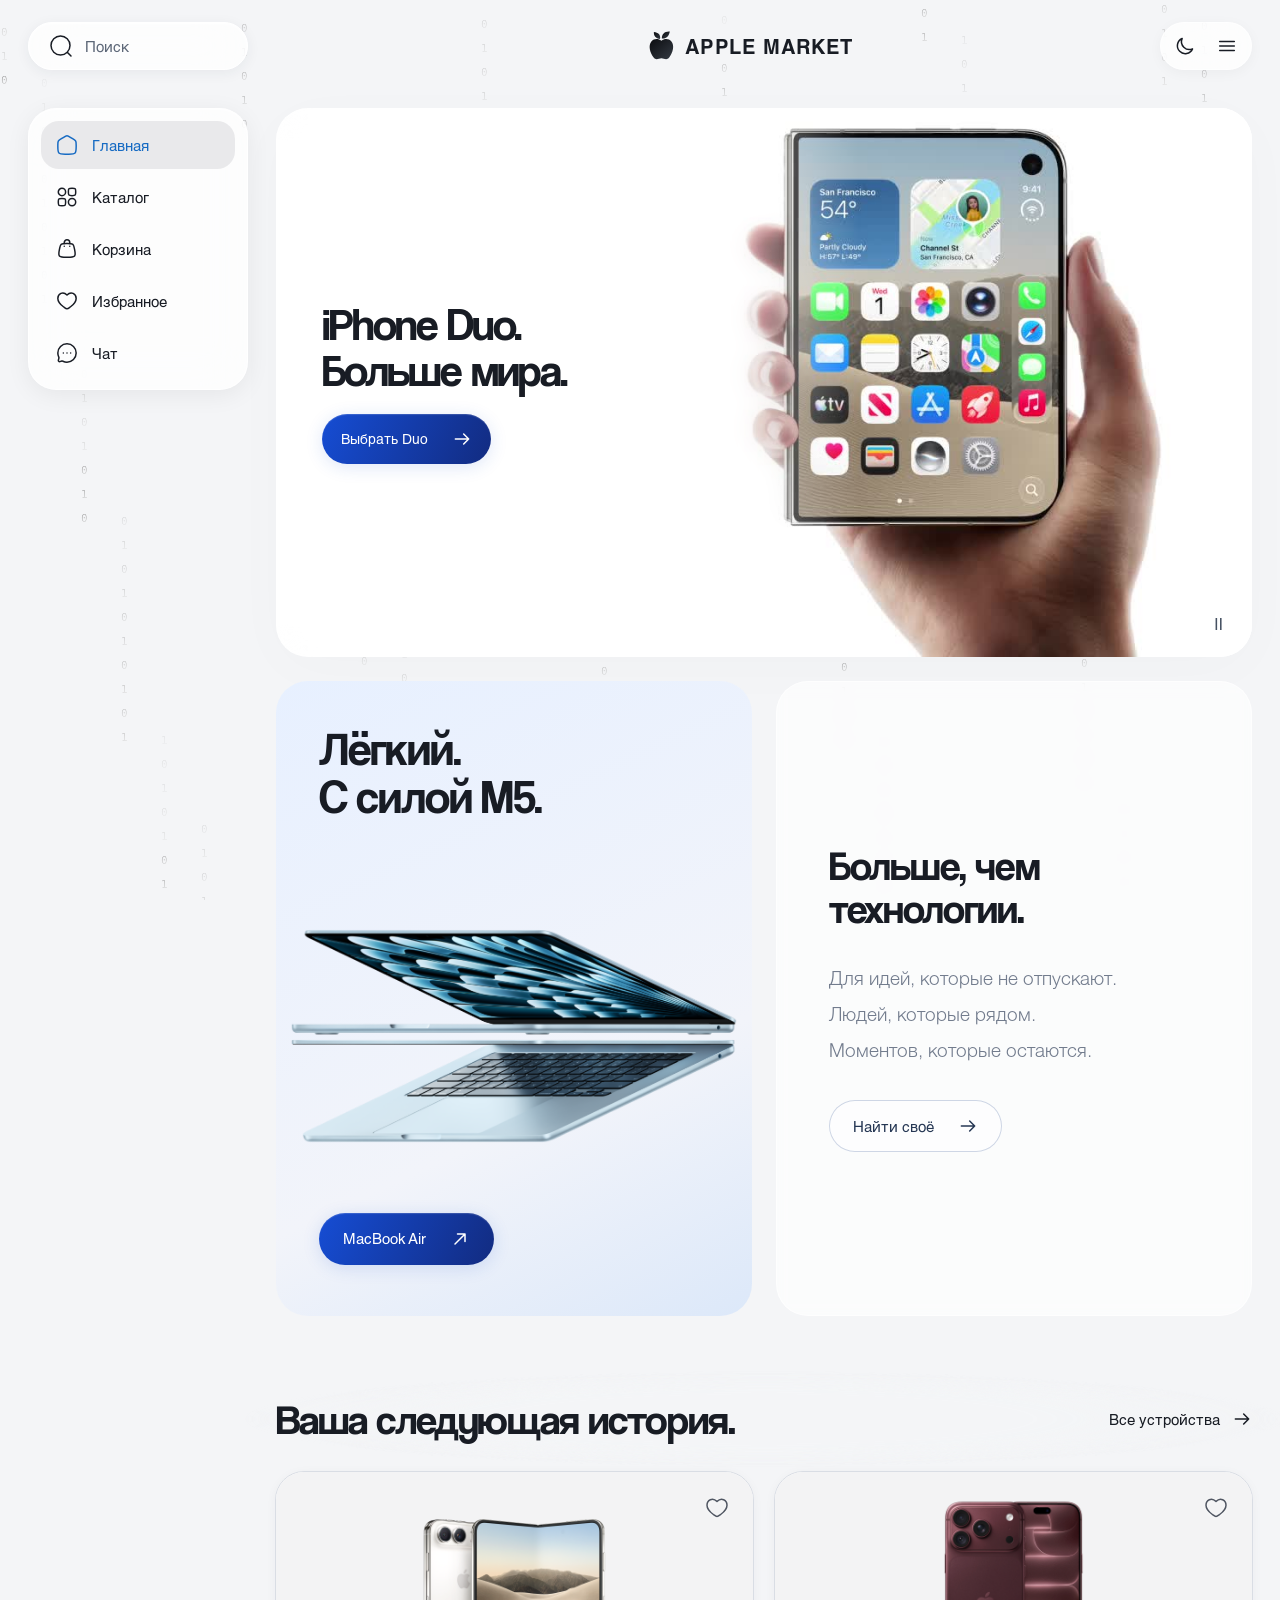
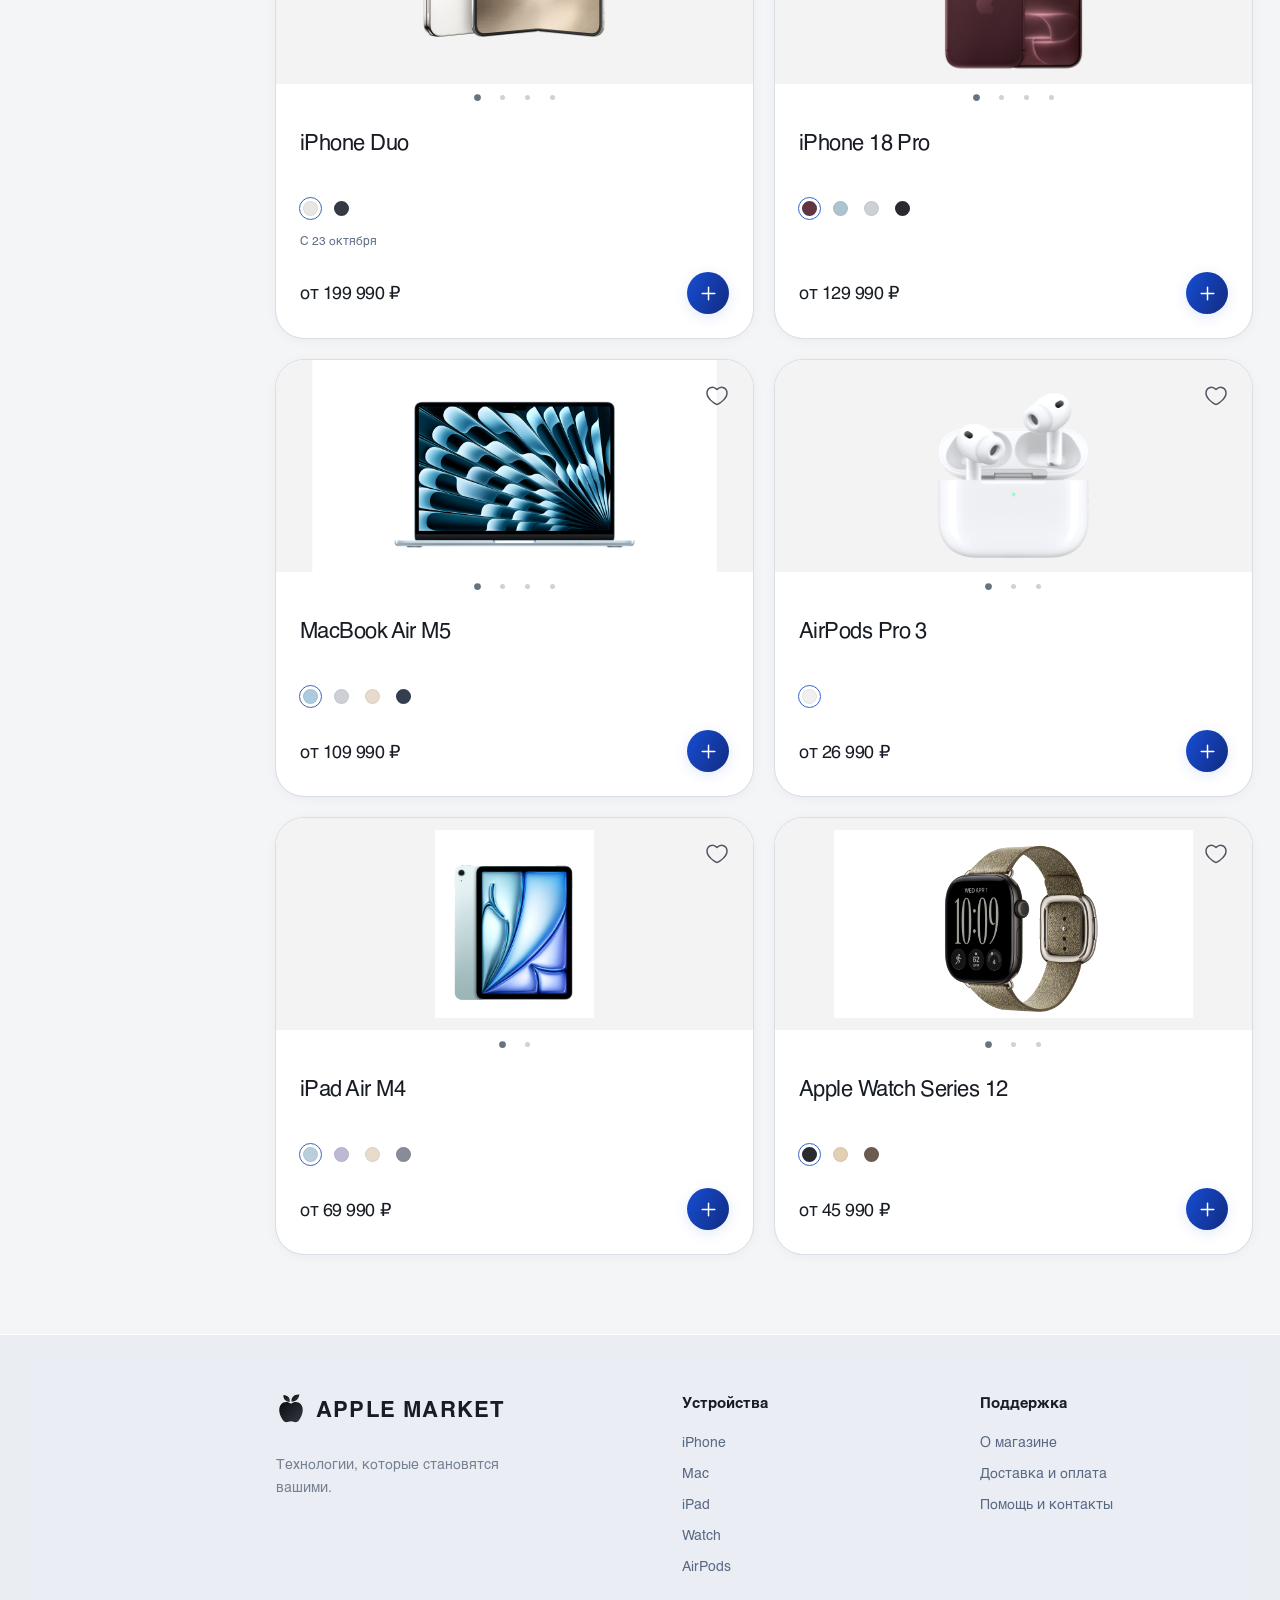
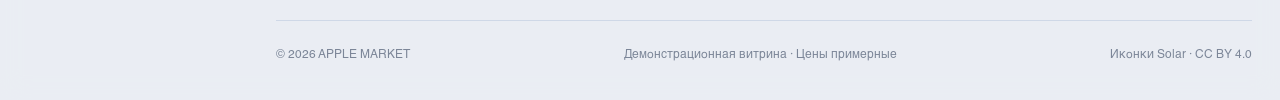
==== index.html @ 56eb34d1 "Add files via upload" ====
<!doctype html><html lang="ru"><head><meta charset="utf-8"><meta name="viewport" content="width=device-width,initial-scale=1"><meta name="description" content="APPLE MARKET — устройства Apple. Каталог iPhone, MacBook, iPad, AirPods и Apple Watch Series 12."><meta name="theme-color" content="#f7f8fc"><title>APPLE MARKET — техника Apple</title><link rel="icon" type="image/svg+xml" href="favicon.svg?v=apple-market-5"><script src="theme.js?v=apple-market-5"></script><link rel="stylesheet" href="style.css?v=apple-market-5"><script defer src="solar.js?v=apple-market-5"></script><script defer src="products.js?v=apple-market-5"></script><script defer src="app.js?v=apple-market-5"></script></head><body data-page="home"><noscript>Для просмотра интерактивного каталога включите JavaScript.</noscript></body></html>
---- style.css ----
@font-face{font-family:Coolvetica;src:url('assets/fonts/coolvetica.ttf') format('truetype');font-weight:400;font-style:normal;font-display:swap}
@font-face{font-family:Manzana Helvetica;src:url('assets/fonts/helvetica-regular.otf') format('opentype');font-weight:400;font-style:normal;font-display:swap}
@font-face{font-family:Manzana Helvetica;src:url('assets/fonts/helvetica-light.otf') format('opentype');font-weight:300;font-style:normal;font-display:swap}
@font-face{font-family:Manzana Helvetica;src:url('assets/fonts/helvetica-bold.otf') format('opentype');font-weight:700;font-style:normal;font-display:swap}
@font-face{font-family:Manzana Helvetica;src:url('assets/fonts/helvetica-oblique.otf') format('opentype');font-weight:400;font-style:italic;font-display:swap}
:root{--ink:#181c24;--muted:#69717e;--paper:#f4f5f7;--line:#e1e5ec;--radius:32px;--spring:cubic-bezier(.22,1.38,.38,1);--ease:cubic-bezier(.22,1,.36,1);--button-blue:linear-gradient(115deg,#164dd4 0%,#122b80 36%,#174bc9 63%,#09194b 100%);font-family:'Manzana Helvetica',Helvetica,Arial,sans-serif;color:var(--ink);background:var(--paper);font-synthesis:none}
*{box-sizing:border-box}html{scroll-behavior:smooth;scroll-padding-bottom:120px}body{margin:0;min-width:320px}button,input,select,textarea{font:inherit}button,input,select,a,summary{touch-action:manipulation}button,a{-webkit-tap-highlight-color:transparent}a{color:inherit;text-decoration:none}button{cursor:pointer;color:inherit;border:0;background:none}button:disabled{opacity:.5;cursor:not-allowed}[hidden]{display:none!important}button:focus-visible,a:focus-visible,input:focus-visible,select:focus-visible,summary:focus-visible{outline:3px solid #447dff;outline-offset:5px}img{display:block;max-width:100%;height:auto}svg{width:24px;height:24px;fill:none;flex-shrink:0}svg path{vector-effect:non-scaling-stroke}h1,h2,h3,.brand,.menu-wordmark{font-family:Coolvetica,'Manzana Helvetica',sans-serif;font-weight:400;letter-spacing:-.025em}p{line-height:1.6}#matrix{position:fixed;inset:0;width:100%;height:100%;pointer-events:none;z-index:-1}.container{width:min(100%,1424px);padding:0 48px;margin:auto}.header{height:92px;display:flex;justify-content:space-between;align-items:center;position:relative;z-index:6}.icon-btn{display:grid;place-items:center;width:44px;height:44px;border-radius:50%;transition:transform .55s var(--spring),background .25s}.icon-btn:hover{background:#e9edf4}.icon-btn:active,.pill:active,.chip:active,.option:active,.add-btn:active,.dock-item:active{transform:scale(.93)}.top-control{background:#ffffff9c;border:1px solid #fff;box-shadow:inset 0 1px 2px #fff,0 3px 14px #202a4010;backdrop-filter:blur(20px);-webkit-backdrop-filter:blur(20px)}.brand{display:inline-flex;align-items:center;gap:16px;font-size:30px;letter-spacing:.13em;line-height:1}.logo-symbol{position:relative;display:block;overflow:hidden;width:61px;height:32px;flex-shrink:0;mix-blend-mode:multiply}.logo-symbol img{position:absolute;width:190px;height:95px;max-width:none;left:-64px;top:-19px}.home-brand{text-align:center;padding:7px 0 35px}.home-brand .brand{font-size:34px;gap:19px}.hero{aspect-ratio:16/9;border-radius:var(--radius);position:relative;overflow:hidden;background:#fff;display:grid;grid-template-columns:43% 57%;isolation:isolate;width:100%;box-shadow:0 12px 60px #26304705}.hero-copy{z-index:2;display:flex;flex-direction:column;justify-content:center;align-items:flex-start;padding:10% 0 10% 13%;position:relative}.hero h1{font-size:clamp(36px,4.5vw,67px);line-height:1.02;letter-spacing:-.04em;margin:0 0 22px;white-space:nowrap}.hero p{font-weight:300;font-size:20px;color:#647084;margin:0 0 30px}.hero-visual{position:absolute;inset:0 0 0 35%;display:flex;align-items:center;justify-content:center;overflow:hidden}.hero-visual img{width:100%;height:100%;max-width:none;object-fit:cover;object-position:55% 50%}.hero-visual:after{content:'';position:absolute;inset:0;background:linear-gradient(90deg,#fff 0%,#ffffff00 27%);pointer-events:none}.pill{display:inline-flex;align-items:center;justify-content:center;gap:24px;padding:16px 24px;border-radius:50px;font-size:15px;line-height:1.3;color:#fff;background:var(--button-blue);background-size:280% 280%;animation:blue-sheen 9s ease-in-out infinite;box-shadow:0 3px 17px #2457d126,inset 0 1px 1px #ffffff2b;transition:transform .55s var(--spring),box-shadow .35s;min-height:50px}.pill:hover{transform:translateY(-2px);box-shadow:0 5px 24px #2457d13d,inset 0 1px 1px #ffffff40}.pill svg{width:20px;height:20px}.pill.outline{background:#ffffff75;color:#263754;box-shadow:inset 0 0 0 1px #ced6e5;animation:none}.second-row{display:grid;grid-template-columns:1fr 1fr;gap:24px;margin-top:24px}.portrait-banner{position:relative;aspect-ratio:3/4;border-radius:var(--radius);background:linear-gradient(155deg,#e7f0ff,#f2f4fa 65%,#dce8f9);overflow:hidden;padding:9%;display:flex;flex-direction:column;align-items:flex-start}.portrait-banner h2{font-size:clamp(38px,4.5vw,65px);line-height:1.02;margin:0;z-index:2}.portrait-banner img{position:absolute;left:3%;bottom:22%;width:94%;height:44%;object-fit:contain;transition:transform 1s var(--ease)}.portrait-banner:hover img{transform:translateY(-10px) rotate(-2deg)}.portrait-banner .pill{position:absolute;bottom:8%;left:9%;z-index:2}.editorial{display:flex;flex-direction:column;align-items:flex-start;justify-content:center;padding:11%;border-radius:var(--radius);background:#ffffffa8;backdrop-filter:blur(7px);-webkit-backdrop-filter:blur(7px);border:1px solid #fff9}.editorial h2{font-size:clamp(34px,4.3vw,62px);line-height:1.05;margin:0 0 30px}.editorial p{font-size:19px;font-weight:300;line-height:1.9;color:#727c8d;margin:0 0 32px}.text-link{display:inline-flex;align-items:center;gap:12px;font-size:15px;flex-shrink:0}.text-link svg{width:20px;height:20px}.section{padding-top:80px}.section-title{display:flex;align-items:center;justify-content:space-between;gap:25px;margin-bottom:30px}.section-title h2{font-size:42px;margin:0;line-height:1.1}.cards{display:grid;grid-template-columns:repeat(3,minmax(0,1fr));gap:20px}.card{position:relative;min-width:0;border-radius:28px;background:#fff;padding:25px;display:flex;flex-direction:column;box-shadow:0 8px 36px #18244004;transition:transform .65s var(--spring),box-shadow .4s}.card:hover{transform:translateY(-5px);box-shadow:0 14px 42px #1824400b}.card-link{display:block}.favorite{position:absolute;right:14px;top:14px;z-index:3;color:#667284}.favorite.selected{color:#1747c5;background:#edf2ff}.favorite.selected svg{fill:#dfe9ff}.card-image{height:255px;display:flex;align-items:center;justify-content:center;margin:4px 0 20px}.card-image img{width:100%;height:100%;object-fit:contain;transition:transform .6s var(--ease);mix-blend-mode:multiply}.card:hover .card-image img{transform:scale(1.035)}.card h3{font-size:27px;line-height:1.1;margin:0 0 10px}.card .desc{font-size:14px;color:var(--muted);margin:0;min-height:43px}.card-bottom{display:flex;justify-content:space-between;align-items:center;gap:8px;padding-top:20px;margin-top:auto}.price{font-size:21px;letter-spacing:-.03em}.add-btn{width:42px;height:42px;display:grid;place-items:center;flex-shrink:0;border-radius:50%;color:#fff;background:var(--button-blue);background-size:280% 280%;animation:blue-sheen 9s ease-in-out infinite;box-shadow:0 3px 13px #2457d123;transition:transform .5s var(--spring)}.add-btn svg{width:23px;height:23px}.availability{font-size:13px;color:#5e6d89;line-height:1.5;margin:14px 0 0}.footer{padding:58px 0 130px;margin-top:80px;background:#e7ebf2b8;border-top:1px solid #fff;backdrop-filter:blur(14px);-webkit-backdrop-filter:blur(14px)}.footer-inner{display:grid;grid-template-columns:2fr 1fr 1fr;gap:40px}.footer p{font-size:14px;color:#758093;max-width:270px;margin-top:25px}.footer h4{font-size:15px;font-weight:700;margin:0 0 22px}.footer a:not(.brand){display:block;font-size:14px;margin:14px 0;color:#596984}.footer .brand{font-size:25px;gap:10px}.footer .logo-symbol{transform:scale(.75);margin-left:-8px;margin-right:-6px}.footer-bottom{display:flex;justify-content:space-between;gap:20px;align-items:center;font-size:12px;color:#7c8698;margin-top:32px;padding-top:25px;border-top:1px solid #cfd8e7}.footer-bottom a{font-size:12px!important;margin:0!important}
/* Floating glass navigation, using native blur and layered optical highlights. */
.dock{position:fixed;bottom:max(18px,env(safe-area-inset-bottom));left:50%;transform:translateX(-50%);display:grid;grid-template-columns:repeat(5,minmax(0,1fr));align-items:center;width:min(560px,calc(100% - 28px));padding:7px;gap:3px;border-radius:46px;z-index:15;background:linear-gradient(140deg,#ffffffbc,#ffffff68 45%,#d5dfef82);border:1px solid #fffffff5;box-shadow:inset 0 1px 1px #fff, inset 0 -1px 2px #97a5bf70,0 8px 32px #20345724,0 1px 5px #27344b14;backdrop-filter:blur(28px) saturate(1.65);-webkit-backdrop-filter:blur(28px) saturate(1.65)}.dock-item{position:relative;display:flex;flex-direction:column;align-items:center;justify-content:center;gap:6px;height:62px;border-radius:34px;color:#52627c;font-size:12px;line-height:1.1;transition:transform .5s var(--spring),background .4s,color .4s;isolation:isolate}.dock-item svg{width:24px;height:24px}.dock-item.active,.dock-item[aria-expanded=true]{background:linear-gradient(145deg,#fcfdffef,#d9e5ff9e);box-shadow:inset 0 1px 2px #fff,0 2px 8px #24457115;color:#174dc7}.dock-item:hover{background:#ffffff6e}.count{position:absolute;top:5px;right:calc(50% - 23px);font-size:10px;line-height:1;background:#174aca;color:#fff;border:2px solid #f8faff;min-width:18px;height:18px;padding:1px 3px;display:grid;place-items:center;border-radius:20px}
/* Search, menu and feedback are separate accessible modal surfaces. */
dialog{color:var(--ink);background:#f9fafded;border:1px solid #fff;border-radius:32px;padding:28px;box-shadow:inset 0 1px 2px #fff,0 25px 100px #17274330;max-width:calc(100% - 32px);backdrop-filter:blur(30px);-webkit-backdrop-filter:blur(30px);overflow:auto}dialog::backdrop{background:#1e2b421c;backdrop-filter:blur(5px);-webkit-backdrop-filter:blur(5px)}.dialog-top{display:flex;align-items:center;justify-content:space-between;gap:20px;margin-bottom:22px}.dialog-top h2{font-size:32px;margin:0}.dialog-top .icon-btn{background:#e5eaf280}.menu-dialog{position:fixed;inset:18px max(24px,calc((100vw - 1328px)/2)) auto auto;margin:0;width:390px;transform-origin:calc(100% - 44px) 28px;border-radius:34px;padding:20px 22px 26px}.menu-wordmark{font-size:23px;letter-spacing:.13em;padding-left:7px}.menu-dialog nav{display:flex;flex-direction:column;gap:7px}.menu-dialog nav a{display:flex;justify-content:space-between;align-items:center;font-size:18px;line-height:1.3;padding:16px;border-radius:19px;transition:background .25s,transform .45s var(--spring)}.menu-dialog nav a:hover{background:#e8edf6}.menu-dialog nav a:active{transform:scale(.96)}.menu-dialog nav svg{width:18px;height:18px;color:#7f8da3}.search-dialog{width:660px}.search-input,input[type=search],input[type=number],select{width:100%;border:1px solid var(--line);border-radius:15px;background:#fff;padding:15px;font-size:16px;color:var(--ink)}.search-results{display:flex;flex-direction:column;margin-top:18px;max-height:55vh;overflow:auto}.search-result{display:flex;align-items:center;gap:20px;padding:12px;border-bottom:1px solid var(--line);font-size:16px;border-radius:13px}.search-result:hover{background:#edf2fc}.search-result img{width:62px;height:66px;object-fit:contain;mix-blend-mode:multiply}.search-result div{flex:1}.search-result small{display:block;font-size:13px;color:var(--muted);margin-top:7px}.chat{position:fixed;inset:auto 24px 110px auto;margin:0;padding:0;width:400px;max-height:calc(100dvh - 145px);overflow:hidden;transform-origin:bottom right}.chat-head{display:flex;justify-content:space-between;gap:15px;align-items:center;padding:20px 22px;border-bottom:1px solid var(--line)}.chat-head strong{font-family:Coolvetica,sans-serif;font-size:22px;letter-spacing:.1em;font-weight:400}.chat-head small{display:block;font-size:12px;color:var(--muted);margin-top:6px}.messages{display:flex;flex-direction:column;gap:12px;min-height:140px;max-height:min(330px,42dvh);padding:20px;overflow:auto;overscroll-behavior:contain}.message{font-size:15px;line-height:1.6;background:#e9edf4;padding:13px 16px;border-radius:21px;max-width:94%;white-space:pre-wrap}.message.user{background:#dde8ff;align-self:flex-end}.chat-quick{display:flex;gap:7px;padding:0 18px 15px;flex-wrap:wrap}.chat-quick button{font-size:13px;padding:9px 13px;border:1px solid #d9e1f0;border-radius:30px;background:#fff8}.chat-form{display:flex;gap:8px;padding:13px;border-top:1px solid var(--line)}.chat-form input{min-width:0;flex:1;border:0;background:transparent;padding:12px;font-size:16px}.chat-form button{display:grid;place-items:center;width:45px;height:45px;border-radius:50%;color:#fff;background:var(--button-blue);background-size:280% 280%;animation:blue-sheen 9s ease-in-out infinite;box-shadow:0 3px 14px #164dcc28}
/* Catalog and detail pages. */
.breadcrumbs{display:flex;gap:12px;font-size:13px;color:var(--muted);flex-wrap:wrap;margin:12px 0 35px}.page-heading{font-size:clamp(42px,5vw,70px);line-height:1.05;margin:0 0 22px}.lead{font-size:18px;font-weight:300;color:var(--muted);max-width:720px;margin:0 0 32px}.catalog-tabs{display:flex;flex-wrap:wrap;gap:8px;margin:34px 0}.chip{font-size:15px;padding:12px 22px;border:1px solid #d8e0ec;background:#fff8;border-radius:30px;transition:transform .5s var(--spring),background .3s}.chip.active{background:var(--button-blue);background-size:280% 280%;animation:blue-sheen 9s ease-in-out infinite;color:#fff;box-shadow:0 2px 14px #1f51c31c;border-color:transparent}.catalog-layout{display:grid;grid-template-columns:210px minmax(0,1fr);gap:26px}.catalog-layout .cards{grid-template-columns:repeat(3,minmax(0,1fr))}.catalog-layout .card{padding:20px}.catalog-layout .card-image{height:205px}.catalog-layout .card h3{font-size:25px}.filters{align-self:start;padding:24px;background:#ffffffb8;border:1px solid #fff;border-radius:26px;backdrop-filter:blur(8px)}.filters h3{font-size:22px;margin:0 0 22px}.filters label{display:block;font-size:14px;margin:20px 0 9px}.filters input{padding:12px;font-size:15px}.filters .reset{font-size:13px;padding:0 0 3px;border-bottom:1px solid #869bc0;color:#56729f;margin-top:24px}.results-top{display:flex;align-items:center;justify-content:space-between;gap:14px;margin-bottom:20px;font-size:14px;color:var(--muted)}.results-top select{width:auto;background:#ffffff8c;border:0;padding:10px 13px;font-size:14px}.demo-note{font-size:12px!important;color:#7b8392!important;line-height:1.7!important;margin:22px 0 0!important}.empty{grid-column:1/-1;padding:65px 25px;background:#ffffffbd;border:1px solid #fff;border-radius:28px;text-align:center}.empty h2{font-size:32px;margin:0 0 17px}.empty p{font-size:16px;color:var(--muted);margin:0 auto 25px;max-width:450px}.product-layout{display:grid;grid-template-columns:1.12fr 1fr;gap:64px;align-items:start}.product-photo{display:flex;align-items:center;justify-content:center;aspect-ratio:1;border-radius:32px;background:#fff;position:sticky;top:24px;overflow:hidden}.product-photo img{width:88%;height:88%;object-fit:contain;mix-blend-mode:multiply}.product-copy{padding:20px 0 0}.product-copy h1{font-size:48px;margin:0 0 20px;line-height:1.05}.product-copy p{font-size:17px;line-height:1.7;color:var(--muted);font-weight:300;margin:0 0 20px}.product-copy .availability{color:#315ca9;font-size:14px}.option-label{display:block;font-size:14px;margin:24px 0 12px}.options{display:flex;flex-wrap:wrap;gap:9px}.option{font-size:14px;border:1px solid #d8e0ed;border-radius:16px;padding:13px 18px;background:#ffffffb8;transition:transform .5s var(--spring),background .3s}.option.active{border-color:#285bc5;box-shadow:inset 0 0 0 1px #285bc5;background:linear-gradient(120deg,#f2f6ff,#e7eeff);color:#1746ae}.product-copy .price{display:block;font-size:36px;margin:30px 0 23px}.product-copy .pill{width:100%;justify-content:space-between}.specs{max-width:900px;margin:65px auto 0;padding:35px;border-radius:28px;background:#ffffffbc;backdrop-filter:blur(10px)}.specs h2{font-size:36px;margin:0 0 17px}.source-link{display:inline-flex;gap:8px;align-items:center;font-size:13px;color:#536f9f;margin-bottom:15px}.source-link svg{height:15px;width:15px}.spec-row{display:flex;justify-content:space-between;gap:20px;border-bottom:1px solid var(--line);font-size:15px;padding:18px 0;line-height:1.5}.spec-row span{color:var(--muted)}.spec-row strong{font-weight:400;text-align:right}.specs details{padding:20px 0}.specs details p{font-size:15px}.cart-layout{display:grid;grid-template-columns:1fr 360px;gap:40px}.cart-row{display:grid;grid-template-columns:100px 1fr auto;gap:24px;align-items:center;padding:25px 0;border-bottom:1px solid var(--line)}.cart-row img{width:100px;height:110px;object-fit:contain;background:#fff;border-radius:18px}.cart-row h3{font-size:25px;line-height:1.1;margin:0 0 9px}.cart-row p{font-size:13px;color:var(--muted)}.cart-row .price{font-size:20px}.quantity{display:inline-flex;align-items:center;border:1px solid var(--line);border-radius:30px;background:#ffffff9c}.quantity button{font-size:17px;padding:9px 14px}.quantity span{font-size:14px;min-width:23px;text-align:center}.summary{align-self:start;padding:28px;border-radius:28px;background:#ffffffd9;border:1px solid #fff;backdrop-filter:blur(12px)}.summary h2{font-size:29px;margin:0 0 24px}.summary .pill{width:100%;margin-top:25px;gap:10px}.summary p{font-size:13px;line-height:1.7;color:var(--muted)}.info-page{max-width:920px;margin:0 auto}.info-card{padding:35px;border-radius:28px;background:#ffffffd9;margin:20px 0}.info-card h2{font-size:33px;margin:0 0 20px}.info-card p{font-size:17px;font-weight:300;line-height:1.9;color:var(--muted);margin:0 0 25px}details{border-bottom:1px solid var(--line);padding:25px 0}summary{cursor:pointer;font-size:17px;line-height:1.5}details p{font-size:16px;line-height:1.8;color:var(--muted)}.toast{position:fixed;bottom:115px;left:50%;transform:translate(-50%,15px);background:#1d2944ed;color:#fff;padding:15px 24px;border-radius:30px;z-index:25;opacity:0;pointer-events:none;max-width:calc(100% - 35px);font-size:14px;line-height:1.5;text-align:center;backdrop-filter:blur(15px);transition:transform .5s var(--spring),opacity .25s}.toast.show{opacity:1;transform:translate(-50%,0)}.muted{color:var(--muted)}.visually-hidden{position:absolute;width:1px;height:1px;overflow:hidden;clip:rect(0,0,0,0)}.eyebrow,.tag,.notice{display:none}
@keyframes blue-sheen{0%,100%{background-position:0% 50%}50%{background-position:100% 50%}}
@media(min-width:1500px){.hero h1{font-size:67px}}
@media(max-width:1100px){.container{padding:0 28px}.hero h1{font-size:clamp(32px,4.9vw,55px)}.hero p{font-size:17px}.hero .pill{font-size:14px;gap:14px;padding:15px 21px}.cards{grid-template-columns:repeat(2,minmax(0,1fr))}.catalog-layout .cards{grid-template-columns:repeat(2,minmax(0,1fr))}.product-layout{gap:35px}.product-copy h1{font-size:40px}.cart-layout{grid-template-columns:1fr 300px}.portrait-banner h2{font-size:50px}.editorial h2{font-size:45px}.editorial p{font-size:17px}.section-title h2{font-size:36px}}
@media(max-width:760px){.container{padding:0 16px}.header{height:77px}.top-control{width:42px;height:42px}.home-brand{padding:6px 0 27px}.home-brand .brand{font-size:28px;gap:8px}.home-brand .logo-symbol{transform:scale(.8);margin-right:-4px}.hero{border-radius:25px;grid-template-columns:47% 53%}.hero-copy{padding:8% 0 8% 11%;justify-content:center}.hero h1{font-size:clamp(24px,5.2vw,38px);letter-spacing:-.035em;line-height:1.05;margin:0 0 13px}.hero p{display:none}.hero-visual{left:35%}.hero-visual img{object-position:55% 50%}.hero-visual:after{background:linear-gradient(90deg,#fff,#ffffff00 36%)}.hero .pill{font-size:12px;padding:10px 14px;min-height:39px;gap:8px}.hero .pill svg{width:15px;height:15px}.second-row{grid-template-columns:1fr;gap:17px;margin-top:17px}.portrait-banner{border-radius:25px;padding:9%}.portrait-banner h2{font-size:clamp(44px,12vw,70px)}.portrait-banner img{bottom:22%;height:45%}.portrait-banner .pill{font-size:14px}.editorial{padding:36px 30px;border-radius:25px}.editorial h2{font-size:43px;margin-bottom:24px}.editorial p{font-size:17px;line-height:1.8;margin-bottom:24px}.section{padding-top:48px}.section-title{align-items:flex-start;gap:15px;margin-bottom:23px}.section-title h2{font-size:32px;max-width:230px}.section-title .text-link{font-size:12px;gap:6px;max-width:90px;flex-shrink:1;line-height:1.5;margin-top:4px}.section-title .text-link svg{width:16px;height:16px}.cards{gap:12px}.card{padding:15px;border-radius:23px}.card .favorite{top:8px;right:6px;width:34px;height:34px}.card .favorite svg{width:21px;height:21px}.card-image{height:165px;margin:12px 0 15px}.card h3{font-size:23px;line-height:1.08;margin-bottom:9px}.card .desc{font-size:13px;line-height:1.5;min-height:40px}.card .availability{font-size:11px}.card-bottom{padding-top:17px;gap:4px}.price{font-size:16px}.add-btn{width:33px;height:33px}.add-btn svg{width:20px;height:20px}.footer{margin-top:48px;padding:36px 0 120px}.footer-inner{grid-template-columns:1fr 1fr;gap:30px}.footer-inner>div:first-child{grid-column:1/-1}.footer-bottom{flex-wrap:wrap;font-size:11px;line-height:1.6;gap:13px;margin-top:28px}.footer-bottom a{font-size:11px!important}.footer .brand{font-size:27px}.dock{bottom:max(12px,env(safe-area-inset-bottom));width:calc(100% - 22px);padding:6px;gap:1px;border-radius:42px}.dock-item{height:58px;gap:5px;font-size:11px;letter-spacing:-.01em}.dock-item svg{width:23px;height:23px}.count{top:3px;right:calc(50% - 23px)}.menu-dialog{inset:15px 15px auto auto;width:calc(100% - 30px);max-width:400px;border-radius:31px;padding:18px 20px 23px}.menu-dialog nav a{font-size:17px;padding:15px}.menu-wordmark{font-size:21px}.dialog-top h2{font-size:29px}.search-dialog{padding:24px}.chat{inset:auto 12px 98px 12px;width:auto;max-width:none;max-height:calc(100dvh - 130px);border-radius:29px}.messages{max-height:40dvh;padding:17px}.chat-head{padding:18px}.message{font-size:14px}.chat-quick button{font-size:12px}.breadcrumbs{font-size:12px;margin:9px 0 27px}.page-heading{font-size:44px;margin-bottom:17px}.lead{font-size:16px;margin-bottom:25px}.catalog-tabs{gap:6px;margin:23px 0}.chip{padding:11px 17px;font-size:14px}.catalog-layout{grid-template-columns:1fr;gap:20px}.filters{padding:20px;display:grid;grid-template-columns:1fr 1fr;gap:8px 14px}.filters h3{grid-column:1/-1;margin:0 0 2px;font-size:23px}.filters label{font-size:13px;margin:6px 0 8px}.filters input{padding:12px;min-width:0;width:100%;font-size:16px}.filters>div{min-width:0}.filters .reset{margin:8px 0 0;justify-self:start;grid-column:1/-1}.results-top{font-size:13px;gap:10px}.results-top select{font-size:13px;max-width:180px}.catalog-layout .card{padding:15px}.catalog-layout .card-image{height:165px}.catalog-layout .card h3{font-size:23px}.product-layout{grid-template-columns:1fr;gap:27px}.product-photo{position:static;aspect-ratio:1.08;border-radius:27px}.product-copy{padding:0 5px}.product-copy h1{font-size:43px}.product-copy p{font-size:16px;line-height:1.7}.product-copy .price{font-size:32px}.product-copy .pill{min-height:54px;font-size:16px}.option{font-size:14px;padding:13px 16px}.specs{padding:25px;margin-top:40px;border-radius:26px}.specs h2{font-size:32px}.spec-row{font-size:14px;padding:16px 0;gap:18px}.spec-row strong{max-width:57%;overflow-wrap:anywhere}.cart-layout{grid-template-columns:1fr;gap:30px}.cart-row{grid-template-columns:65px 1fr auto;gap:13px;padding:22px 0}.cart-row img{width:65px;height:85px}.cart-row h3{font-size:22px}.cart-row p{font-size:12px}.cart-row .price{font-size:16px}.quantity button{padding:8px 11px}.quantity span{font-size:13px;min-width:16px}.summary{padding:25px}.info-card{padding:27px}.info-card h2{font-size:29px}.info-card p{font-size:16px}.toast{bottom:100px;width:max-content}.demo-note{font-size:12px!important}}
@media(max-width:360px){.hero h1{font-size:22px}.hero .pill{font-size:11px;gap:4px;padding:10px}.card{padding:12px}.card-image{height:145px}.card h3{font-size:21px}.price{font-size:14px}.dock-item{font-size:10px}.product-copy h1{font-size:37px}}
@media(prefers-reduced-motion:reduce){html{scroll-behavior:auto}*,*:before,*:after{animation:none!important;transition:none!important}#matrix{opacity:.35}}

.header>.brand{position:absolute;left:50%;transform:translateX(-50%);font-size:23px;gap:2px;letter-spacing:.11em}.header>.brand .logo-symbol{transform:scale(.58);margin-left:-13px;margin-right:-9px}.header{margin-bottom:8px}@media(max-width:760px){.header>.brand{font-size:20px;gap:0;letter-spacing:.09em}.header>.brand .logo-symbol{transform:scale(.48);margin-left:-16px;margin-right:-13px}}
.dock{background:linear-gradient(140deg,#ffffffeb,#f5f8ffdb 48%,#e4ecfadf);color:#344b70}.dock-item{color:#425776}.dock-item.active,.dock-item[aria-expanded=true]{color:#1547bd}.dock-item svg{filter:drop-shadow(0 1px 1px #ffffff80)}
.footer-label{display:block;font-size:14px;margin:14px 0;color:#596984;cursor:default}.product-copy{background:#ffffff8c;border-radius:30px;padding:28px;backdrop-filter:blur(14px);-webkit-backdrop-filter:blur(14px)}.info-page{padding:25px;border-radius:32px;background:#ffffff72;backdrop-filter:blur(12px);-webkit-backdrop-filter:blur(12px)}.section-title,.breadcrumbs,.page-heading,.lead{backdrop-filter:blur(9px);-webkit-backdrop-filter:blur(9px);border-radius:15px}.page-heading,.lead{width:fit-content;max-width:100%}.hero-copy{backdrop-filter:blur(7px);-webkit-backdrop-filter:blur(7px);background:linear-gradient(90deg,#ffffff95,#ffffff00);border-radius:24px;mask-image:linear-gradient(90deg,#000 88%,transparent);padding-right:14px}.hero-copy>*{position:relative}.hero-visual:after{background:linear-gradient(90deg,#fff,#ffffff00 38%)}@media(max-width:760px){.product-copy{padding:24px 20px}.info-page{padding:20px}.info-page .page-heading{font-size:39px}.hero-copy{mask-image:none;backdrop-filter:blur(3px);-webkit-backdrop-filter:blur(3px)}}
.product-gallery{position:sticky;top:24px;min-width:0}.product-gallery .product-photo{position:relative;top:auto;aspect-ratio:1;touch-action:pan-y;user-select:none;outline-offset:4px}.gallery-main{width:88%!important;height:83%!important;object-fit:contain;mix-blend-mode:multiply;filter:brightness(1.035)}.gallery-arrow{position:absolute;top:50%;transform:translateY(-50%);width:40px;height:40px;border-radius:50%;display:grid;place-items:center;background:#ffffffe6;border:1px solid #e8edf5;box-shadow:0 3px 12px #15274412;backdrop-filter:blur(12px);transition:scale .4s var(--spring)}.gallery-arrow:active{scale:.9}.gallery-arrow.previous{left:14px}.gallery-arrow.previous svg{transform:rotate(180deg)}.gallery-arrow.next{right:14px}.gallery-arrow svg{width:20px;height:20px}.gallery-counter{position:absolute;bottom:17px;left:50%;transform:translateX(-50%);border-radius:20px;padding:7px 12px;background:#f3f6faee;color:#5a6f90;font-size:12px;backdrop-filter:blur(10px)}.gallery-thumbs{display:flex;gap:10px;overflow-x:auto;margin-top:14px;padding:3px;scrollbar-width:thin}.gallery-thumb{flex:0 0 83px;height:78px;border:1px solid #e3e8f1;border-radius:18px;padding:8px;background:#fff;transition:transform .4s var(--spring),border-color .3s}.gallery-thumb img{width:100%;height:100%;object-fit:contain;mix-blend-mode:multiply}.gallery-thumb.active{border-color:#2255d0;box-shadow:0 0 0 1px #2255d0}.gallery-thumb:active{transform:scale(.92)}.card-image{position:relative;height:275px;padding:0 0 34px;margin-bottom:17px;overflow:hidden}.card-image>a{width:100%;height:100%;display:flex;align-items:center;justify-content:center}.card-image img{width:94%;height:94%;object-fit:contain;filter:brightness(1.035);mix-blend-mode:multiply}.card:hover .card-image img{transform:none}.card-gallery-controls{display:flex;align-items:center;gap:12px;position:absolute;bottom:0;left:50%;transform:translateX(-50%);white-space:nowrap;color:#75849a;font-size:11px}.card-gallery-controls button{width:29px;height:29px;border-radius:50%;background:#f1f4f9;display:grid;place-items:center}.card-gallery-controls button:active{transform:scale(.9)}.card-gallery-controls button:first-child svg{transform:rotate(180deg)}.card-gallery-controls svg{width:16px;height:16px}.card-colors{display:flex;gap:9px;margin-top:18px;flex-wrap:wrap}.color-dot{width:21px;height:21px;border-radius:50%;background:var(--swatch);box-shadow:inset 0 0 0 1px #0000000f;border:3px solid #fff;outline:1px solid transparent;transition:transform .4s var(--spring)}.color-dot.active{outline-color:#3564c9}.color-dot:active{transform:scale(.86)}.catalog-layout .card-image{height:240px}@media(max-width:760px){.product-gallery{position:static}.product-gallery .product-photo{aspect-ratio:1.04}.gallery-main{width:87%!important;height:81%!important}.gallery-arrow{width:34px;height:34px}.gallery-arrow.previous{left:10px}.gallery-arrow.next{right:10px}.gallery-thumb{flex-basis:72px;height:67px;border-radius:16px}.card-image,.catalog-layout .card-image{height:195px;padding-bottom:28px;margin-bottom:14px}.card-image img{width:100%;height:96%}.card-gallery-controls{gap:6px;font-size:10px}.card-gallery-controls button{width:27px;height:27px}.card-colors{gap:8px;margin-top:14px}.color-dot{width:20px;height:20px}}@media(max-width:360px){.card-image,.catalog-layout .card-image{height:170px}}
/* Feathered reading zones: blur and backing fade together, never the text. */
.product-copy,.info-page,.section-title,.breadcrumbs,.page-heading,.lead,.hero-copy{position:relative;isolation:isolate;backdrop-filter:none!important;-webkit-backdrop-filter:none!important;mask-image:none!important;background:transparent}
.product-copy::before,.info-page::before,.section-title::before,.breadcrumbs::before,.page-heading::before,.lead::before,.hero-copy::before{content:'';position:absolute;inset:-34px -38px;z-index:-1;pointer-events:none;border-radius:inherit;background:#ffffffa3;backdrop-filter:blur(17px);-webkit-backdrop-filter:blur(17px);mask-image:radial-gradient(ellipse farthest-side at center,#000 48%,#000e 61%,#0009 74%,#0003 88%,transparent 100%);-webkit-mask-image:radial-gradient(ellipse farthest-side at center,#000 48%,#000e 61%,#0009 74%,#0003 88%,transparent 100%)}
.page-heading::before,.lead::before,.breadcrumbs::before,.section-title::before{inset:-25px -35px;background:#f4f5f79c;backdrop-filter:blur(13px);-webkit-backdrop-filter:blur(13px)}
.hero-copy::before{inset:-12% -35% -12% -15%;background:#ffffffda;backdrop-filter:blur(12px);-webkit-backdrop-filter:blur(12px);mask-image:radial-gradient(ellipse farthest-side at 35% 50%,#000 20%,#000e 43%,#0008 66%,#0002 87%,transparent 100%);-webkit-mask-image:radial-gradient(ellipse farthest-side at 35% 50%,#000 20%,#000e 43%,#0008 66%,#0002 87%,transparent 100%)}
@media(max-width:760px){.product-copy::before,.info-page::before{inset:-25px -16px}.hero-copy::before{inset:-15% -35% -15% -20%}.page-heading::before,.lead::before,.breadcrumbs::before,.section-title::before{inset:-20px -15px}}
/* Apple product photography on a seamless white stage. */
.card-image img,.gallery-main,.gallery-thumb img{filter:brightness(1.045);mix-blend-mode:multiply}
.card-image img[src*='-full.']{scale:1.38}
.gallery-main[src*='-full.']{scale:1.14}
.card-image img[src*='airpods-front']{scale:1.08}
.card-image>a{overflow:hidden;border-radius:12px}
.card-gallery-controls{z-index:2}
body{overflow-x:clip}
/* Consistent controls, restrained typography and responsive catalog. */
:root{--control-radius:24px;--panel-radius:28px}
.search-label{display:none}
input:focus,input:focus-visible,textarea:focus,textarea:focus-visible{outline:none!important;box-shadow:none!important;border-color:#aab2bf}
button:focus-visible,a:focus-visible,summary:focus-visible,.card-viewport:focus-visible{outline:2px solid #8a929e;outline-offset:4px}
.card,.filters,.sort-menu,.menu-dialog,.info-card,.specs,.summary{border-radius:var(--panel-radius)}
.card{padding:24px;gap:0}.card:hover{transform:translateY(-3px)}
.card h3,.catalog-layout .card h3{font-family:'Manzana Helvetica',Helvetica,sans-serif;font-weight:400;font-size:22px;line-height:1.3;letter-spacing:-.025em;margin:0;min-height:2.6em}
.card .desc{display:none}.card-colors{margin:13px 0 0;gap:10px}.card .availability{font-size:12px;margin:12px 0 0;line-height:1.5}.card-bottom{padding-top:23px;gap:12px}.card .price{font-size:18px;line-height:1.4;letter-spacing:-.025em}
.favorite.selected{color:#1747c5;background:transparent}.favorite.selected svg{fill:currentColor}.favorite{transition:transform .45s var(--spring),color .3s}.favorite:active{transform:scale(1.18)}
.card-image,.catalog-layout .card-image{height:282px;display:block;padding:0;margin:2px 0 22px;overflow:visible}
.card-viewport{height:calc(100% - 28px);width:100%;overflow:hidden;touch-action:pan-y;cursor:grab;user-select:none;border-radius:16px}
.card-viewport.dragging{cursor:grabbing}.card-track{display:flex;width:100%;height:100%;transition:transform .6s cubic-bezier(.22,1.08,.3,1);will-change:transform}
.card-slide{flex:0 0 100%;min-width:0;height:100%;display:flex;align-items:center;justify-content:center;overflow:hidden;padding:12px}
.card-slide img{width:100%;height:100%;object-fit:contain;pointer-events:none;transition:none!important}.card:hover .card-slide img{transform:none}.photo-dots{display:flex;justify-content:center;align-items:center;height:28px;gap:0}.photo-dot{width:25px;height:28px;padding:0;display:grid;place-items:center}.photo-dot span{width:5px;height:5px;border-radius:50%;background:#cdd1d8;transition:background .3s,transform .5s var(--spring)}.photo-dot.active span{background:#687382;transform:scale(1.35)}.photo-dot:active span{transform:scale(1.7)}
.add-btn svg{width:19px;height:19px}.dialog-top .icon-btn{background:transparent}.dialog-top .icon-btn:hover{background:#e5eaf280}
.catalog-layout{display:block}.catalog-content{min-width:0}.catalog-search{display:flex;align-items:center;gap:12px;width:100%;height:56px;padding:0 19px;border-radius:var(--control-radius);background:#ffffffd9;border:1px solid #ffffff;box-shadow:0 3px 20px #202a4006;backdrop-filter:blur(18px)}.catalog-search svg{width:21px;height:21px;color:#7a8391}.catalog-search input{height:100%;min-width:0;border:0;background:transparent;padding:0;font-size:16px;border-radius:0}.catalog-search:focus-within{border-color:#aab2bf}.catalog-tabs{margin:20px 0 24px;gap:8px}.chip{padding:12px 20px;border-radius:var(--control-radius)}
.results-top{min-height:48px;margin-bottom:20px;gap:12px}.sort-wrap{position:relative;z-index:7}.sort-trigger{display:flex;align-items:center;justify-content:space-between;gap:16px;min-height:46px;padding:12px 17px;background:#ffffffd6;border:1px solid #fff;border-radius:var(--control-radius);color:#434e60;font-size:14px;transition:transform .5s var(--spring),background .3s}.sort-trigger:active{transform:scale(.95)}.sort-trigger svg{width:17px;height:17px;transform:rotate(90deg);transition:transform .5s var(--spring)}.sort-trigger[aria-expanded=true] svg{transform:rotate(-90deg)}
.sort-menu{position:absolute;top:calc(100% + 9px);right:0;width:244px;max-width:calc(100vw - 32px);padding:10px;transform-origin:top right;background:#f9fafeef;border:1px solid #fff;box-shadow:inset 0 1px #fff,0 16px 45px #23344c24;backdrop-filter:blur(26px);-webkit-backdrop-filter:blur(26px)}.sort-menu button{display:flex;align-items:center;justify-content:space-between;width:100%;gap:15px;text-align:left;padding:15px 14px;border-radius:18px;font-size:14px;transition:background .25s,transform .4s var(--spring)}.sort-menu button:hover,.sort-menu button:focus-visible{background:#e9edf5;outline:none}.sort-menu button:active{transform:scale(.96)}.sort-menu [aria-checked=true]{background:#e8eef9;color:#1747a2}.sort-check{visibility:hidden}.sort-menu [aria-checked=true] .sort-check{visibility:visible}
.filters h3{font-family:'Manzana Helvetica',Helvetica,sans-serif;font-size:17px;line-height:1.4;font-weight:400;letter-spacing:-.02em}.filters input{border-radius:18px}.lead{font-weight:400;line-height:1.6}.page-heading{margin-bottom:18px}.product-copy p{line-height:1.7}.option{border-radius:20px}.chat-quick button:active{transform:scale(.95)}
@media(min-width:1024px){
 :root{--rail:220px;--rail-gap:28px;--side:max(28px,calc((100vw - 1328px)/2))}
 .container{width:100%;max-width:1424px;padding:0 48px}.header{height:92px}.header [data-open=search-dialog]{width:var(--rail);border-radius:var(--control-radius);display:flex;justify-content:flex-start;gap:12px;padding:0 20px;height:48px}.search-label{display:inline;font-size:15px;color:#5e6878}.header>.brand{left:calc(50% + 110px)}
 #main{margin-left:calc(var(--rail) + var(--rail-gap));min-height:60vh;padding-top:8px}
 .dock{left:var(--side);top:100px;bottom:auto;transform:none;width:var(--rail);display:flex;flex-direction:column;align-items:stretch;gap:4px;padding:12px;border-radius:var(--panel-radius);box-shadow:inset 0 1px #fff,0 8px 30px #2034570d;background:linear-gradient(145deg,#ffffffdf,#f5f7fbe6)}
 .dock-item{flex-direction:row;justify-content:flex-start;gap:14px;height:48px;padding:0 15px;border-radius:18px;font-size:15px}.dock-item svg{width:22px;height:22px}.dock-item .count{right:8px;top:14px}.dock-item.active{background:linear-gradient(130deg,#edf2ff,#e4eafa);box-shadow:none}
 .filters{position:fixed;top:410px;left:var(--side);width:var(--rail);padding:22px;max-height:calc(100dvh - 435px);overflow:auto;margin:0;z-index:5;background:#ffffffcc;backdrop-filter:blur(22px)}.filters h3{margin:0 0 18px}.filters label{font-size:13px;margin:0 0 10px}.filters .reset{font-size:12px;margin-top:20px}.catalog-layout .cards,.cards{grid-template-columns:repeat(2,minmax(0,1fr));gap:22px}.catalog-tabs{justify-content:flex-start}.footer .container{padding-left:296px}.footer{padding-bottom:40px}.footer-inner{grid-template-columns:1.4fr 1fr 1fr;gap:25px}.footer-bottom{flex-wrap:wrap}.toast{bottom:30px}.chat{bottom:24px}.hero h1{font-size:clamp(30px,3.3vw,52px)}.hero .pill{font-size:14px;padding:14px 19px}.hero p{font-size:17px}.hero-copy{padding-left:11%}.portrait-banner h2{font-size:clamp(36px,3.7vw,55px)}.editorial h2{font-size:clamp(33px,3.2vw,48px)}.product-layout{gap:30px;grid-template-columns:1fr 1fr}.product-copy{padding:15px}.product-copy h1{font-size:40px}.product-copy .price{font-size:30px}.product-copy .options{gap:8px}.product-copy .option{padding:12px;font-size:13px}
}
@media(min-width:1024px) and (max-width:1423px){.container{padding:0 28px}.footer .container{padding-left:276px}.card-image,.catalog-layout .card-image{height:240px}.hero p{display:none}.hero h1{font-size:clamp(29px,3.6vw,45px)}}
@media(min-width:761px) and (max-width:1023px){.catalog-layout .cards,.cards{grid-template-columns:repeat(2,minmax(0,1fr))}.filters{margin:0 0 22px;display:flex;align-items:center;gap:20px;padding:20px}.filters h3{max-width:150px;margin:0}.filters label{margin:0 0 6px;font-size:12px}.filters .reset{margin:0}.card-image,.catalog-layout .card-image{height:270px}.product-layout{grid-template-columns:1fr;gap:30px}.product-gallery{position:static}.product-photo{max-height:650px}}
@media(max-width:760px){
 .card,.catalog-layout .card{padding:15px;border-radius:24px}.card h3,.catalog-layout .card h3{font-size:16px;line-height:1.3;min-height:2.6em;letter-spacing:-.025em}.card-image,.catalog-layout .card-image{height:185px;margin:12px 0 17px}.card-slide{padding:6px}.card .price{font-size:14px;line-height:1.4}.card-bottom{padding-top:18px;gap:5px}.add-btn{width:34px;height:34px}.add-btn svg{width:17px;height:17px}.card-colors{gap:7px;margin-top:10px}.color-dot{width:21px;height:21px}.card .availability{font-size:10px;margin-top:10px;line-height:1.5}.card .favorite{top:9px;right:9px}.card .favorite svg{width:20px;height:20px}.photo-dot{width:22px}.photo-dot span{width:4px;height:4px}.card-image img[src*='-full.']{scale:1.3}.cards,.catalog-layout .cards{gap:12px}
 .filters{position:static;display:grid;grid-template-columns:1fr auto;align-items:center;padding:18px 20px;margin-bottom:20px;gap:12px 18px;border-radius:24px}.filters h3{grid-column:1/-1;margin:0;font-size:16px}.filters label{margin:0 0 7px;font-size:12px}.filters .reset{grid-column:auto;margin:18px 0 0;align-self:center;max-width:100px;line-height:1.5;font-size:11px}.filters input{font-size:14px;padding:11px;width:100%}.catalog-search{height:52px;border-radius:24px;padding:0 16px}.catalog-tabs{flex-wrap:nowrap;overflow-x:auto;scrollbar-width:none;margin:16px 0 20px;padding:2px 1px 5px;gap:7px}.catalog-tabs .chip{flex:none;padding:11px 17px;font-size:13px}.sort-trigger{font-size:12px;padding:11px 13px;gap:10px;min-height:43px;border-radius:24px}.results-top{font-size:12px;margin-bottom:16px}.sort-menu{width:224px}.sort-menu button{font-size:13px;padding:14px}.page-heading{font-size:42px}.lead{font-size:15px;line-height:1.6;margin-bottom:24px}.dock-item{font-size:10px}.dock{border-radius:38px}.dock-item{border-radius:30px}.footer-inner{gap:24px}
}
@media(max-width:375px){.card,.catalog-layout .card{padding:12px}.card h3,.catalog-layout .card h3{font-size:15px}.card-image,.catalog-layout .card-image{height:164px}.card .price{font-size:12px}.add-btn{width:31px;height:31px}.card-colors{gap:5px}.color-dot{width:20px;height:20px}.sort-trigger{max-width:175px}.filters{padding:17px}.filters .reset{max-width:83px}}
@media(prefers-reduced-motion:reduce){.card-track{transition:none!important}}
html{overflow-x:clip}
/* APPLE MARKET wordmark and pinned navigation controls. */
.brand{gap:10px}.brand-mark{display:block;width:30px;height:32px;flex:none;object-fit:contain}.header{z-index:30}.header>.brand{font-family:'Manzana Helvetica',Helvetica,sans-serif;font-size:20px;font-weight:700;letter-spacing:.055em;gap:9px}.footer .brand{font-family:'Manzana Helvetica',Helvetica,sans-serif;font-size:22px;font-weight:700;letter-spacing:.055em;gap:10px}.header .top-control{position:fixed;top:22px;z-index:31;background:#fbfcfff0;backdrop-filter:blur(24px);-webkit-backdrop-filter:blur(24px)}.header [data-open=search-dialog]{left:max(28px,calc((100vw - 1328px)/2))}.header .menu-trigger{right:max(28px,calc((100vw - 1328px)/2))}.hero-visual video{width:100%;height:100%;max-width:none;object-fit:cover;object-position:55% 50%}.video-toggle{position:absolute;bottom:18px;right:18px;z-index:4;width:32px;height:32px;padding:0;display:grid;place-items:center;border-radius:50%;background:#ffffffcf;color:#465162;backdrop-filter:blur(12px);font-size:16px;transition:transform .45s var(--spring)}.video-toggle:active{transform:scale(.9)}
@media(min-width:1024px){.dock{top:108px}.header [data-open=search-dialog]{top:22px}}
@media(max-width:1023px){.header [data-open=search-dialog]{left:28px}.header .menu-trigger{right:28px}}
@media(max-width:760px){.header .top-control{top:17px}.header [data-open=search-dialog]{left:16px}.header .menu-trigger{right:16px}.header>.brand{font-size:17px;gap:6px;letter-spacing:.035em}.header>.brand .brand-mark{width:25px;height:28px}.footer .brand{font-size:21px}.video-toggle{width:27px;height:27px;right:12px;bottom:12px;font-size:13px}}
@media(max-width:350px){.header>.brand{font-size:15px;gap:5px}.header>.brand .brand-mark{width:23px;height:26px}}
/* Neutral, flat glass navigation and a shared header capsule. */
:root{--surface:#fff;--glass:rgba(255,255,255,.76);--selection:#e9e9eb;--secondary:#62666e}
.dock{background:var(--glass);border-color:#ffffffb3;box-shadow:0 5px 24px #00000010,inset 0 1px 0 #ffffffa6;backdrop-filter:blur(24px) saturate(1.08);-webkit-backdrop-filter:blur(24px) saturate(1.08)}
.dock-item{color:var(--ink);user-select:none;-webkit-user-select:none;-webkit-touch-callout:none;touch-action:none}
.dock-item svg{filter:none}.dock-item.active,.dock-item[aria-expanded=true],.dock-item.scrub-target{background:var(--selection);box-shadow:none;color:#176bc3;transform:none}
.dock-item:hover{background:#80808012}.dock.scrubbing .dock-item{background:transparent;transform:none}.dock.scrubbing .dock-item.scrub-target{background:var(--selection);color:#176bc3}
.header-actions{position:fixed;top:22px;right:max(28px,calc((100vw - 1328px)/2));display:flex;align-items:center;padding:3px;border-radius:99px;background:var(--glass);border:1px solid #ffffffa6;box-shadow:0 3px 14px #0000000a;backdrop-filter:blur(24px);-webkit-backdrop-filter:blur(24px);z-index:31}
.header-actions .icon-btn{width:42px;height:40px;position:static}.header-actions .icon-btn svg{width:22px;height:22px}.theme-toggle[aria-pressed=true]{color:#f2ddaa}.header .top-control{background:var(--glass)}
.option{border-radius:999px}.option.active{box-shadow:none}
@media(max-width:1023px){.dock{padding:5px;gap:1px}.dock-item{height:49px;gap:3px;font-size:10px}.dock-item svg{width:22px;height:22px}}
@media(max-width:760px){
.header-actions{top:17px;right:16px;padding:2px}.header-actions .icon-btn{width:35px;height:36px}.header-actions .icon-btn svg{width:20px;height:20px}.header>.brand{left:calc(50% - 17px);font-size:15px;gap:5px;letter-spacing:.01em}.header>.brand .brand-mark{width:22px;height:25px}
.card,.catalog-layout .card{padding:13px}.card-image,.catalog-layout .card-image{height:161px;margin:8px 0 7px}.card h3,.catalog-layout .card h3{min-height:0;font-size:15px;line-height:1.25}.card-colors{margin-top:8px;gap:7px}.card-bottom{padding-top:9px;margin-top:0;min-height:41px}.card .availability{margin-top:6px;line-height:1.2}.card .price{font-size:13px}.cards{align-items:start}.card .color-dot{width:19px;height:19px}.photo-dots{height:24px}.card-viewport{height:calc(100% - 24px)}
.product-layout{gap:17px}.product-copy{padding:8px 3px}.product-copy h1{font-size:34px;margin:0 0 10px}.product-copy p{font-size:15px;line-height:1.5;margin:0 0 12px}.product-copy .availability{font-size:13px}.option-label{margin:15px 0 8px;font-size:13px}.options{gap:7px}.option{padding:10px 15px;font-size:13px;min-height:39px;border-radius:999px}.product-copy .price{font-size:29px;margin:19px 0 14px}.product-copy .pill{min-height:48px;font-size:15px}.product-copy .demo-note{margin-top:12px!important;line-height:1.5!important}.gallery-thumbs{margin-top:9px;gap:8px}.gallery-thumb{flex-basis:62px;height:58px;border-radius:15px}.specs{margin-top:25px;padding:22px}.spec-row{padding:12px 0}.breadcrumbs{margin-bottom:18px}
}
@media(max-width:350px){.header>.brand{font-size:12px;gap:3px;left:calc(50% - 16px)}.header>.brand .brand-mark{width:19px}.card-image,.catalog-layout .card-image{height:145px}.card .price{font-size:11px}.card h3,.catalog-layout .card h3{font-size:14px}}
/* Dark palette: explicit surfaces preserve the original colours of Apple photography. */
:root[data-theme=dark]{color-scheme:dark;--ink:#f1f1f3;--muted:#afb0b7;--paper:#121214;--line:#39393f;--surface:#232326;--glass:rgba(37,37,40,.83);--selection:#3d3d42;--secondary:#b9bac2;background:var(--paper);color:var(--ink)}
[data-theme=dark] .brand-mark{filter:brightness(0) invert(1)}
[data-theme=dark] :is(.card,.editorial,.specs,.summary,.info-card,.empty){background:var(--surface);border-color:#39393e;box-shadow:none}
[data-theme=dark] :is(dialog,.sort-menu){background:#242427f2;border-color:#4a4a50;box-shadow:0 20px 70px #0006}
[data-theme=dark] dialog::backdrop{background:#0006}
[data-theme=dark] :is(.dock,.header-actions,.header .top-control){background:var(--glass);border-color:#ffffff20;box-shadow:0 5px 24px #0003,inset 0 1px #ffffff12}
[data-theme=dark] :is(.dock-item.active,.dock-item[aria-expanded=true],.dock-item.scrub-target){color:#8cbfff}
[data-theme=dark] :is(.icon-btn:hover,.menu-dialog nav a:hover,.sort-menu button:hover,.search-result:hover){background:#ffffff12}
[data-theme=dark] :is(.footer p,.footer-label,.footer a:not(.brand),.footer-bottom,.editorial p,.availability,.search-label,.sort-trigger,.source-link,.gallery-counter){color:var(--secondary)}
[data-theme=dark] .footer{background:#1c1c1fbe;border-color:var(--line)}[data-theme=dark] .footer-bottom{border-color:var(--line)}
[data-theme=dark] :is(.product-copy,.info-page,.section-title,.breadcrumbs,.page-heading,.lead)::before{background:#121214d4}
[data-theme=dark] .portrait-banner{background:linear-gradient(140deg,#303039,#212126 70%,#33333b)}
[data-theme=dark] .hero{background:#17171a}[data-theme=dark] .hero-copy::before{background:#17171aee}[data-theme=dark] .hero-visual:after{background:linear-gradient(90deg,#17171a,transparent 58%)}
[data-theme=dark] .hero p{color:#b9bac2}
[data-theme=dark] :is(.catalog-search,.sort-trigger,.option,.chip,.quantity,.chat-quick button,input[type=search],input[type=number],select){background:#29292e;border-color:#47474d;color:var(--ink)}
[data-theme=dark] .catalog-search input{background:transparent;border:0}[data-theme=dark] input::placeholder{color:#a8a8b0}[data-theme=dark] .chat-form input{color:var(--ink)}
[data-theme=dark] :is(.option.active,.sort-menu [aria-checked=true]){background:#343d53;border-color:#86aaff;color:#d9e5ff}
[data-theme=dark] .chip.active{background:var(--button-blue);color:#fff;border-color:transparent}
[data-theme=dark] .pill.outline{background:#ffffff0a;color:var(--ink);box-shadow:inset 0 0 0 1px #65656d}
[data-theme=dark] .message{background:#36363c}[data-theme=dark] .message.user{background:#243d69;color:#f1f4ff}
[data-theme=dark] .favorite{color:#c4c4ce}[data-theme=dark] .favorite.selected{color:#93baff;background:transparent}
[data-theme=dark] .color-dot{border-color:#232326}[data-theme=dark] .color-dot.active{outline-color:#9bbcff}
[data-theme=dark] .demo-note{color:#aaaab4!important}
[data-theme=dark] :is(.card-viewport,.product-photo,.gallery-thumb){background:#f3f3f4}
[data-theme=dark] .gallery-thumb.active{border-color:#93baff;box-shadow:0 0 0 1px #93baff}
[data-theme=dark] .gallery-arrow{background:#303034e8;border-color:#55555c;color:#f4f4f6}[data-theme=dark] .gallery-counter{background:#28282ddd;color:#ececf2}
[data-theme=dark] .photo-dot span{background:#666670}[data-theme=dark] .photo-dot.active span{background:#d7d7df}
[data-theme=dark] .video-toggle{background:#28282ddd;color:#fff}[data-theme=dark] .count{border-color:#28282c}
/* Equal-height rows; photographs meet the dark catalog card's rounded edges. */
.cards,.cards .cards{align-items:stretch}
.card-bottom{margin-top:auto}
.favorite{color:#505662;text-shadow:none}.favorite svg{filter:drop-shadow(0 1px 2px #ffffffc0)}
[data-theme=dark] .favorite{color:#505662;background:#ffffffb8;backdrop-filter:blur(8px);-webkit-backdrop-filter:blur(8px)}
[data-theme=dark] .favorite.selected{color:#215bba;background:#ffffffe0}
.cards .card{--card-inset:24px;padding:var(--card-inset);overflow:hidden}
.cards .card-image{width:calc(100% + var(--card-inset)*2);margin:calc(-1 * var(--card-inset)) calc(-1 * var(--card-inset)) 16px}
.cards .card-viewport{border-radius:0;background:#f3f3f4}
.cards .card-slide{padding:12px}
.cards .photo-dots{background:var(--surface)}
@media(max-width:760px){.cards .card{--card-inset:13px}.cards .card-image{height:180px;margin-bottom:7px}.card-bottom{padding-top:9px}}
@media(max-width:350px){.cards .card-image{height:164px}}

/* The hero retains its light photography stage in both themes. */
[data-theme=dark] .hero{background:#fff;color:#181c24}
[data-theme=dark] .hero-copy::before{background:#ffffffda}
[data-theme=dark] .hero-visual:after{background:linear-gradient(90deg,#fff,#ffffff00 38%)}
[data-theme=dark] .hero p{color:#647084}
[data-theme=dark] .hero .video-toggle{background:#ffffffcf;color:#465162}
.theme-toggle[aria-pressed=true]{color:#fff}
/* Keep keyboard focus visible without Safari's automatic ring after a touch. */
html:not(.keyboard-navigation) [data-close]:focus{outline:none!important;box-shadow:none!important}
[data-close],.dialog-top [data-close]:hover{background:transparent!important}
.cards .card{box-shadow:0 2px 12px #1824400c;outline:1px solid #d9dde4}
[data-theme=dark] .cards .card{outline-color:#36363c}
@media(max-width:760px){
html.ios-safari .dock{bottom:0}
.card-track{will-change:auto}
.product-copy::before,.info-page::before,.section-title::before,.breadcrumbs::before,.page-heading::before,.lead::before,.hero-copy::before{backdrop-filter:none!important;-webkit-backdrop-filter:none!important}
.editorial,.specs,.summary,.info-page,.footer,.catalog-search{backdrop-filter:none!important;-webkit-backdrop-filter:none!important}
dialog::backdrop{backdrop-filter:none;-webkit-backdrop-filter:none;background:#1b20314a}
.dock,.header-actions,.header .top-control,dialog{backdrop-filter:blur(12px);-webkit-backdrop-filter:blur(12px)}
.pill,.add-btn,.chip.active,.chat-form button{animation:none;background-size:100% 100%}
.card:hover{transform:none}.card{transition:none}
}
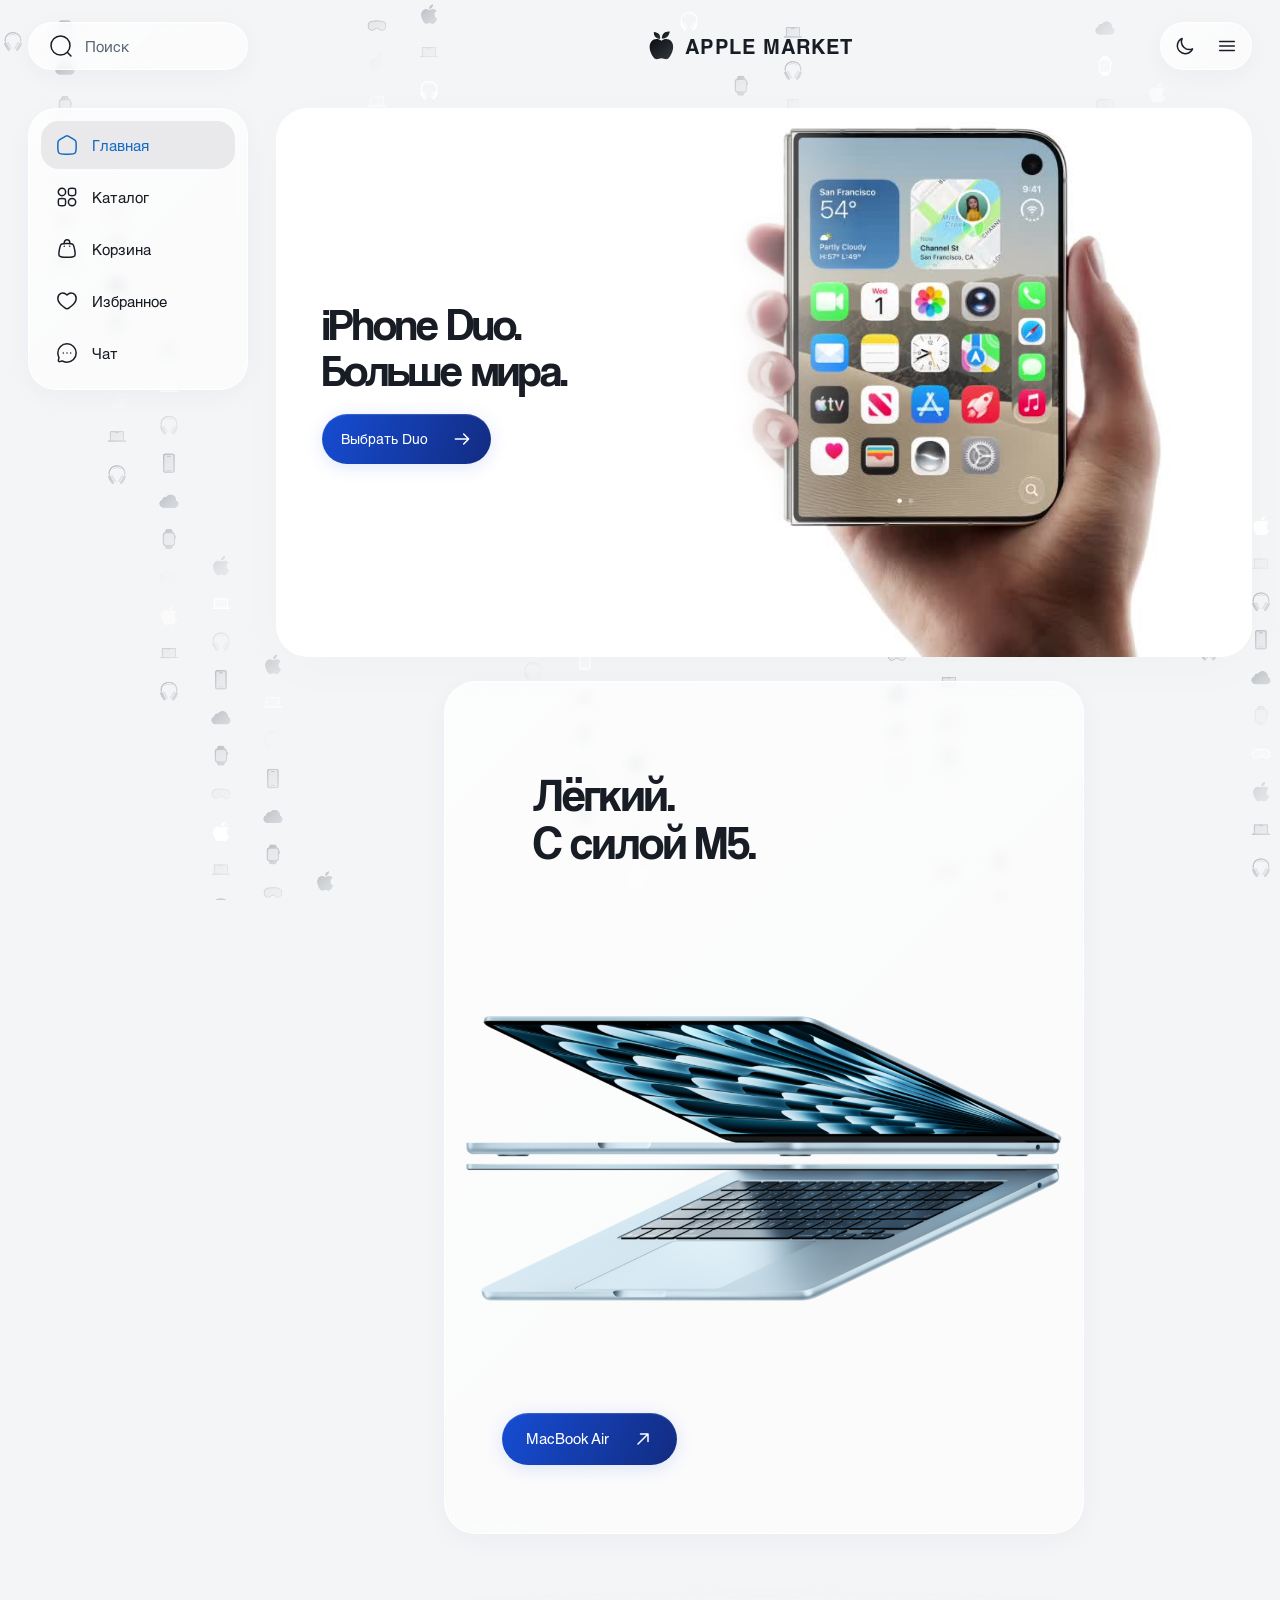
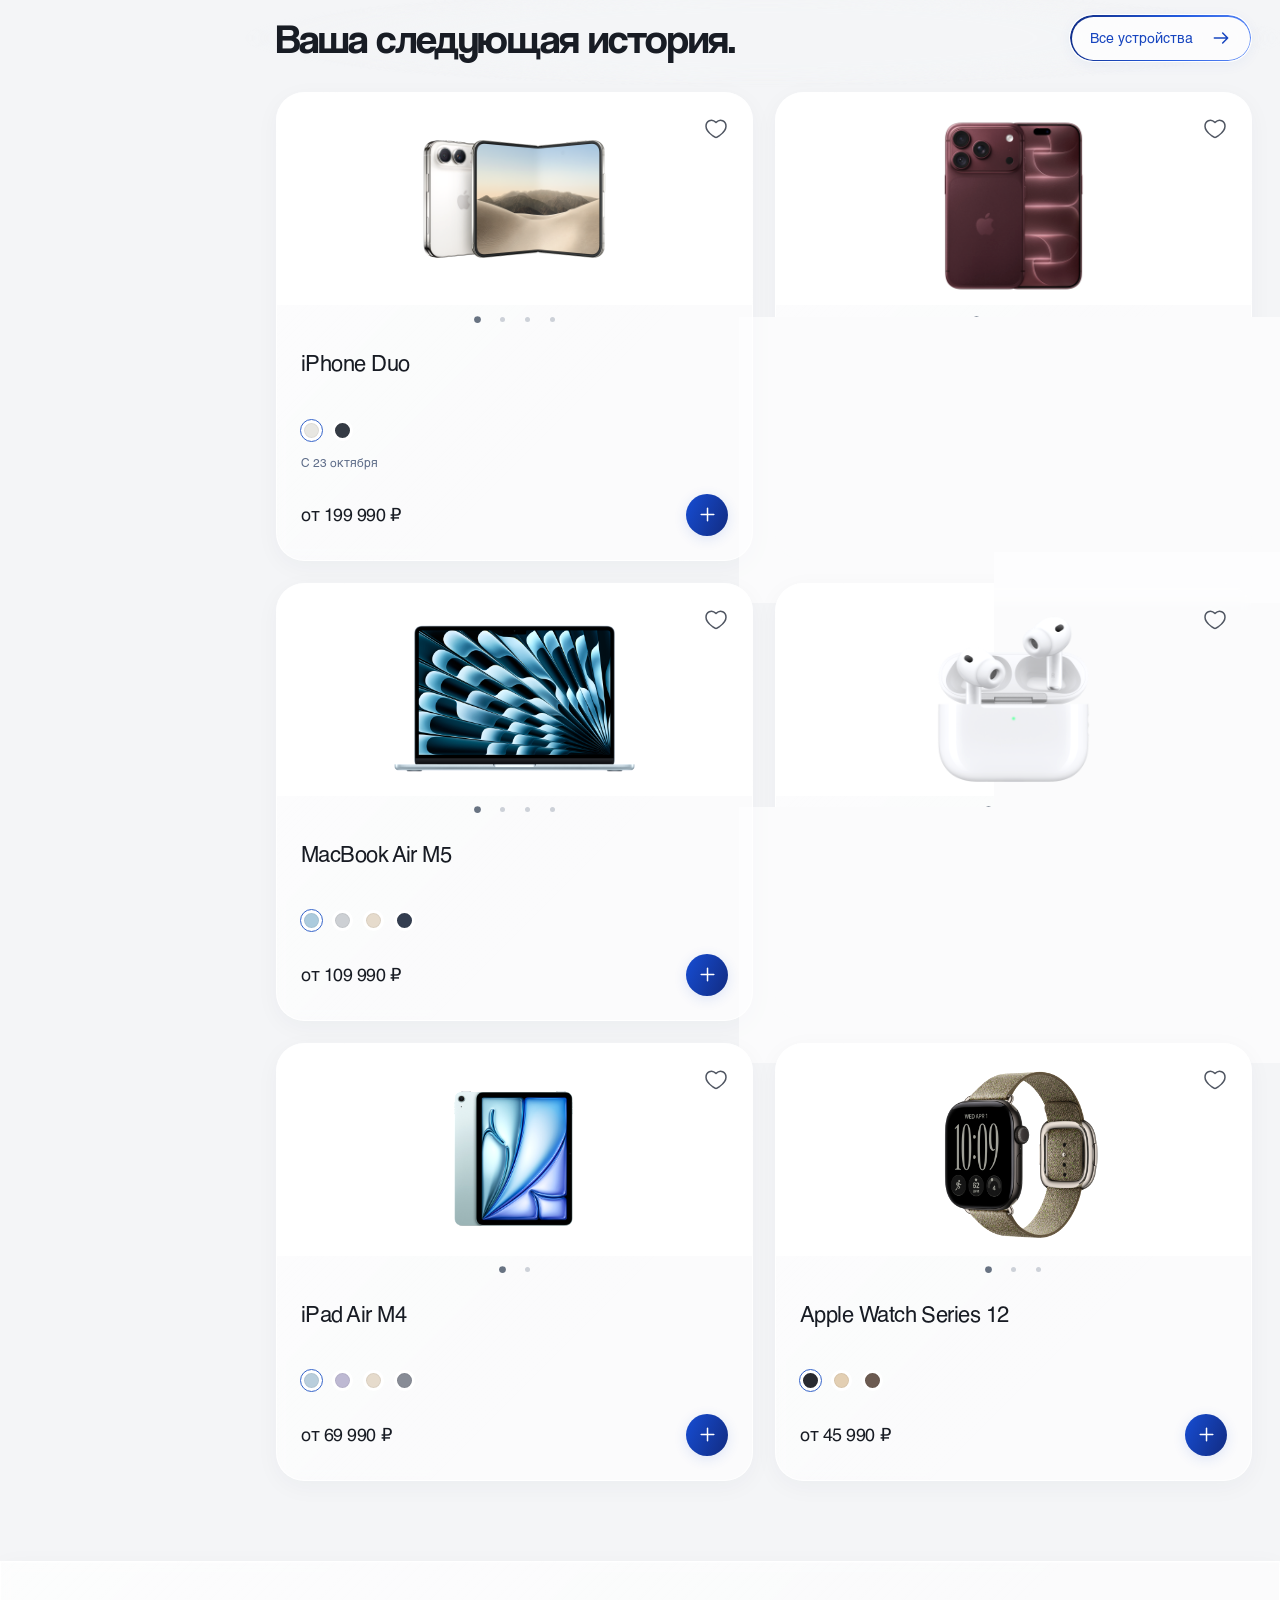
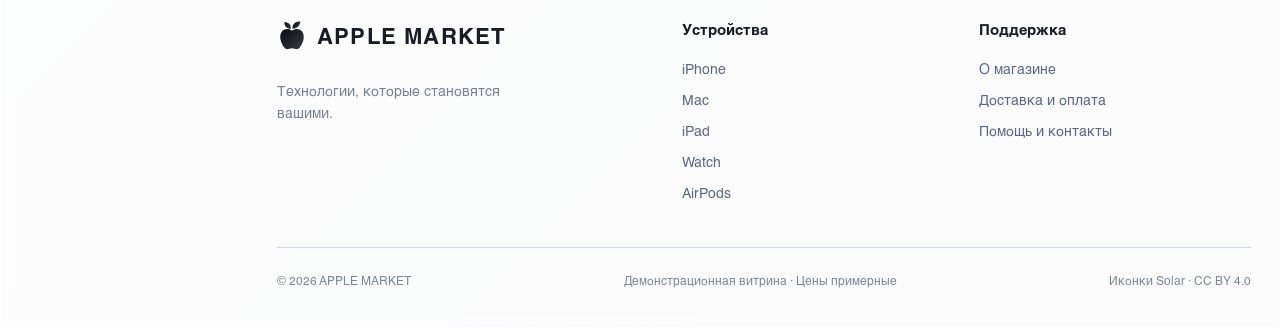
==== commit 8bc093c4: "Add files via upload" ====
--- a/index.html
+++ b/index.html
@@ -1 +1 @@
-<!doctype html><html lang="ru"><head><meta charset="utf-8"><meta name="viewport" content="width=device-width,initial-scale=1"><meta name="description" content="APPLE MARKET — устройства Apple. Каталог iPhone, MacBook, iPad, AirPods и Apple Watch Series 12."><meta name="theme-color" content="#f7f8fc"><title>APPLE MARKET — техника Apple</title><link rel="icon" type="image/svg+xml" href="favicon.svg?v=apple-market-5"><script src="theme.js?v=apple-market-5"></script><link rel="stylesheet" href="style.css?v=apple-market-5"><script defer src="solar.js?v=apple-market-5"></script><script defer src="products.js?v=apple-market-5"></script><script defer src="app.js?v=apple-market-5"></script></head><body data-page="home"><noscript>Для просмотра интерактивного каталога включите JavaScript.</noscript></body></html>+<!doctype html><html lang="ru"><head><meta charset="utf-8"><meta name="viewport" content="width=device-width,initial-scale=1"><meta name="description" content="APPLE MARKET — устройства Apple. Каталог iPhone, MacBook, iPad, AirPods и Apple Watch Series 12."><meta name="theme-color" content="#f7f8fc"><title>APPLE MARKET — техника Apple</title><link rel="icon" type="image/svg+xml" href="favicon.svg?v=apple-market-14"><script src="theme.js?v=apple-market-14"></script><link rel="stylesheet" href="style.css?v=apple-market-14"><script defer src="solar.js?v=apple-market-14"></script><script defer src="products.js?v=apple-market-14"></script><script defer src="app.js?v=apple-market-14"></script></head><body data-page="home"><noscript>Для просмотра интерактивного каталога включите JavaScript.</noscript></body></html>
--- a/style.css
+++ b/style.css
@@ -160,3 +160,54 @@
 .pill,.add-btn,.chip.active,.chat-form button{animation:none;background-size:100% 100%}
 .card:hover{transform:none}.card{transition:none}
 }
+/* A single physical selection capsule travels through the persistent dock. */
+.dock{isolation:isolate}.dock-indicator{position:absolute;left:0;top:0;pointer-events:none;background:var(--selection);border-radius:30px;z-index:-1;transition:transform .38s cubic-bezier(.22,1,.36,1),width .3s,height .3s,opacity .2s;will-change:transform}
+.dock .dock-item.active,.dock .dock-item[aria-expanded=true],.dock .dock-item.scrub-target,.dock.scrubbing .dock-item.scrub-target{background:transparent!important;box-shadow:none}
+.dock.scrubbing .dock-indicator{transition:transform .16s ease-out,width .2s,height .2s}
+@media(min-width:1024px){.dock-indicator{border-radius:18px}}
+.cards .card,[data-theme=dark] .cards .card{outline:1px solid #fff}
+.cards .card-viewport,[data-theme=dark] .cards .card-viewport,.product-photo,[data-theme=dark] .product-photo{background:#fff}
+.search-dialog{position:fixed;inset:80px 0 auto;margin:0 auto;height:520px;max-height:calc(100svh - 110px);overflow:hidden}
+.search-dialog[open]{display:flex;flex-direction:column}.search-dialog .dialog-top,.search-dialog .search-input{flex-shrink:0}.search-results{flex:1;min-height:0;max-height:none;overflow:auto;overscroll-behavior:contain}
+@media(max-width:760px){.search-dialog{top:18px;height:440px;max-height:calc(100svh - 36px);padding:22px}.search-dialog .dialog-top{margin-bottom:16px}.search-dialog input{font-size:16px}.ios-safari .dock{bottom:calc(2px - env(safe-area-inset-bottom,0px))}}
+@media(prefers-reduced-motion:reduce){.dock-indicator{transition:none}}
+
+/* Blue outline actions. */
+.pill.outline.blue-outline{position:relative;isolation:isolate;background:#ffffffb8;color:#1745bf;box-shadow:0 3px 14px #1745bf0d;white-space:nowrap;gap:18px;border-radius:999px;animation:none}
+.pill.blue-outline::after{content:"";position:absolute;inset:0;padding:1.5px;border-radius:inherit;pointer-events:none;background:linear-gradient(110deg,#102c85,#235be0,#729bff,#1948c5,#071d66,#235be0);background-size:300% 100%;-webkit-mask:linear-gradient(#fff 0 0) content-box,linear-gradient(#fff 0 0);-webkit-mask-composite:xor;mask:linear-gradient(#fff 0 0) content-box,linear-gradient(#fff 0 0);mask-composite:exclude;animation:outline-flow 6s ease-in-out infinite}
+.pill.blue-outline:hover{box-shadow:0 4px 18px #1745bf20}.pill.blue-outline svg{color:inherit}
+[data-theme=dark] .pill.outline.blue-outline{color:#8aaeff;background:#202127;box-shadow:0 3px 14px #071d6620}
+.all-devices{flex-shrink:0;font-size:14px;padding:13px 20px;min-height:46px}
+@keyframes outline-flow{0%,100%{background-position:0% 50%}50%{background-position:100% 50%}}
+@media(max-width:760px){.section-title:has(.all-devices){align-items:flex-start;flex-direction:column;gap:18px}.section-title .all-devices{align-self:flex-start;font-size:14px;min-height:44px;padding:12px 19px;gap:20px}.editorial .blue-outline{font-size:15px;padding:14px 23px}}
+@media(prefers-reduced-motion:reduce){.pill.blue-outline::after{animation:none}}
+
+/* Dark card edge follows the body; the photo retains its white edge. */
+[data-theme=dark] .cards .card{outline-color:var(--surface);border-color:var(--surface)}
+[data-theme=dark] .cards .card-viewport{box-shadow:inset 0 0 0 1px #fff}
+
+/* Shared frosted surfaces, with a small blur radius for mobile compositing. */
+:root{--frost:rgba(255,255,255,.60);--frost-edge:rgba(255,255,255,.85);--frost-shine:rgba(255,255,255,.38);--frost-shadow:0 6px 24px #1928400a;--glass:rgba(255,255,255,.66)}
+:root[data-theme=dark]{--frost:rgba(37,37,42,.64);--frost-edge:rgba(255,255,255,.12);--frost-shine:rgba(255,255,255,.045);--frost-shadow:0 6px 24px #00000015;--glass:rgba(32,32,38,.68)}
+html body :is(.cards .card,.cart-row,.summary,.specs,.info-card,.empty,.product-copy,.info-page,.footer,dialog,.sort-menu,.dock,.header-actions,.header .top-control){background:linear-gradient(135deg,var(--frost-shine),transparent 65%),var(--frost);border:1px solid var(--frost-edge);box-shadow:inset 0 1px 0 var(--frost-shine),var(--frost-shadow);backdrop-filter:blur(8px);-webkit-backdrop-filter:blur(8px)}
+html body .cards .card{outline:none}
+html body .cards .photo-dots{background:transparent}
+html body :is(.product-copy,.info-page)::before{display:none}
+html body .cart-row{padding:20px;margin-bottom:16px;border-radius:28px}
+html body :is(.chip:not(.active),.option:not(.selected),.sort-trigger,.quantity,.gallery-thumb,.chat-quick button,.message:not(.user),.catalog-search,.search-input,.chat-form input){background:var(--frost);border:1px solid var(--frost-edge);box-shadow:inset 0 1px 0 var(--frost-shine)}
+html body .pill.outline{background:var(--frost)}
+.second-row{display:flex;justify-content:center}.second-row .portrait-banner{width:100%;max-width:640px;flex:none;background:linear-gradient(145deg,#dce9ff99,#f0f3fb66),var(--frost);border:1px solid var(--frost-edge);backdrop-filter:blur(8px);-webkit-backdrop-filter:blur(8px)}
+[data-theme=dark] .second-row .portrait-banner{background:linear-gradient(145deg,#384b6c55,#25252a44),var(--frost)}
+@media(max-width:760px){html body .cart-row{padding:14px;gap:10px;border-radius:24px}html body .cart-row h3{font-size:19px}html body :is(.cards .card,.cart-row,.summary,.specs,.info-card,.empty,.product-copy,.info-page,.footer){backdrop-filter:blur(4px);-webkit-backdrop-filter:blur(4px)}.second-row .portrait-banner{max-width:none}}
+
+/* One material across every UI surface; nested controls avoid double blur. */
+:root{--frost-fill:linear-gradient(135deg,var(--frost-shine),transparent 65%),var(--frost);--frost-blur:6px}
+html body :is(.cards .card,.cart-row,.summary,.specs,.info-card,.empty,.product-copy,.info-page,.footer,dialog,.sort-menu,.dock,.header-actions,.header .top-control,.chip:not(.active),.option:not(.selected),.sort-trigger,.quantity,.gallery-thumb,.chat-quick button,.message:not(.user),.catalog-search,.search-input,.chat-form input,.pill.outline,.second-row .portrait-banner){background:var(--frost-fill);border:1px solid var(--frost-edge);box-shadow:inset 0 1px 0 var(--frost-shine),var(--frost-shadow)}
+html body :is(.cards .card,.cart-row,.summary,.specs,.info-card,.empty,.product-copy,.info-page,.footer,dialog,.sort-menu,.dock,.header-actions,.header .top-control,.second-row .portrait-banner){backdrop-filter:blur(var(--frost-blur));-webkit-backdrop-filter:blur(var(--frost-blur))}
+@media(max-width:760px){:root{--frost-blur:4px}}
+
+.gallery-stage{overflow:hidden;touch-action:pan-y pinch-zoom;cursor:grab;user-select:none}.gallery-stage.dragging{cursor:grabbing}.product-gallery-track{display:flex;width:100%;height:100%;transition:transform .48s cubic-bezier(.22,1,.36,1)}.gallery-stage.dragging .product-gallery-track{transition:none}.product-gallery-slide{flex:0 0 100%;min-width:0;height:100%;display:flex;align-items:center;justify-content:center}.product-photo .product-gallery-slide img{width:100%;height:100%;object-fit:contain;pointer-events:none}.gallery-counter{pointer-events:none}@media(prefers-reduced-motion:reduce){.product-gallery-track{transition:none}}
+
+.product-gallery-track{position:absolute;inset:0}.product-gallery-slide{padding:5%}
+
+.search-dialog{transform-origin:top left}
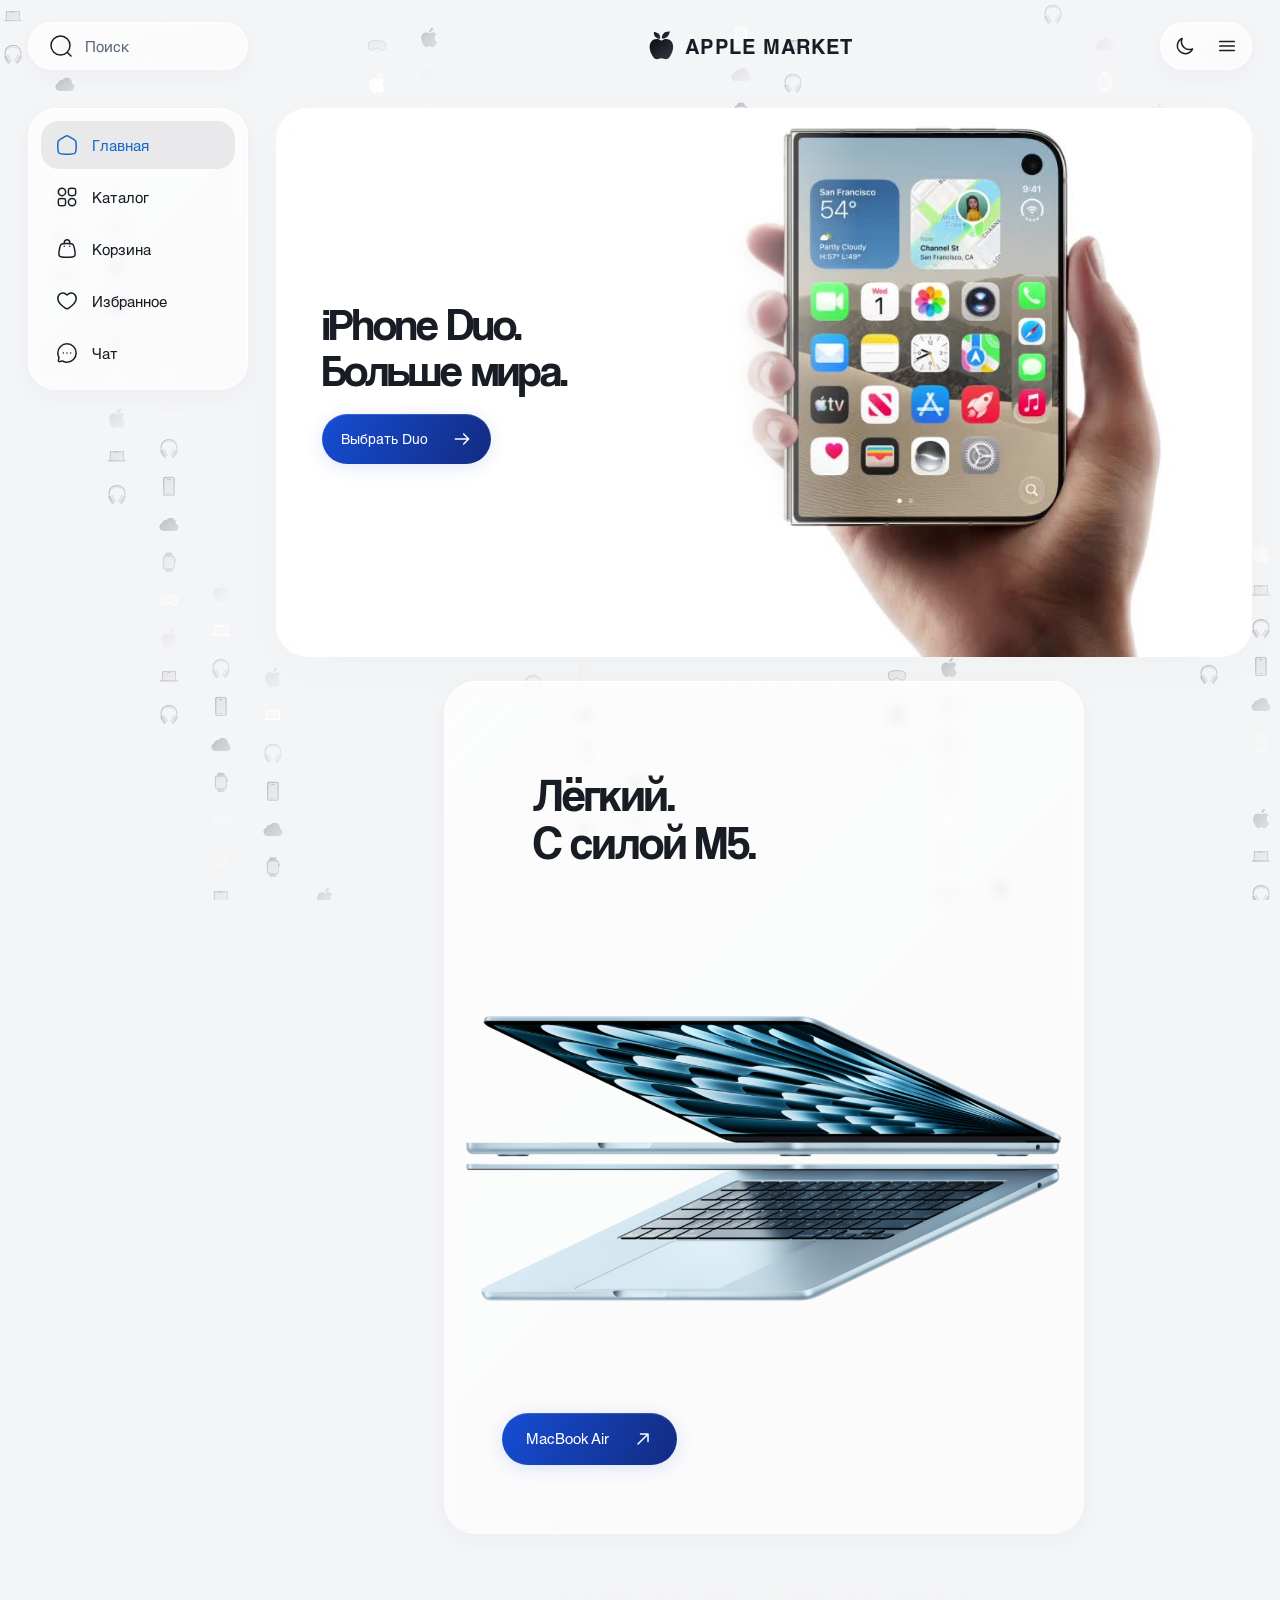
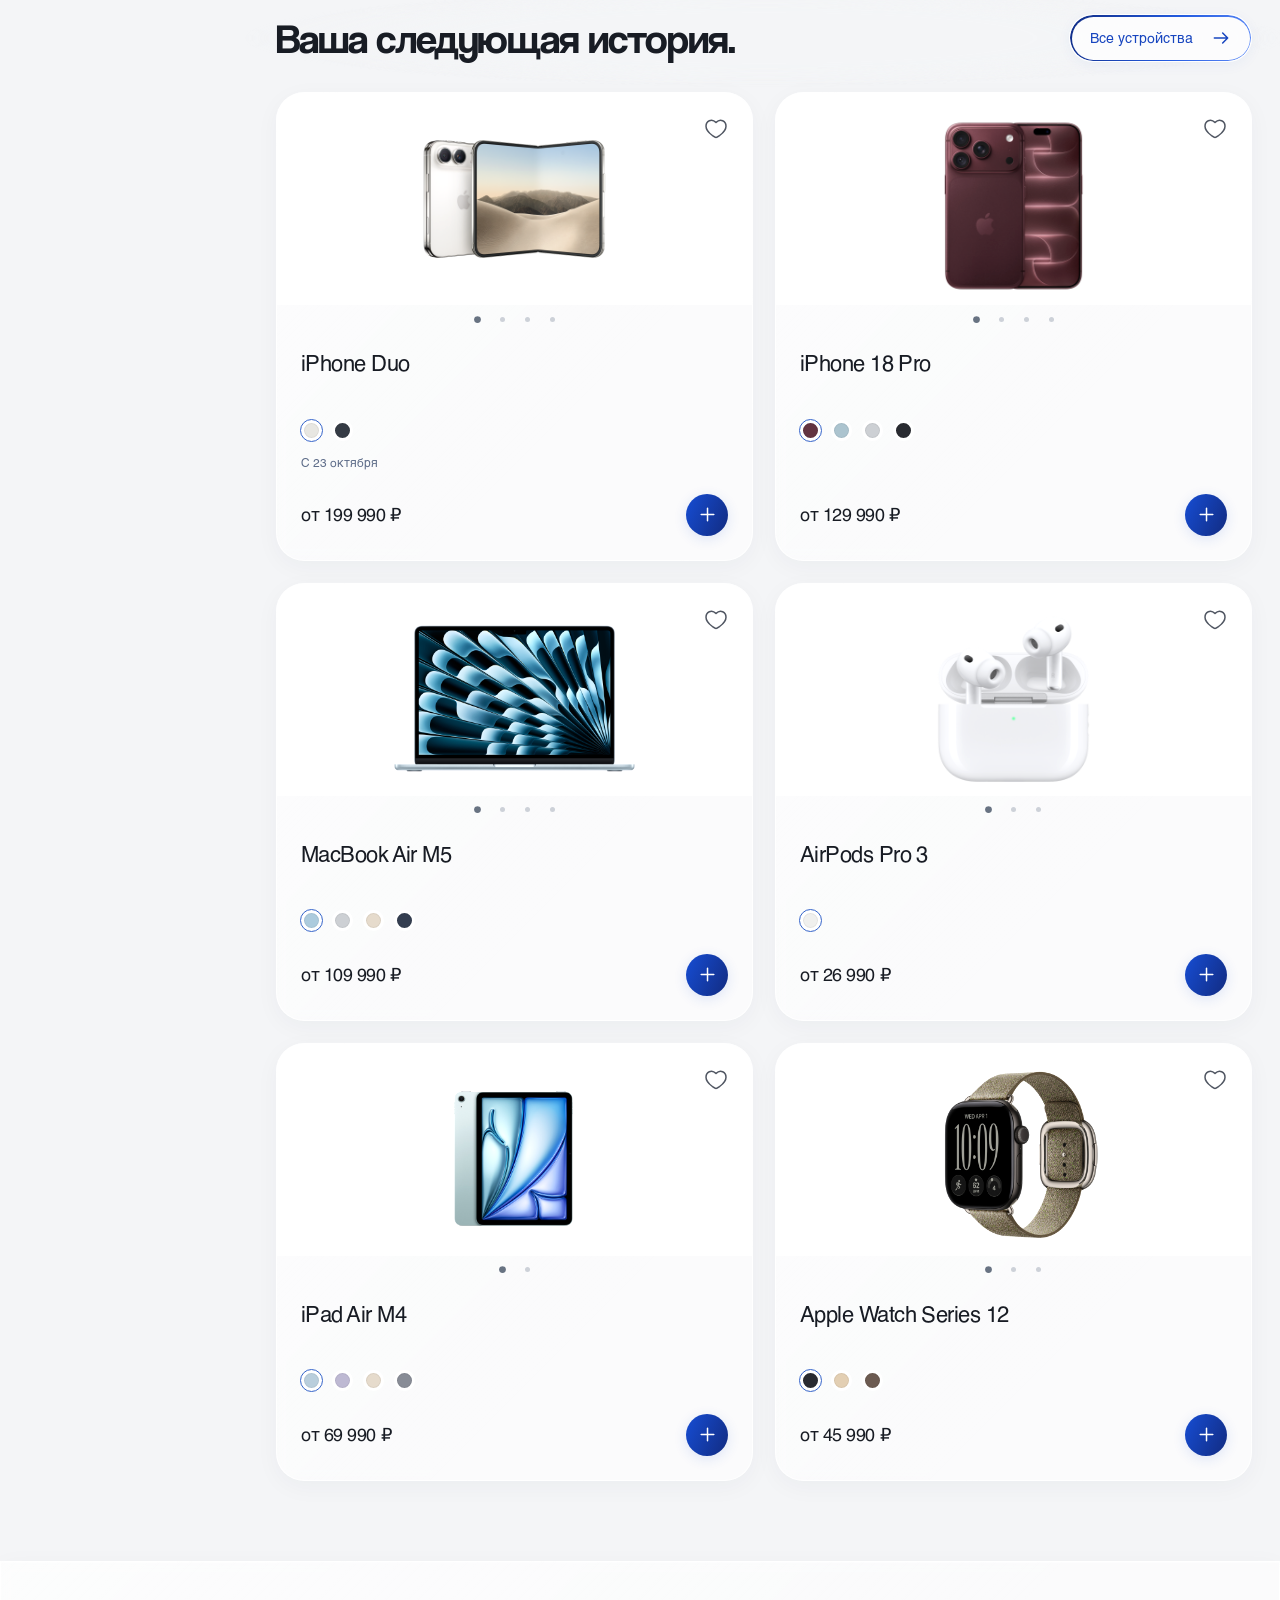
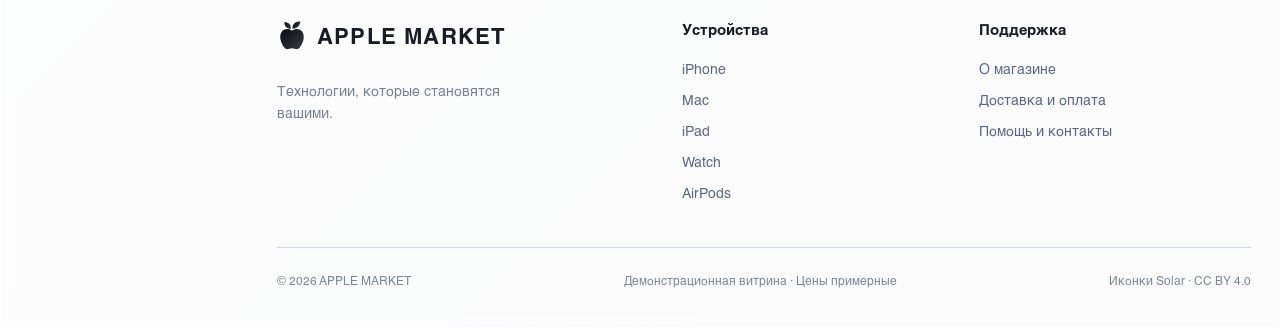
==== commit d4c8d617: "Add files via upload" ====
--- a/index.html
+++ b/index.html
@@ -1 +1 @@
-<!doctype html><html lang="ru"><head><meta charset="utf-8"><meta name="viewport" content="width=device-width,initial-scale=1"><meta name="description" content="APPLE MARKET — устройства Apple. Каталог iPhone, MacBook, iPad, AirPods и Apple Watch Series 12."><meta name="theme-color" content="#f7f8fc"><title>APPLE MARKET — техника Apple</title><link rel="icon" type="image/svg+xml" href="favicon.svg?v=apple-market-14"><script src="theme.js?v=apple-market-14"></script><link rel="stylesheet" href="style.css?v=apple-market-14"><script defer src="solar.js?v=apple-market-14"></script><script defer src="products.js?v=apple-market-14"></script><script defer src="app.js?v=apple-market-14"></script></head><body data-page="home"><noscript>Для просмотра интерактивного каталога включите JavaScript.</noscript></body></html>+<!doctype html><html lang="ru"><head><meta charset="utf-8"><meta name="viewport" content="width=device-width,initial-scale=1"><meta name="description" content="APPLE MARKET — устройства Apple. Каталог iPhone, MacBook, iPad, AirPods и Apple Watch Series 12."><meta name="theme-color" content="#f7f8fc"><title>APPLE MARKET — техника Apple</title><link rel="icon" type="image/svg+xml" href="favicon.svg?v=apple-market-17"><script src="theme.js?v=apple-market-17"></script><link rel="stylesheet" href="style.css?v=apple-market-17"><script defer src="solar.js?v=apple-market-17"></script><script defer src="products.js?v=apple-market-17"></script><script defer src="app.js?v=apple-market-17"></script></head><body data-page="home"><noscript>Для просмотра интерактивного каталога включите JavaScript.</noscript></body></html>
--- a/style.css
+++ b/style.css
@@ -211,3 +211,12 @@
 .product-gallery-track{position:absolute;inset:0}.product-gallery-slide{padding:5%}
 
 .search-dialog{transform-origin:top left}
+
+@media(max-width:760px){html.ios-safari .dock{bottom:0}html.ios-safari .header .top-control,html.ios-safari .header-actions{top:calc(12px + env(safe-area-inset-top,0px))}html.ios-safari .header{padding-top:env(safe-area-inset-top,0px);height:calc(77px + env(safe-area-inset-top,0px))}html.ios-safari .container{padding-left:max(16px,env(safe-area-inset-left,0px));padding-right:max(16px,env(safe-area-inset-right,0px))}}
+
+/* Chat composer matches the capsule geometry of navigation. */
+html body .chat-form{align-items:center;gap:10px}
+html body .chat-form input{border-radius:999px;min-height:48px;padding:12px 19px;line-height:1.4;appearance:none;-webkit-appearance:none;color:var(--ink)}
+.chat-form button{flex:0 0 48px;width:48px;height:48px;border-radius:50%}
+
+.add-quantity{font-size:20px;font-weight:500;line-height:1;font-variant-numeric:tabular-nums}#product-add{min-width:210px}#product-add .add-quantity{font-size:19px}
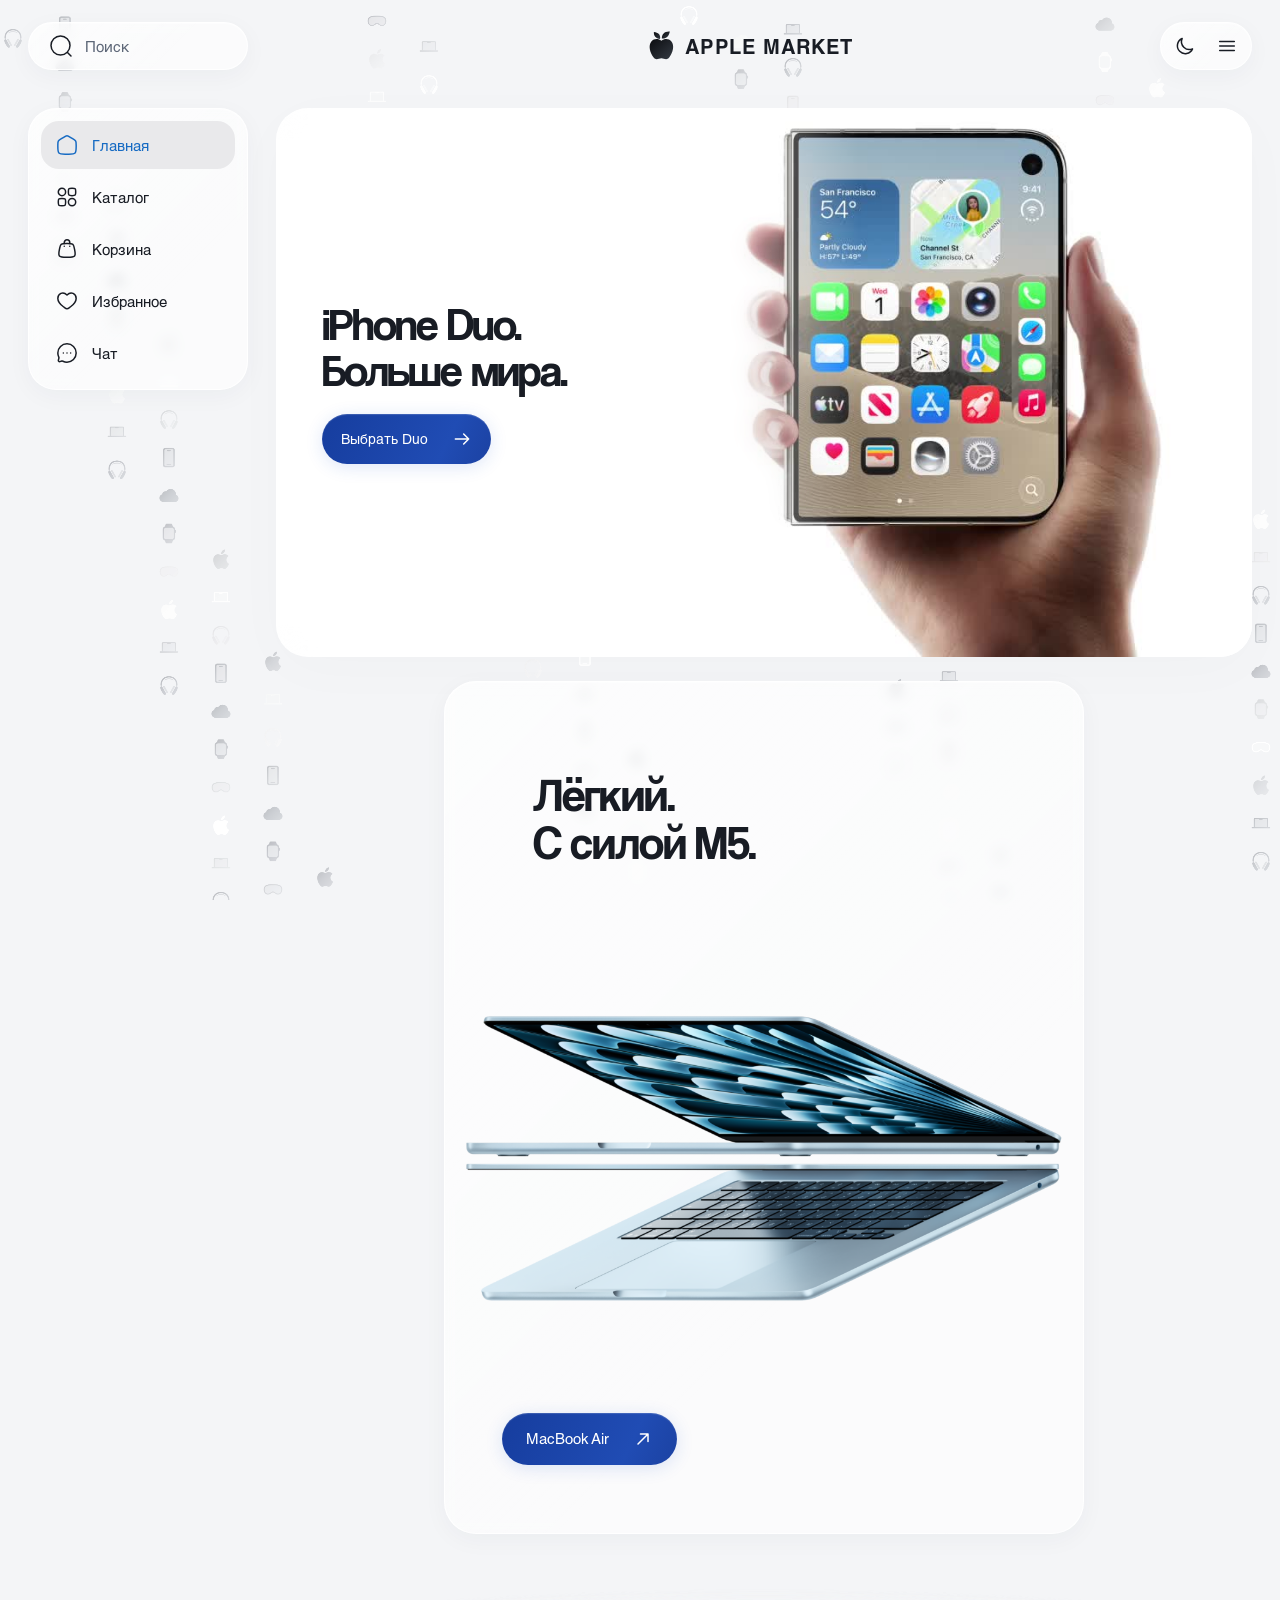
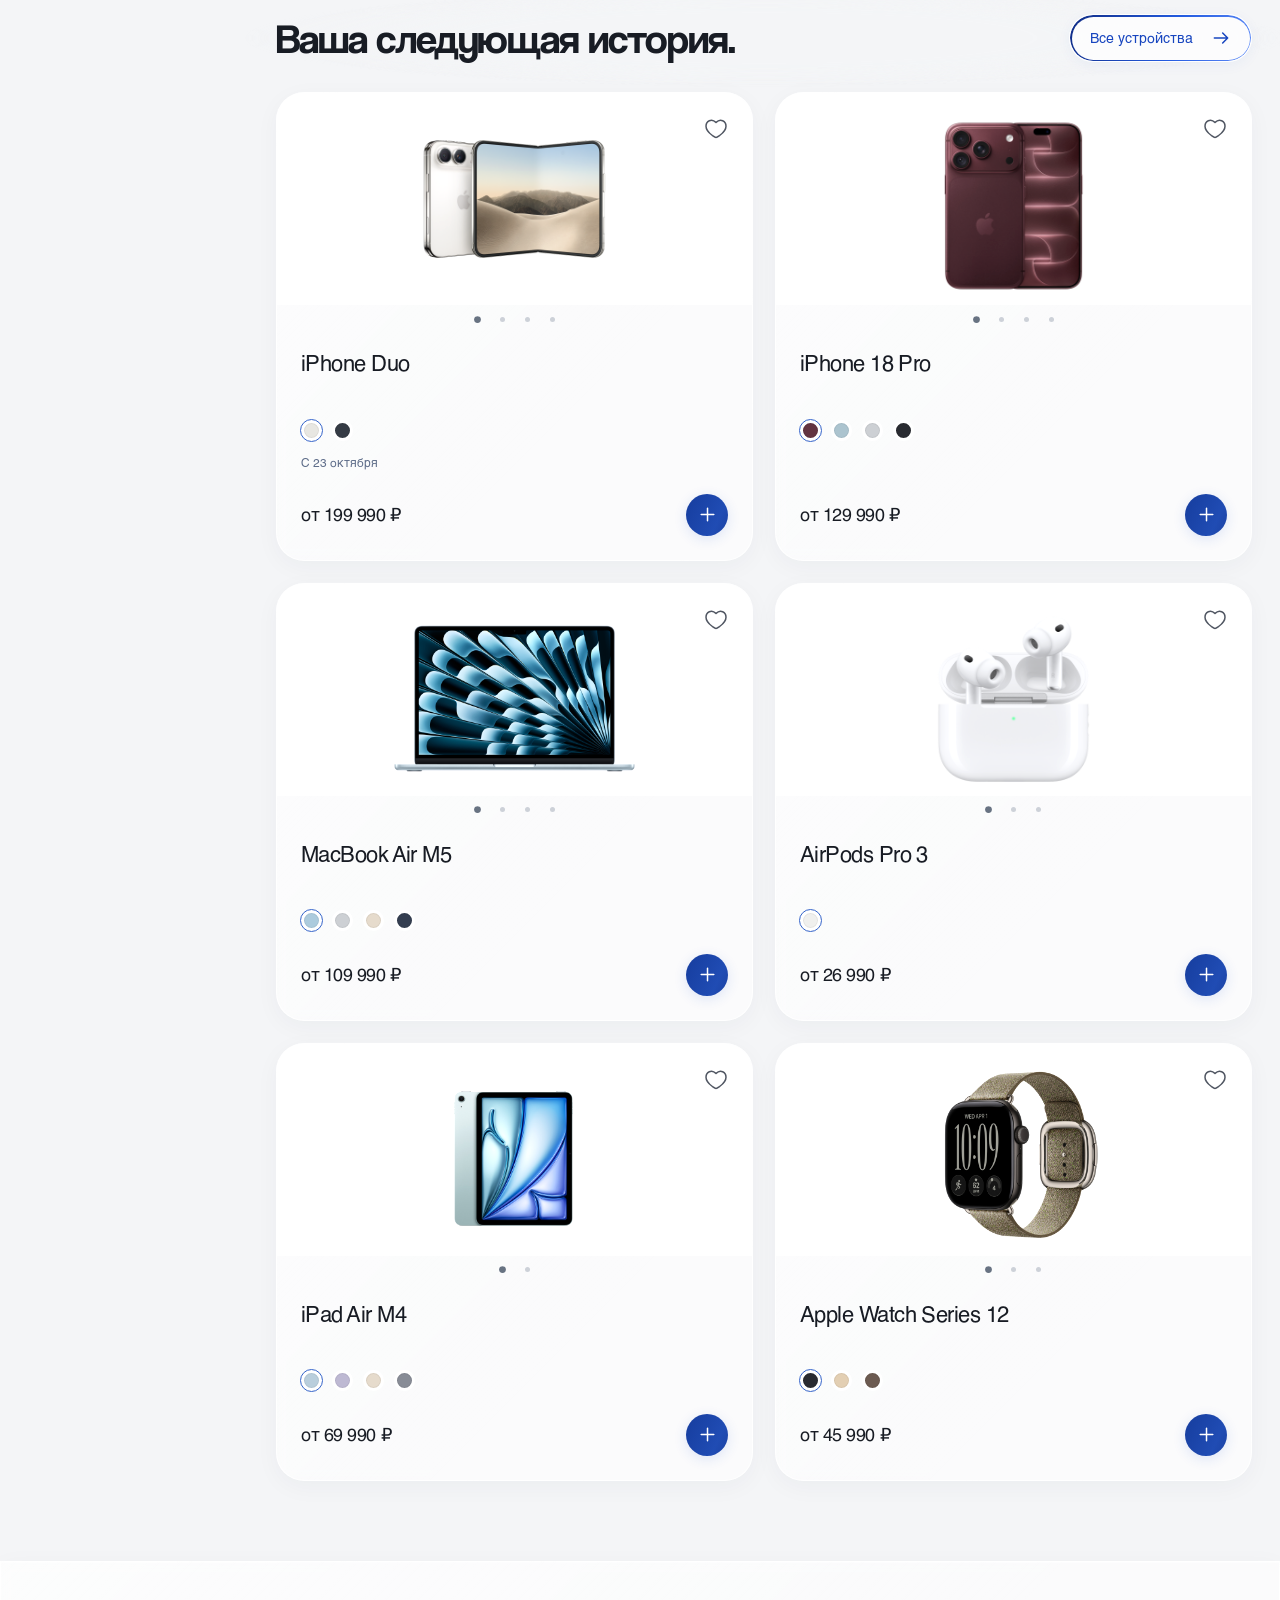
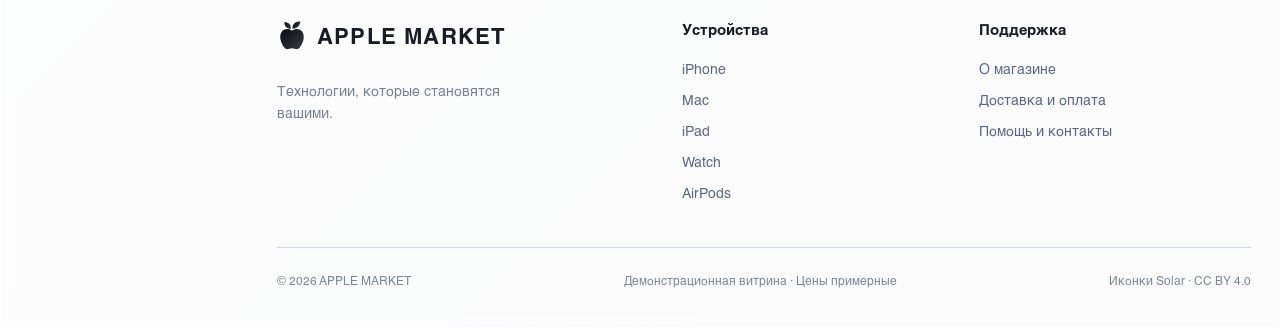
==== commit fe9914c7: "Add files via upload" ====
--- a/index.html
+++ b/index.html
@@ -1 +1 @@
-<!doctype html><html lang="ru"><head><meta charset="utf-8"><meta name="viewport" content="width=device-width,initial-scale=1"><meta name="description" content="APPLE MARKET — устройства Apple. Каталог iPhone, MacBook, iPad, AirPods и Apple Watch Series 12."><meta name="theme-color" content="#f7f8fc"><title>APPLE MARKET — техника Apple</title><link rel="icon" type="image/svg+xml" href="favicon.svg?v=apple-market-17"><script src="theme.js?v=apple-market-17"></script><link rel="stylesheet" href="style.css?v=apple-market-17"><script defer src="solar.js?v=apple-market-17"></script><script defer src="products.js?v=apple-market-17"></script><script defer src="app.js?v=apple-market-17"></script></head><body data-page="home"><noscript>Для просмотра интерактивного каталога включите JavaScript.</noscript></body></html>+<!doctype html><html lang="ru"><head><meta charset="utf-8"><meta name="viewport" content="width=device-width,initial-scale=1"><meta name="description" content="APPLE MARKET — устройства Apple. Каталог iPhone, MacBook, iPad, AirPods и Apple Watch Series 12."><meta name="theme-color" content="#f7f8fc"><title>APPLE MARKET — техника Apple</title><link rel="icon" type="image/svg+xml" href="favicon.svg?v=apple-market-18"><script src="theme.js?v=apple-market-18"></script><link rel="stylesheet" href="style.css?v=apple-market-18"><script defer src="solar.js?v=apple-market-18"></script><script defer src="products.js?v=apple-market-18"></script><script defer src="app.js?v=apple-market-18"></script></head><body data-page="home"><noscript>Для просмотра интерактивного каталога включите JavaScript.</noscript></body></html>
--- a/style.css
+++ b/style.css
@@ -220,3 +220,22 @@
 .chat-form button{flex:0 0 48px;width:48px;height:48px;border-radius:50%}
 
 .add-quantity{font-size:20px;font-weight:500;line-height:1;font-variant-numeric:tabular-nums}#product-add{min-width:210px}#product-add .add-quantity{font-size:19px}
+
+/* Catalog controls share the navigation material and sliding selection. */
+.catalog-toolbar{display:flex;align-items:center;justify-content:space-between;gap:16px;margin:24px 0 16px;position:relative;z-index:5}
+html body .catalog-tabs{position:relative;isolation:isolate;display:flex;flex:1;max-width:560px;gap:2px;padding:5px;margin:0;overflow:visible;border-radius:999px;background:var(--frost-fill);border:1px solid var(--frost-edge);box-shadow:inset 0 1px var(--frost-shine);backdrop-filter:blur(var(--frost-blur));-webkit-backdrop-filter:blur(var(--frost-blur));touch-action:pan-y}
+html body .catalog-tabs .chip{display:flex;align-items:center;justify-content:center;flex:1;min-width:0;height:48px;padding:8px;border:0;background:transparent;box-shadow:none;color:var(--ink);font-size:13px;animation:none;z-index:1}
+html body .catalog-tabs .chip.active{background:transparent;color:#215acb}[data-theme=dark] body .catalog-tabs .chip.active{color:#8abaff}
+.category-indicator{position:absolute;left:0;top:0;background:var(--selection);border-radius:999px;pointer-events:none;transition:transform .4s cubic-bezier(.22,1,.36,1),width .3s;height:48px}
+.sf-category{width:27px;height:27px;background:currentColor;mask:var(--symbol) center/contain no-repeat;-webkit-mask:var(--symbol) center/contain no-repeat}
+.catalog-toolbar .sort-wrap{flex:none}.catalog-toolbar .sort-trigger{height:58px;white-space:nowrap}.catalog-content>.results-top{margin:0 0 18px}
+#catalog-cards .card-bottom{display:flex;flex-direction:column;align-items:stretch;gap:14px;margin-top:auto}#catalog-cards .card-bottom .price{align-self:flex-start}
+.catalog-buy{display:flex;align-items:center;justify-content:space-between;width:100%;min-height:48px;border-radius:999px;color:#fff;background:var(--button-blue);background-size:180% 180%;animation:gentle-blue 10s ease-in-out infinite;overflow:hidden}
+.catalog-buy button{display:flex;align-items:center;justify-content:center;min-width:48px;height:48px;color:#fff;font-size:24px;transition:transform .4s var(--spring),background .25s}.catalog-buy button:active{transform:scale(.9);background:#ffffff15}.catalog-buy .buy-initial{width:100%;font-size:15px;gap:15px}.catalog-buy span{font-size:18px;font-variant-numeric:tabular-nums}
+:root{--button-blue:linear-gradient(115deg,#163d9e,#204cb4 40%,#16358c 75%,#1c46a8)}
+html body :is(.pill:not(.outline),.add-btn,.chat-form button){background:var(--button-blue);background-size:180% 180%;animation:gentle-blue 10s ease-in-out infinite}
+@keyframes gentle-blue{0%,100%{background-position:0% 50%}50%{background-position:100% 50%}}
+:where(.sort-trigger,.gallery-thumb,.chat-quick button,.quantity button,.option,.photo-dot,.search-result,.menu-dialog nav a){transition:transform .4s var(--spring),background-color .25s,color .25s}
+:where(.sort-trigger,.gallery-thumb,.chat-quick button,.quantity button,.option,.photo-dot,.search-result,.menu-dialog nav a):active{transform:scale(.96)}
+@media(max-width:760px){.catalog-toolbar{gap:7px;margin:18px 0 14px}.catalog-toolbar .sort-trigger{height:48px;padding:0 10px;gap:4px;font-size:11px;max-width:130px}.catalog-toolbar .sort-trigger svg{width:15px}.catalog-tabs .sf-category{width:22px;height:22px}html body .catalog-tabs{padding:3px;gap:0}html body .catalog-tabs .chip{height:40px;padding:3px;font-size:10px}#catalog-cards .card-bottom{gap:10px}.catalog-buy .buy-initial{font-size:13px;gap:8px}.catalog-buy button{min-width:40px}}
+@media(prefers-reduced-motion:reduce){html body :is(.pill,.add-btn,.chat-form button,.catalog-buy){animation:none}.category-indicator{transition:none}}
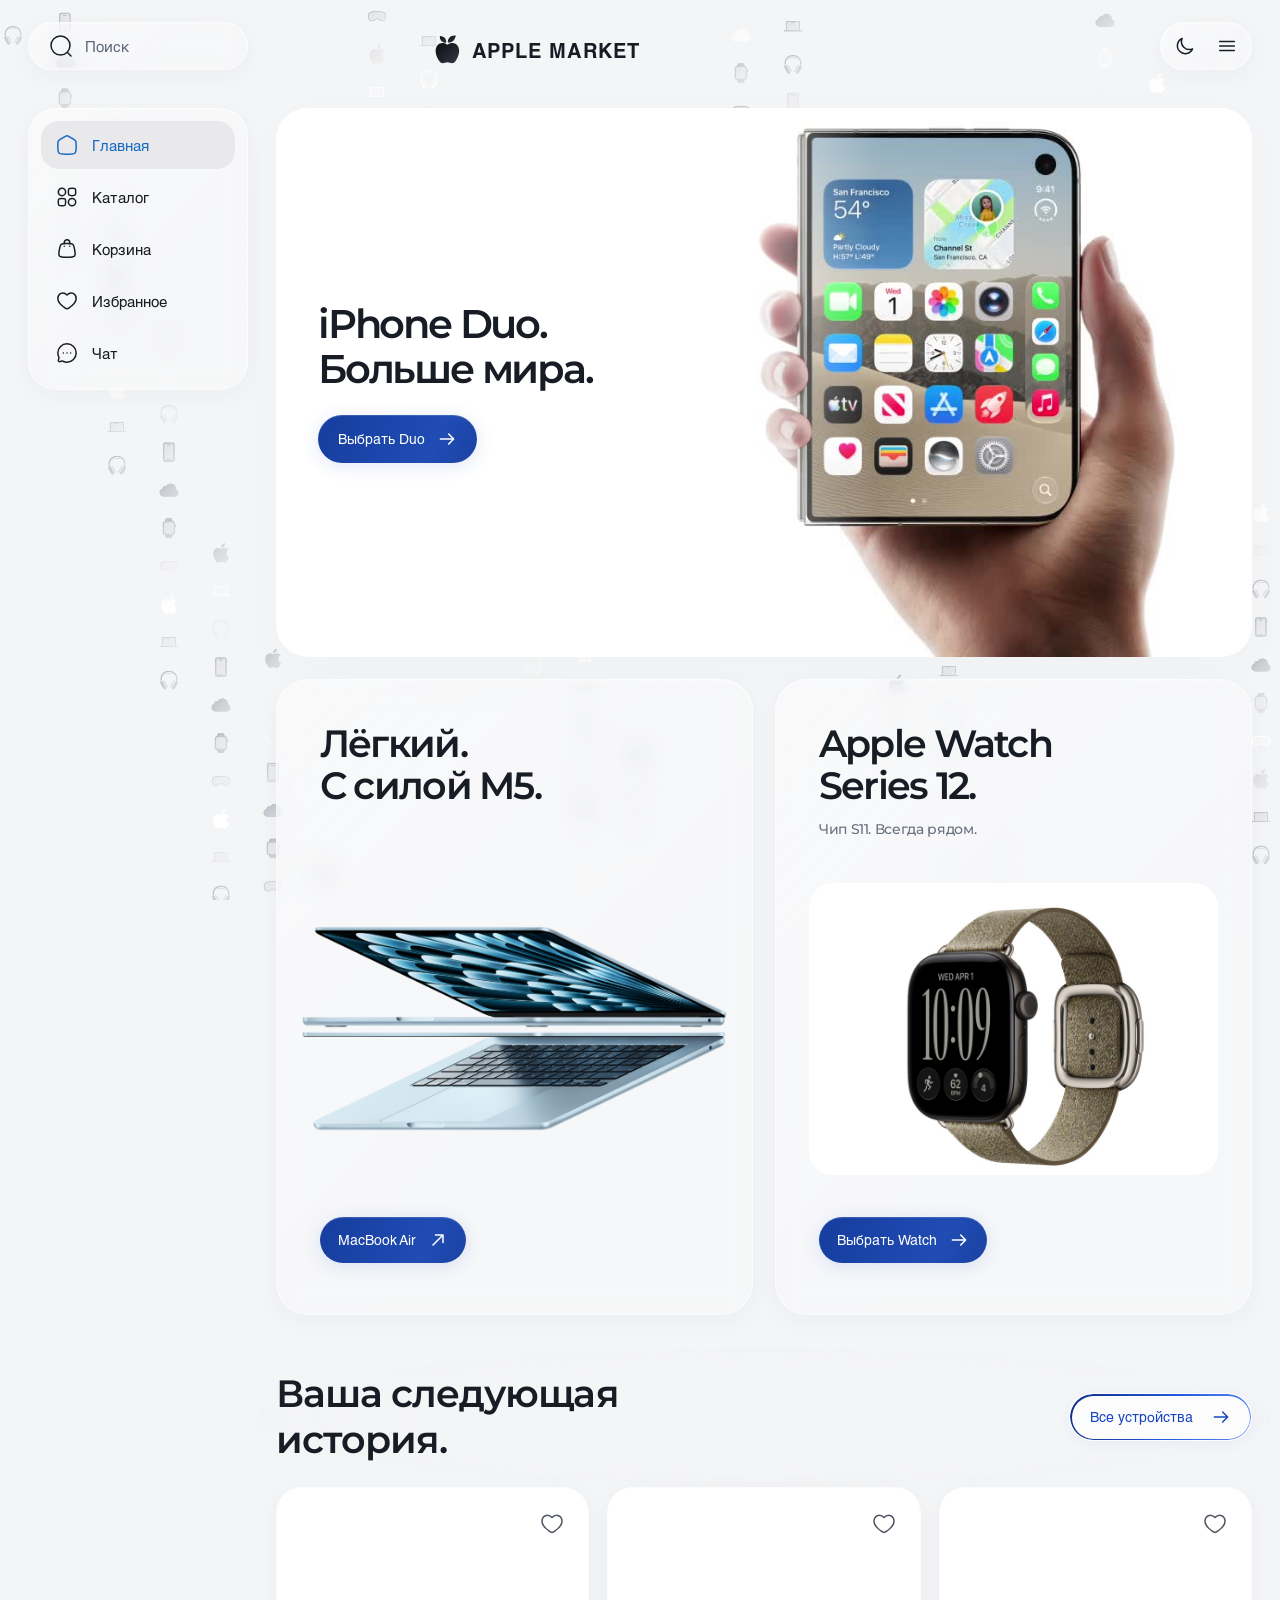
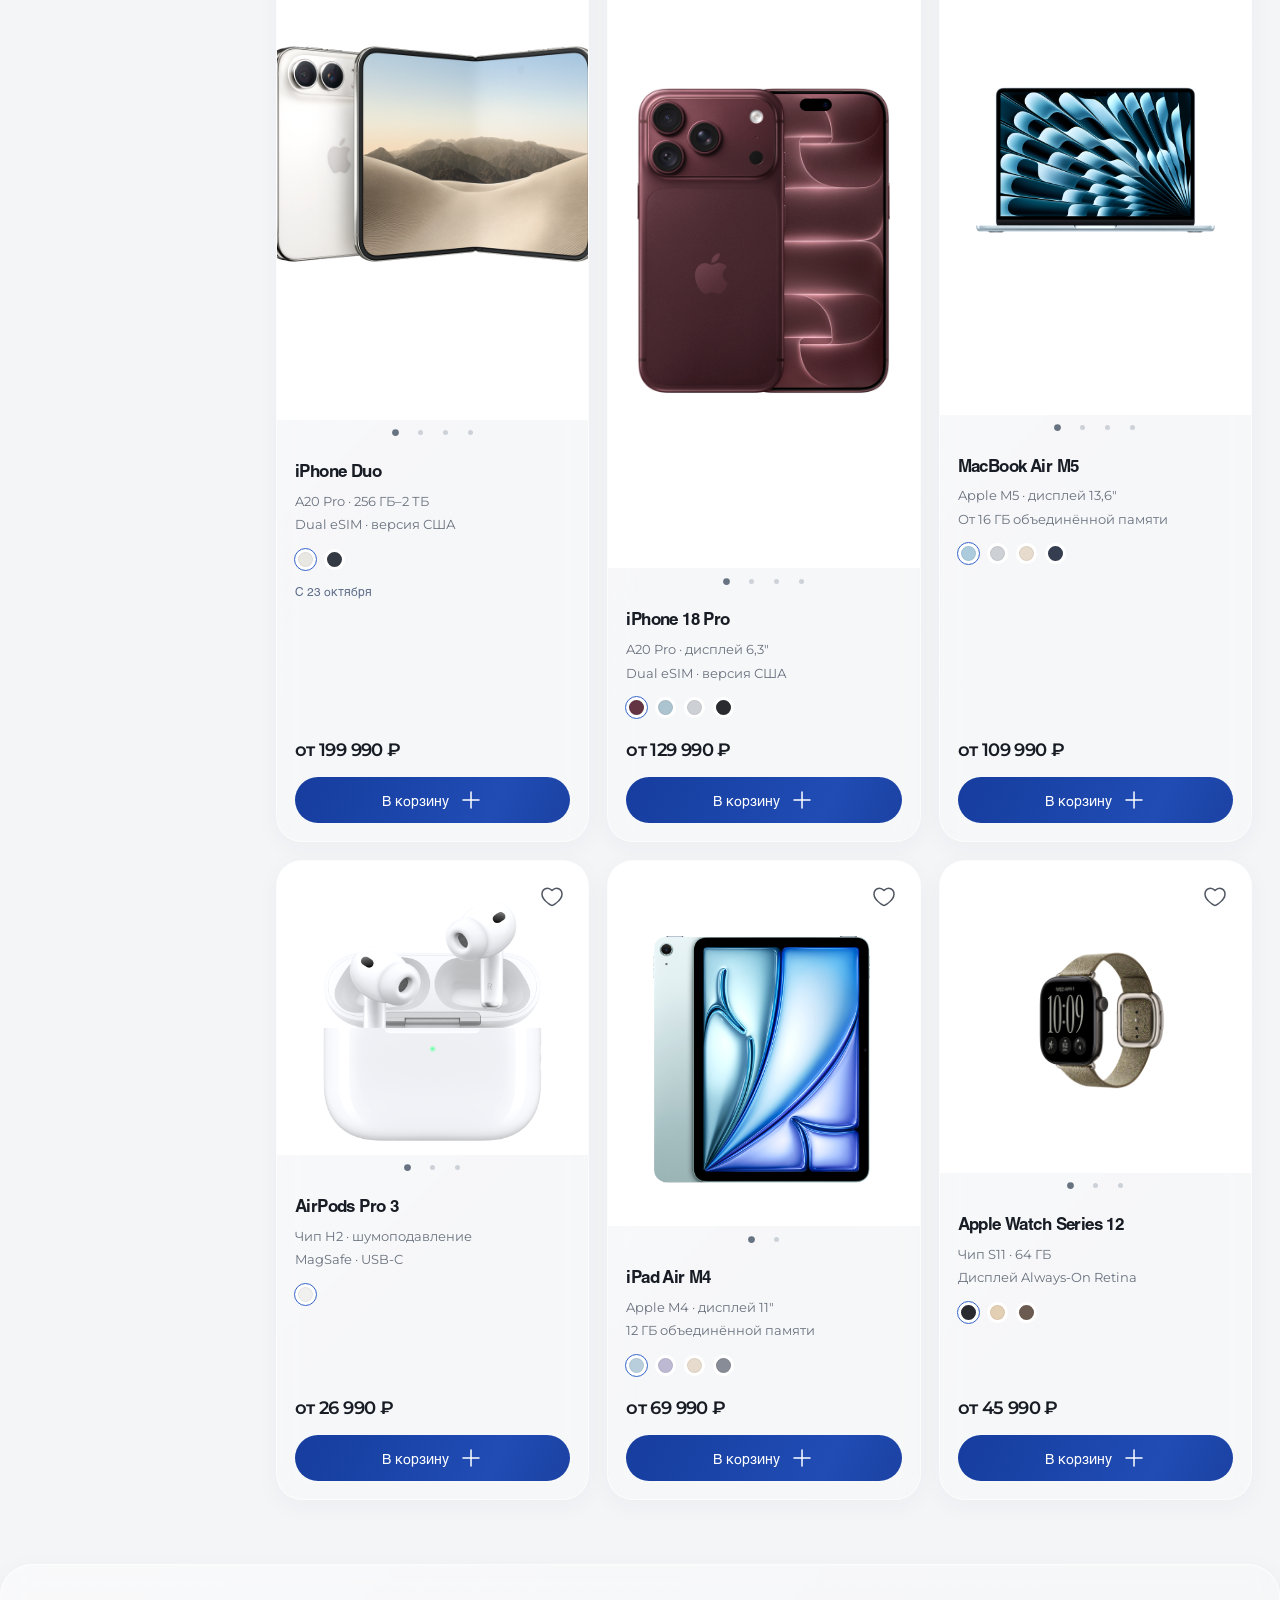
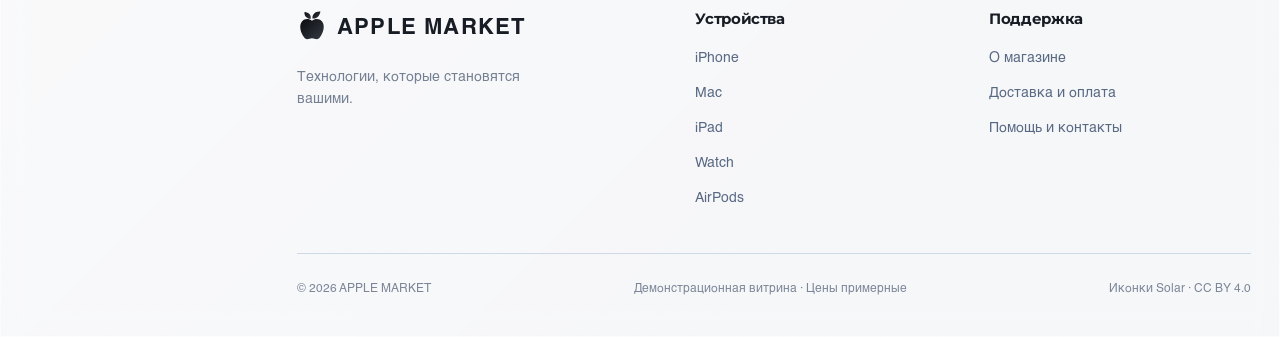
==== commit 3179b850: "Add files via upload" ====
--- a/index.html
+++ b/index.html
@@ -1 +1 @@
-<!doctype html><html lang="ru"><head><meta charset="utf-8"><meta name="viewport" content="width=device-width,initial-scale=1"><meta name="description" content="APPLE MARKET — устройства Apple. Каталог iPhone, MacBook, iPad, AirPods и Apple Watch Series 12."><meta name="theme-color" content="#f7f8fc"><title>APPLE MARKET — техника Apple</title><link rel="icon" type="image/svg+xml" href="favicon.svg?v=apple-market-18"><script src="theme.js?v=apple-market-18"></script><link rel="stylesheet" href="style.css?v=apple-market-18"><script defer src="solar.js?v=apple-market-18"></script><script defer src="products.js?v=apple-market-18"></script><script defer src="app.js?v=apple-market-18"></script></head><body data-page="home"><noscript>Для просмотра интерактивного каталога включите JavaScript.</noscript></body></html>+<!doctype html><html lang="ru"><head><meta charset="utf-8"><meta name="viewport" content="width=device-width,initial-scale=1"><meta name="description" content="APPLE MARKET — устройства Apple. Каталог iPhone, MacBook, iPad, AirPods и Apple Watch Series 12."><meta name="theme-color" content="#f7f8fc"><title>APPLE MARKET — техника Apple</title><link rel="icon" type="image/svg+xml" href="favicon.svg?v=apple-market-19"><script src="theme.js?v=apple-market-19"></script><link rel="preconnect" href="https://fonts.googleapis.com"><link rel="preconnect" href="https://fonts.gstatic.com" crossorigin><link href="https://fonts.googleapis.com/css2?family=Montserrat:wght@400;500;600;700&amp;display=swap" rel="stylesheet"><link rel="stylesheet" href="style.css?v=apple-market-19"><script defer src="solar.js?v=apple-market-19"></script><script defer src="products.js?v=apple-market-19"></script><script defer src="app.js?v=apple-market-19"></script></head><body data-page="home"><noscript>Для просмотра интерактивного каталога включите JavaScript.</noscript></body></html>
--- a/style.css
+++ b/style.css
@@ -239,3 +239,44 @@
 :where(.sort-trigger,.gallery-thumb,.chat-quick button,.quantity button,.option,.photo-dot,.search-result,.menu-dialog nav a):active{transform:scale(.96)}
 @media(max-width:760px){.catalog-toolbar{gap:7px;margin:18px 0 14px}.catalog-toolbar .sort-trigger{height:48px;padding:0 10px;gap:4px;font-size:11px;max-width:130px}.catalog-toolbar .sort-trigger svg{width:15px}.catalog-tabs .sf-category{width:22px;height:22px}html body .catalog-tabs{padding:3px;gap:0}html body .catalog-tabs .chip{height:40px;padding:3px;font-size:10px}#catalog-cards .card-bottom{gap:10px}.catalog-buy .buy-initial{font-size:13px;gap:8px}.catalog-buy button{min-width:40px}}
 @media(prefers-reduced-motion:reduce){html body :is(.pill,.add-btn,.chat-form button,.catalog-buy){animation:none}.category-indicator{transition:none}}
+
+/* Clear frosted material and a consistent responsive rhythm. */
+:root{--frost:rgba(255,255,255,.22);--frost-edge:rgba(255,255,255,.60);--frost-shine:rgba(255,255,255,.30);--frost-blur:12px;--glass:rgba(255,255,255,.22);--heading-font:'Montserrat','Manzana Helvetica',sans-serif}
+:root[data-theme=dark]{--frost:rgba(255,255,255,.055);--frost-edge:rgba(255,255,255,.18);--frost-shine:rgba(255,255,255,.10);--glass:rgba(255,255,255,.055);--muted:#bfc3cd;--secondary:#c6cad3}
+html body :is(.cards .card,.cart-row,.summary,.specs,.info-card,.empty,.product-copy,.info-page,.footer,dialog,.sort-menu,.dock,.header-actions,.header .top-control,.catalog-tabs,.catalog-search,.sort-trigger,.search-input,.chat-form input,.second-row .portrait-banner){background:var(--frost-fill);border:1px solid var(--frost-edge);backdrop-filter:blur(var(--frost-blur))!important;-webkit-backdrop-filter:blur(var(--frost-blur))!important;box-shadow:inset 0 1px 0 var(--frost-shine),var(--frost-shadow)}
+html body :is(.option,.quantity,.message,.chat-quick button,.gallery-thumb){background:var(--frost-fill)}
+html body .option.active{background:#245bc51f;border-color:#729ee9;box-shadow:0 0 0 1px #729ee940}
+html body .product-copy{border-radius:28px;padding:28px;overflow:hidden}
+html body .info-page{padding:28px;border-radius:28px}
+html body .footer{border-radius:32px 32px 0 0;overflow:hidden;margin-top:64px;padding-top:44px}
+.footer-inner{gap:32px}.footer p{margin:20px 0 0;max-width:30ch}.footer h4{margin:0 0 18px}.footer a,.footer-label{line-height:1.5}.footer-bottom{gap:16px;padding-top:24px;margin-top:32px;line-height:1.5}
+h1,h2,h3,h4,.price,.card-details,.option-label,.lead,.banner-detail{font-family:var(--heading-font);font-weight:500;letter-spacing:-.025em}
+h1,h2{font-weight:600}.page-heading{font-size:clamp(30px,3.7vw,50px);line-height:1.14;margin:0 0 18px}.lead{font-size:16px;line-height:1.65;margin:0 0 28px;max-width:65ch;font-weight:400}.breadcrumbs{margin:16px 0 24px;line-height:1.5;gap:12px}
+html body .cards,html body .catalog-layout .cards{display:grid;grid-template-columns:repeat(2,minmax(0,1fr));gap:18px;align-items:stretch}
+html body .cards .card{--card-inset:18px;gap:0;height:100%;min-height:0;border-radius:26px;outline:none;padding:var(--card-inset)}
+html body .cards .card-image{height:auto;aspect-ratio:1.18;margin:calc(-1 * var(--card-inset)) calc(-1 * var(--card-inset)) 14px;padding:0;width:calc(100% + var(--card-inset)*2)}
+.cards .card-viewport{height:calc(100% - 26px)}.cards .photo-dots{height:26px}.cards .card-slide{padding:10px}
+html body .cards .card h3{font-size:17px;font-weight:600;line-height:1.35;min-height:0;margin:0 0 9px;letter-spacing:-.035em;overflow-wrap:anywhere}
+.card-details{display:grid;gap:4px;margin:0 0 14px;min-height:42px;font-weight:400}.card-details p{font-size:12px;line-height:1.5;color:var(--muted);margin:0;letter-spacing:0}
+.cards .card-colors{margin:0 0 12px;gap:8px}.cards .availability{font-size:12px;margin:0 0 12px;line-height:1.5}
+html body .cards .card-bottom{display:flex;flex-direction:column;align-items:stretch;gap:14px;padding-top:8px;margin-top:auto;min-height:0}
+html body .cards .price{font-size:18px;line-height:1.4;font-weight:600;letter-spacing:-.035em;white-space:nowrap;align-self:flex-start}
+.catalog-buy{min-height:46px}.catalog-buy button{height:46px}.catalog-buy .buy-initial{font-size:14px;gap:10px}
+.catalog-search{padding:14px 19px;gap:12px;border-radius:999px;min-height:54px}.catalog-search input{padding:0;line-height:1.5;min-width:0;font-size:16px;background:transparent!important}.catalog-search svg{width:23px;height:23px}
+.catalog-toolbar{gap:12px;margin:18px 0}.catalog-toolbar .sort-trigger{padding:0 18px;gap:10px;font-size:13px}.catalog-content>.results-top{margin:0 0 20px;line-height:1.5}
+html body .catalog-tabs .chip{min-width:0;touch-action:pan-y}.sf-category{pointer-events:none}
+.section{padding-top:56px}.section-title{gap:24px;margin-bottom:24px;align-items:center}.section-title h2{font-size:clamp(26px,3vw,40px);line-height:1.2;margin:0;max-width:20ch}
+.hero{border-radius:32px;aspect-ratio:16/9;max-height:none}.hero-copy{padding:8% 0 8% 10%;mask-image:none!important}.hero-copy::before{display:none}.hero h1{font-size:clamp(26px,3.1vw,48px);line-height:1.12;white-space:normal;font-weight:600;letter-spacing:-.055em;margin:0 0 24px}.hero p{display:none}.hero-copy .pill{gap:12px;padding:14px 20px;min-height:48px;font-size:14px}.hero-visual{left:38%}.hero-visual video{object-fit:cover}
+.second-row{display:grid;grid-template-columns:repeat(2,minmax(0,1fr));gap:22px;margin-top:22px}
+html body .second-row .portrait-banner{width:100%;max-width:none;aspect-ratio:3/4;border-radius:32px;padding:9%;min-width:0}
+.portrait-banner h2{font-size:clamp(24px,3vw,42px);line-height:1.1;margin:0;letter-spacing:-.045em;font-weight:600}.portrait-banner .banner-detail{font-size:14px;line-height:1.5;margin:12px 0 0;color:var(--muted)}
+.portrait-banner img{left:5%;width:90%;height:44%;bottom:23%;object-fit:contain}.portrait-banner .pill{left:9%;bottom:8%;max-width:82%;padding:13px 18px;gap:12px;min-height:46px;font-size:14px}.watch-banner img{width:74%;left:13%;height:48%;bottom:19%;mix-blend-mode:normal}
+.product-copy h1{font-size:clamp(28px,3vw,40px);line-height:1.2;margin:0 0 18px}.product-copy p{margin:0 0 16px;line-height:1.65}.product-copy .option-label{display:block;font-size:14px;line-height:1.5;margin:22px 0 10px}.product-copy .options{gap:8px}.option{min-height:44px;padding:11px 17px;line-height:1.3}.product-copy .price{display:block;font-size:32px;line-height:1.3;margin:26px 0 20px;font-weight:600}.product-copy #product-add{width:100%;min-width:0;gap:12px;min-height:50px}.product-copy .demo-note{margin:16px 0 0!important;line-height:1.6!important}.specs{padding:28px;margin-top:28px}.specs h2{font-size:26px;margin:0 0 18px}.spec-row{padding:16px 0;gap:20px;line-height:1.5}
+.pill{line-height:1.4;gap:14px}.dialog-top{gap:16px;margin-bottom:20px}.dialog-top h2{font-size:27px;line-height:1.2;margin:0}.summary h2,.info-card h2{font-size:25px;line-height:1.25;margin:0 0 18px}.summary p,.info-card p{line-height:1.65}.cart-row h3{font-size:19px;line-height:1.3;margin:0 0 8px}.cart-row p{line-height:1.5;margin:0 0 12px}.cart-row .price{font-size:17px}.empty{padding:32px}.empty h2{font-size:26px;line-height:1.3}
+@media(min-width:1024px){html body .cards,html body .catalog-layout .cards{grid-template-columns:repeat(3,minmax(0,1fr));gap:18px}.header{height:100px}#main{padding-top:0}.container{max-width:1600px}.header>.brand{position:static;margin:0 auto;padding-left:248px}.product-layout{grid-template-columns:1fr 1fr;gap:24px}.footer .container{padding-left:296px}}
+@media(min-width:1024px) and (max-width:1199px){html body .cards .card{--card-inset:13px}.cards .card-details p{font-size:11px}html body .cards .card h3{font-size:15px}html body .cards .price{font-size:16px}.catalog-buy .buy-initial{font-size:13px}}
+@media(max-width:760px){:root{--frost-blur:9px}.container{padding:0 16px}.header{height:92px}html.ios-safari .header{height:calc(92px + env(safe-area-inset-top,0px))}.hero{border-radius:26px}.hero h1{font-size:clamp(17px,4.7vw,30px);margin-bottom:16px}.hero-copy{padding:8% 0 8% 10%}.hero-copy .pill{padding:10px 12px;gap:8px;min-height:38px;font-size:11px}.hero .pill svg{width:16px;height:16px}.second-row{grid-template-columns:1fr;gap:18px;margin-top:18px}.second-row .portrait-banner{border-radius:26px}.portrait-banner h2{font-size:clamp(32px,8vw,50px)}.portrait-banner .banner-detail{font-size:15px}.portrait-banner .pill{font-size:15px;min-height:46px}.section{padding-top:36px}.section-title:has(.all-devices){gap:16px;margin-bottom:22px}.section-title h2{font-size:27px}.page-heading{font-size:31px;line-height:1.2;margin-bottom:15px}.lead{font-size:15px;margin-bottom:24px}.breadcrumbs{margin:12px 0 20px;font-size:13px}html body .cards,html body .catalog-layout .cards{gap:12px}html body .cards .card{--card-inset:12px;border-radius:23px}html body .cards .card h3{font-size:14px;line-height:1.35;margin-bottom:8px}.card-details{min-height:54px;gap:3px;margin-bottom:12px}.card-details p{font-size:11px;line-height:1.55}.cards .card-colors{gap:7px;margin-bottom:10px}.cards .availability{font-size:11px}.cards .card-image{margin-bottom:12px!important}html body .cards .card-bottom{gap:10px;padding-top:4px}html body .cards .price{font-size:14px}.catalog-buy button{min-width:40px;height:44px}.catalog-buy{min-height:44px}.catalog-buy .buy-initial{font-size:12px;gap:8px}.catalog-buy .buy-initial svg{width:18px;height:18px}.catalog-toolbar{gap:7px}.catalog-toolbar .sort-trigger{max-width:125px;height:48px;font-size:11px;padding:0 9px;gap:4px}.catalog-search{padding:13px 17px;min-height:50px}.catalog-content>.results-top{margin-bottom:16px}html body .product-copy{padding:22px;border-radius:26px}.product-copy h1{font-size:28px;margin-bottom:14px}.product-copy p{font-size:15px}.product-copy .price{font-size:29px;margin:22px 0 17px}.product-copy .option-label{margin-top:18px}.option{font-size:13px;min-height:42px;padding:10px 14px}.specs,html body .info-page{padding:22px;border-radius:26px}.spec-row{font-size:13px;gap:12px}.cart-row h3{font-size:16px}.cart-row .price{font-size:14px}.footer{border-radius:28px 28px 0 0!important;padding-top:32px!important;margin-top:44px!important}.footer-inner{gap:28px}.footer-bottom{font-size:12px;line-height:1.6;gap:12px}.footer .brand{font-size:21px}.info-card,.summary{padding:24px}.dialog-top h2{font-size:25px}}
+
+.watch-banner img{width:86%;left:7%;height:46%;bottom:22%;object-fit:cover;border-radius:24px;background:#fff}.card-details p{font-size:13px}@media(max-width:1199px){.cards .card-details p{font-size:12px}}
+
+@media(min-width:1024px){:root{--side:max(48px,calc((100vw - 1600px)/2 + 48px))}.header [data-open=search-dialog]{left:var(--side)}.header-actions{right:var(--side)}}@media(min-width:1024px) and (max-width:1423px){:root{--side:28px}}
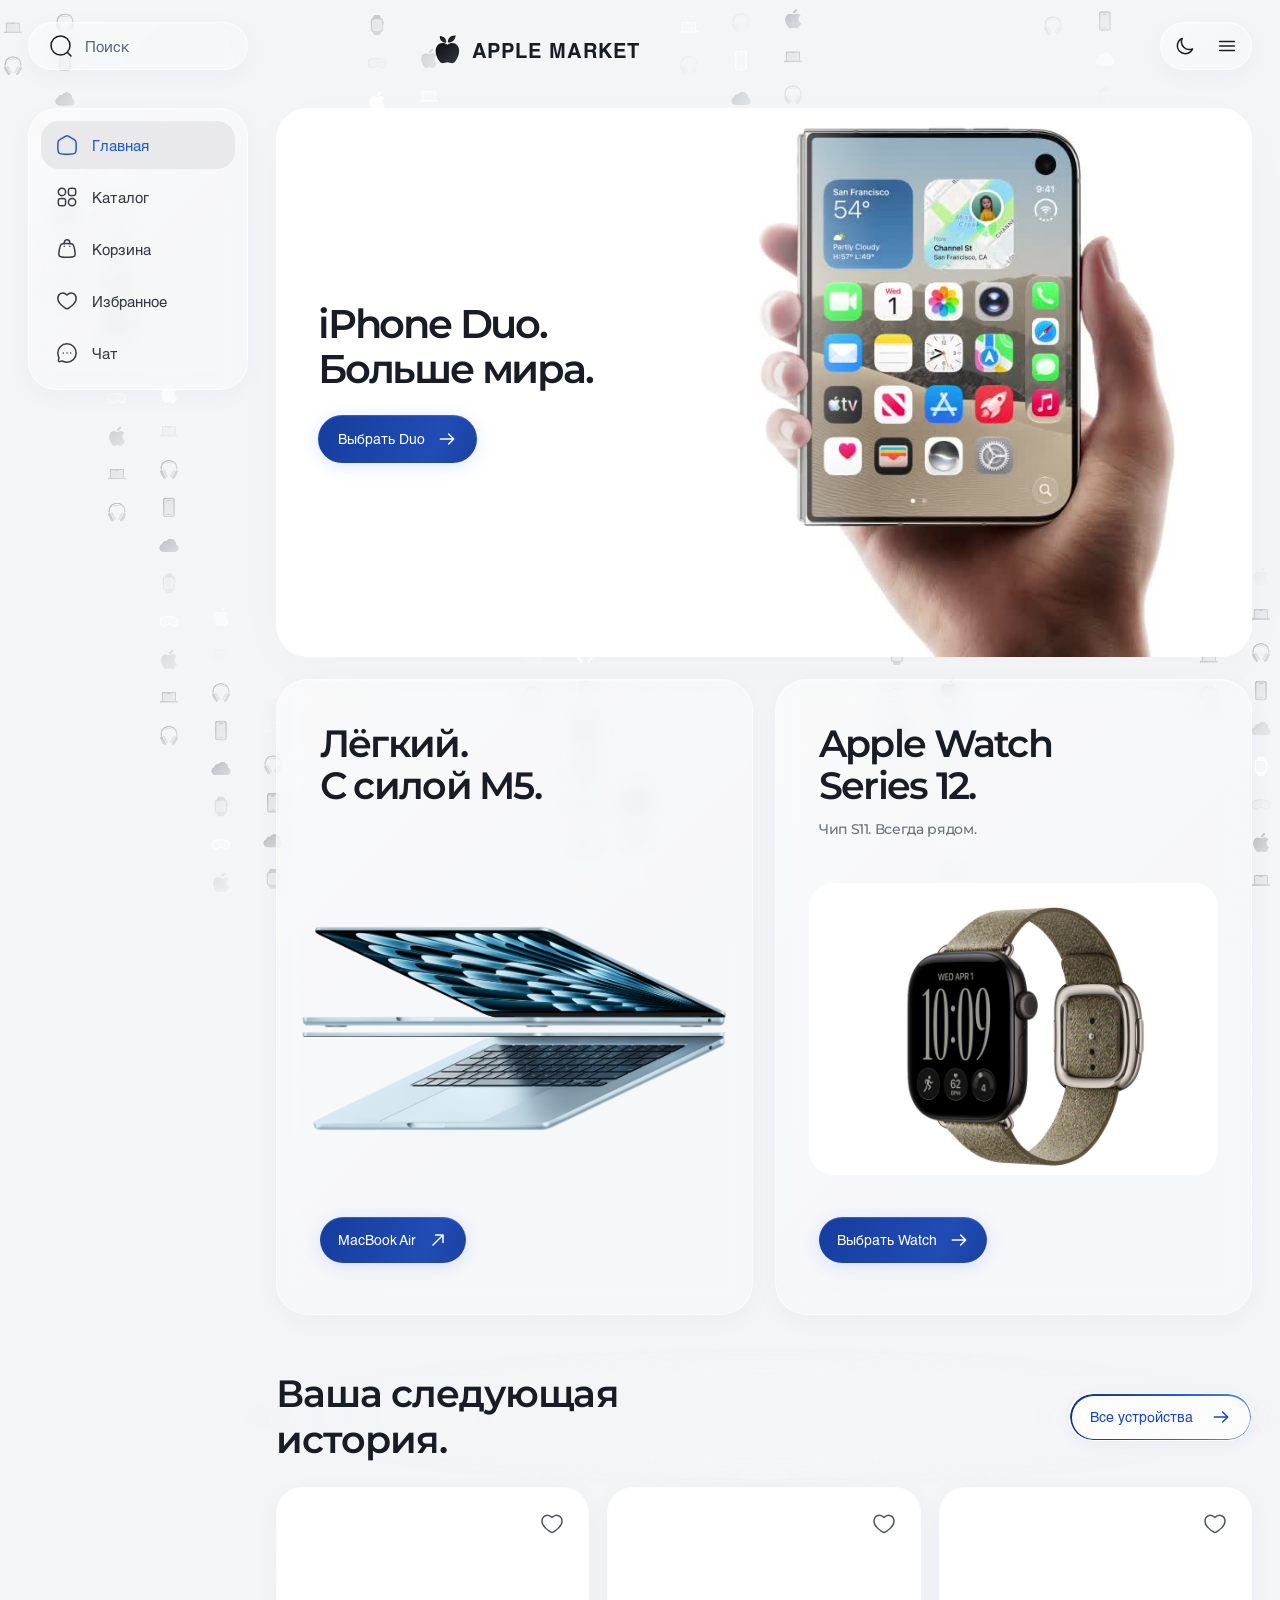
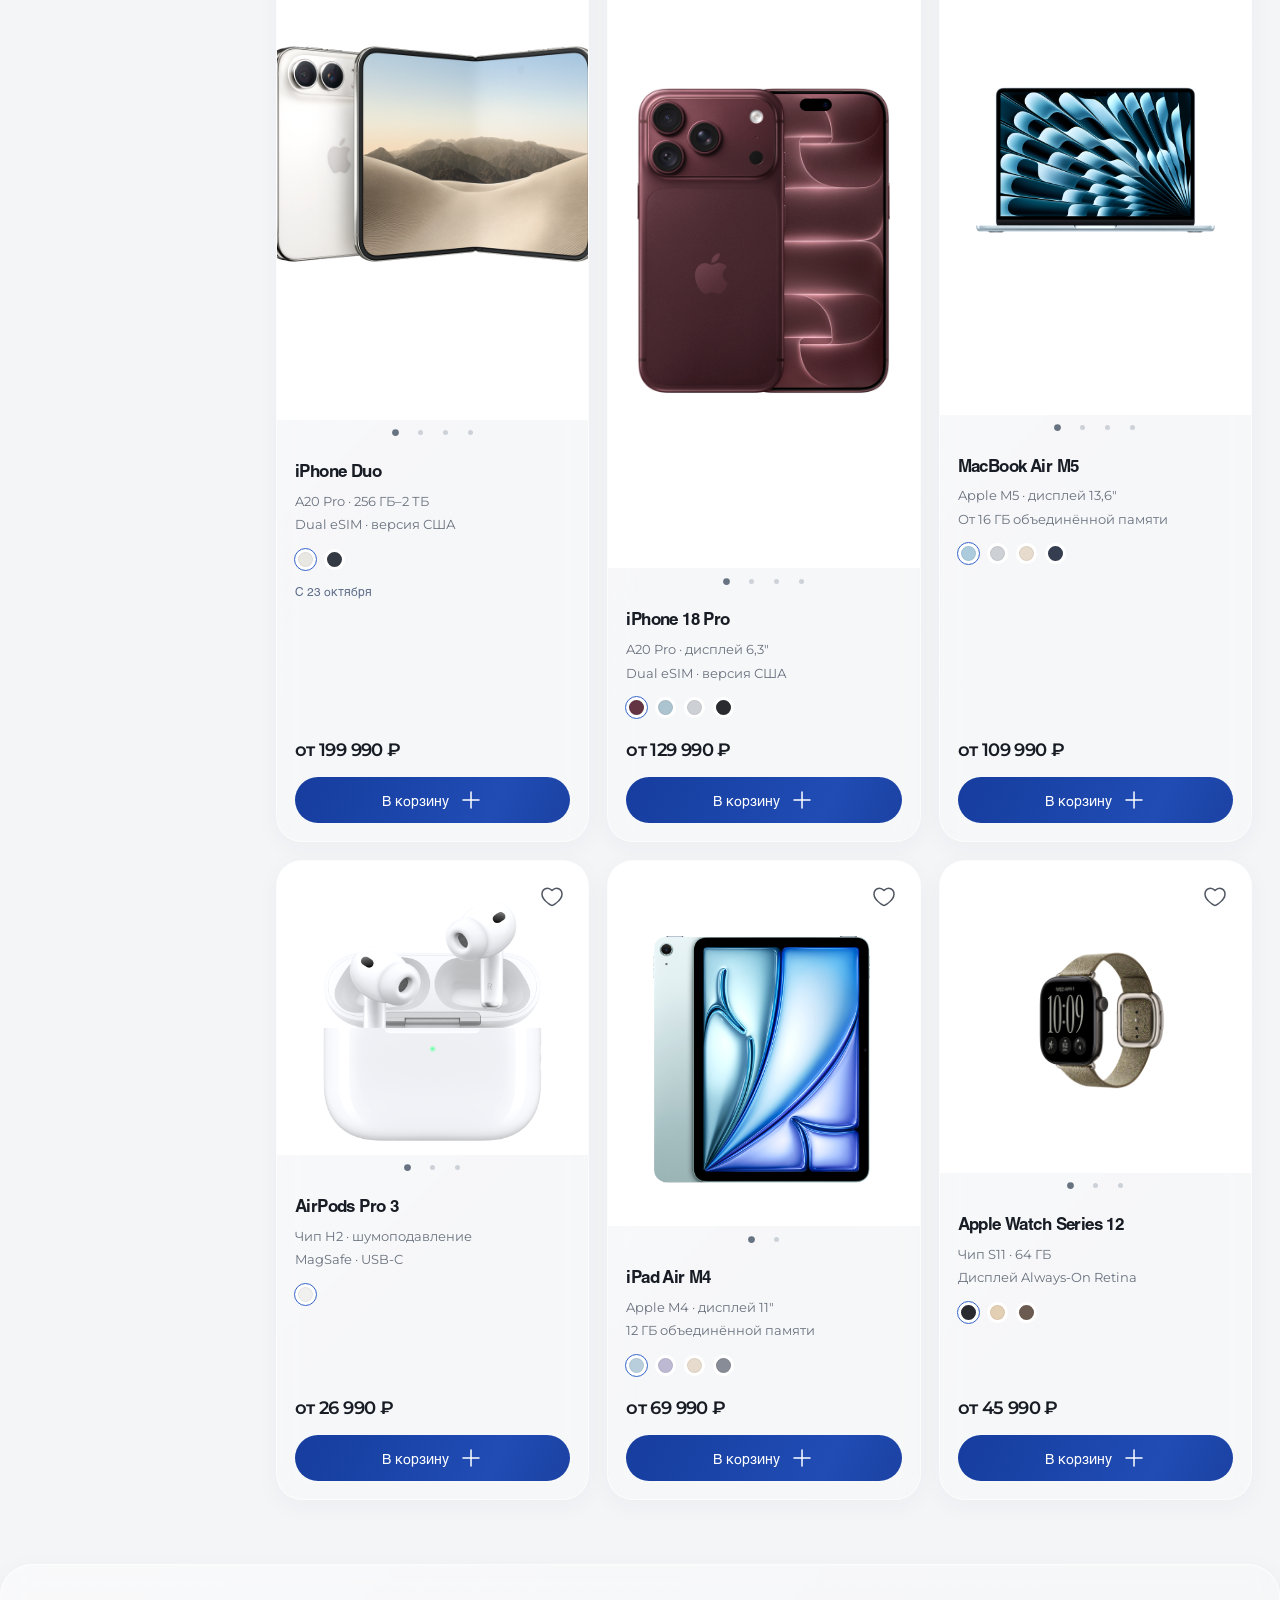
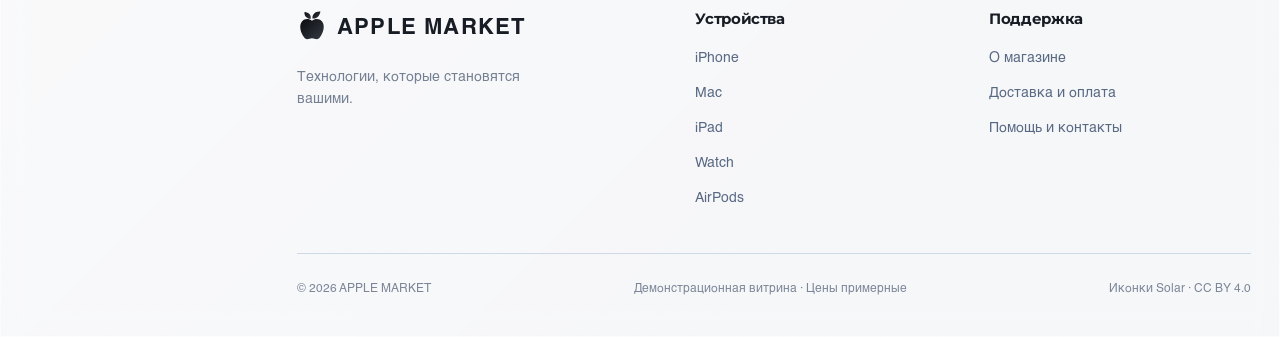
==== commit 72e965b1: "Add files via upload" ====
--- a/index.html
+++ b/index.html
@@ -1 +1 @@
-<!doctype html><html lang="ru"><head><meta charset="utf-8"><meta name="viewport" content="width=device-width,initial-scale=1"><meta name="description" content="APPLE MARKET — устройства Apple. Каталог iPhone, MacBook, iPad, AirPods и Apple Watch Series 12."><meta name="theme-color" content="#f7f8fc"><title>APPLE MARKET — техника Apple</title><link rel="icon" type="image/svg+xml" href="favicon.svg?v=apple-market-19"><script src="theme.js?v=apple-market-19"></script><link rel="preconnect" href="https://fonts.googleapis.com"><link rel="preconnect" href="https://fonts.gstatic.com" crossorigin><link href="https://fonts.googleapis.com/css2?family=Montserrat:wght@400;500;600;700&amp;display=swap" rel="stylesheet"><link rel="stylesheet" href="style.css?v=apple-market-19"><script defer src="solar.js?v=apple-market-19"></script><script defer src="products.js?v=apple-market-19"></script><script defer src="app.js?v=apple-market-19"></script></head><body data-page="home"><noscript>Для просмотра интерактивного каталога включите JavaScript.</noscript></body></html>+<!doctype html><html lang="ru"><head><meta charset="utf-8"><meta name="viewport" content="width=device-width,initial-scale=1"><meta name="description" content="APPLE MARKET — устройства Apple. Каталог iPhone, MacBook, iPad, AirPods и Apple Watch Series 12."><meta name="theme-color" content="#f7f8fc"><title>APPLE MARKET — техника Apple</title><link rel="icon" type="image/svg+xml" href="favicon.svg?v=apple-market-20"><script src="theme.js?v=apple-market-20"></script><link rel="preconnect" href="https://fonts.googleapis.com"><link rel="preconnect" href="https://fonts.gstatic.com" crossorigin><link href="https://fonts.googleapis.com/css2?family=Montserrat:wght@400;500;600;700&amp;display=swap" rel="stylesheet"><link rel="stylesheet" href="style.css?v=apple-market-20"><script defer src="solar.js?v=apple-market-20"></script><script defer src="products.js?v=apple-market-20"></script><script defer src="app.js?v=apple-market-20"></script></head><body data-page="home"><noscript>Для просмотра интерактивного каталога включите JavaScript.</noscript></body></html>
--- a/style.css
+++ b/style.css
@@ -280,3 +280,18 @@
 .watch-banner img{width:86%;left:7%;height:46%;bottom:22%;object-fit:cover;border-radius:24px;background:#fff}.card-details p{font-size:13px}@media(max-width:1199px){.cards .card-details p{font-size:12px}}
 
 @media(min-width:1024px){:root{--side:max(48px,calc((100vw - 1600px)/2 + 48px))}.header [data-open=search-dialog]{left:var(--side)}.header-actions{right:var(--side)}}@media(min-width:1024px) and (max-width:1423px){:root{--side:28px}}
+
+/* Navigation and search need a stable contrast layer over product photography. */
+html body .dock{background:linear-gradient(135deg,#ffffff55,transparent 65%),rgba(250,251,253,.84);border-color:#ffffffb3;backdrop-filter:blur(18px)!important;-webkit-backdrop-filter:blur(18px)!important}
+html[data-theme=dark] body .dock{background:linear-gradient(135deg,#ffffff08,transparent 65%),rgba(32,32,37,.88);border-color:#ffffff25}
+html body .dock-item{color:#353943}html[data-theme=dark] body .dock-item{color:#f0f1f4}html body .dock-item.active,html body .dock-item[aria-expanded=true]{color:#215acb}html[data-theme=dark] body .dock-item.active,html[data-theme=dark] body .dock-item[aria-expanded=true]{color:#8abaff}
+html body .search-dialog{background:linear-gradient(135deg,#ffffff30,transparent 65%),rgba(245,247,251,.88);backdrop-filter:blur(18px)!important;-webkit-backdrop-filter:blur(18px)!important}
+html[data-theme=dark] body .search-dialog{background:linear-gradient(135deg,#ffffff08,transparent 65%),rgba(25,27,33,.86);color:#f6f7fa}
+html[data-theme=dark] body .search-dialog .search-input{background:rgba(255,255,255,.08);color:#fff;border-color:#ffffff26}.search-dialog .search-input::placeholder{color:#646a77;opacity:1}html[data-theme=dark] .search-dialog .search-input::placeholder{color:#b9bfcd;opacity:1}html[data-theme=dark] .search-dialog .search-result{color:#f6f7fa}html[data-theme=dark] .search-dialog .search-result small{color:#c5cada}
+html body .catalog-toolbar .sort-trigger{border-radius:999px}
+.category-indicator{transition:transform .38s cubic-bezier(.22,1,.36,1),width .3s,height .3s}
+html body .product-buy{width:100%;min-height:50px;flex-shrink:0}.product-buy button{height:50px;min-width:56px}.product-buy .buy-initial{font-size:15px}.product-buy>span{flex:1;text-align:center;font-size:19px}
+html body .product-layout{width:100%;max-width:none;min-width:0;grid-template-columns:repeat(2,minmax(0,1fr));gap:24px;align-items:stretch}.product-layout>*{min-width:0}.product-gallery{position:relative;top:0;align-self:start}.product-copy{align-self:stretch}
+html body .specs{width:100%;max-width:none;margin:28px 0 0;box-sizing:border-box}.spec-row>*{min-width:0;overflow-wrap:anywhere}
+@media(max-width:1023px){html body .product-layout{grid-template-columns:minmax(0,1fr);gap:20px}.product-gallery{width:100%}.product-photo{width:100%;max-height:none}.product-copy{width:100%}}@media(max-width:760px){html body .specs{margin-top:22px}}
+@media(prefers-reduced-motion:reduce){.category-indicator{transition:none}}
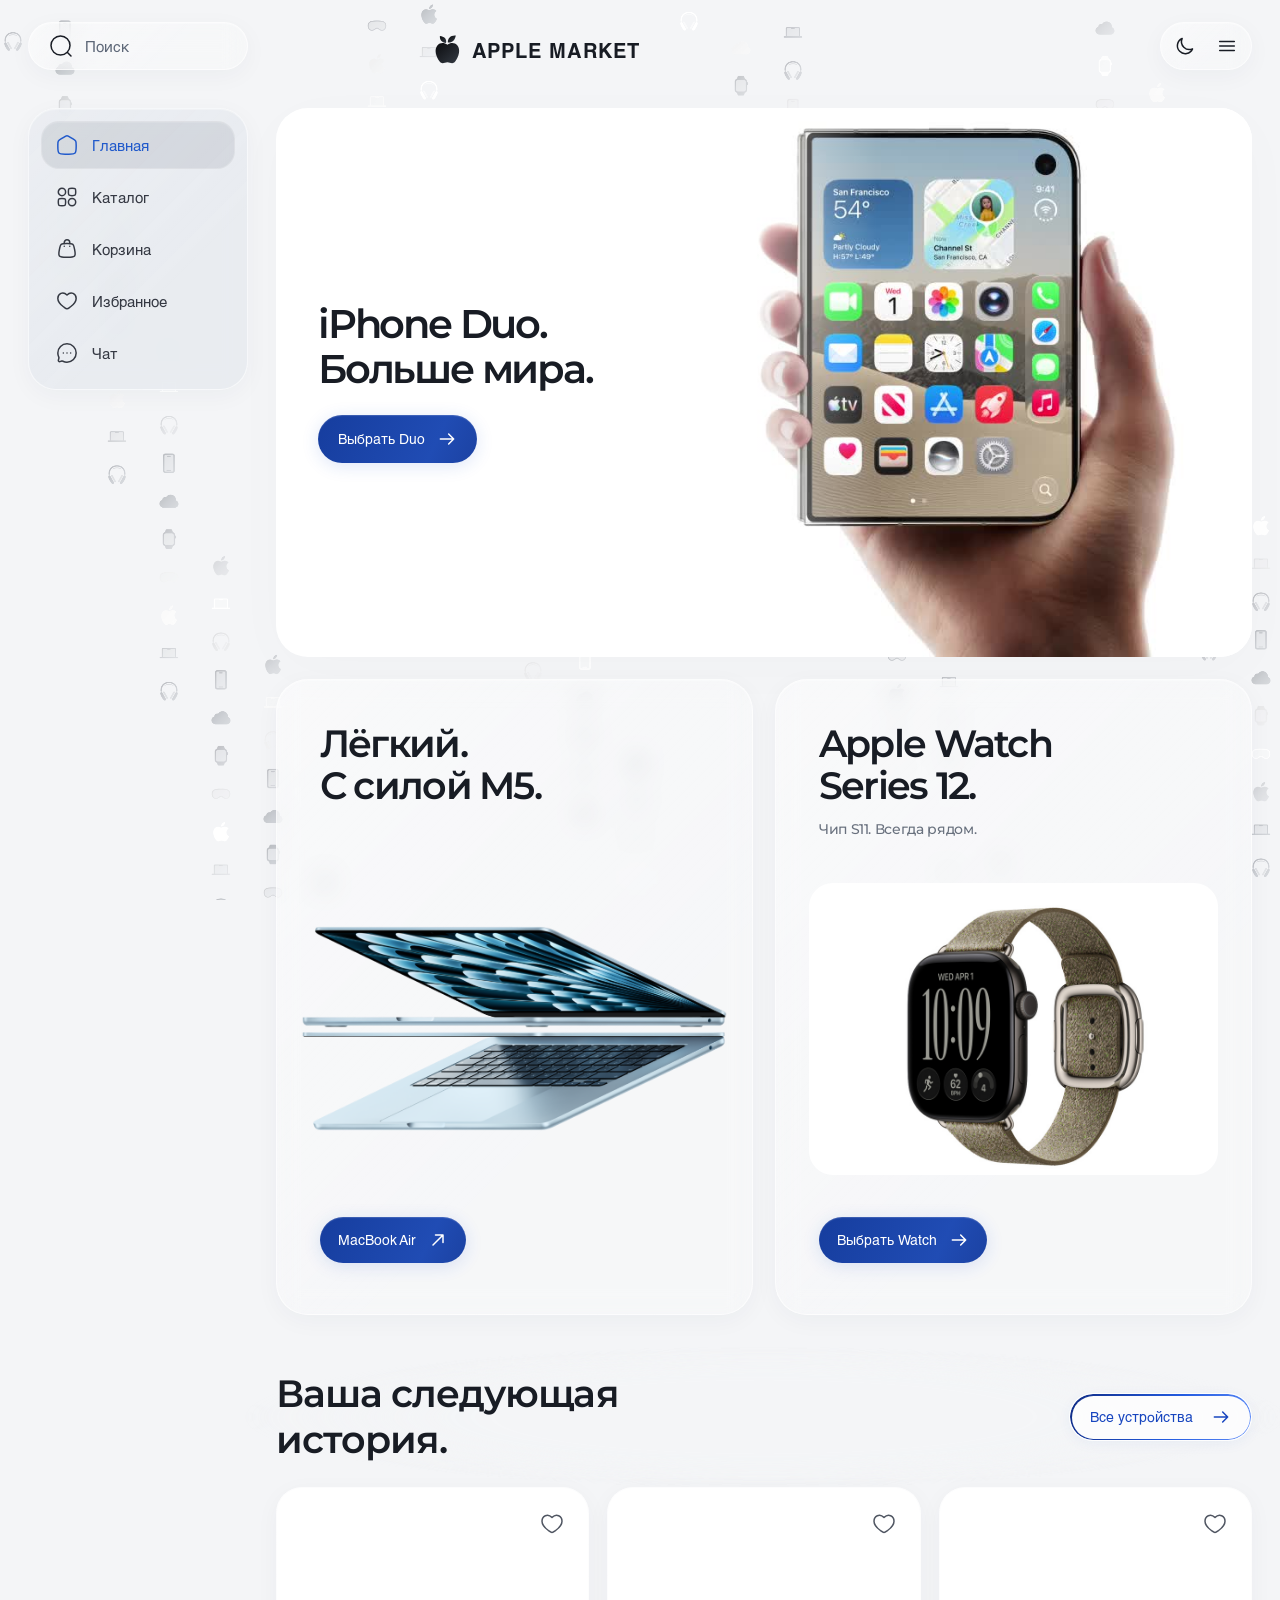
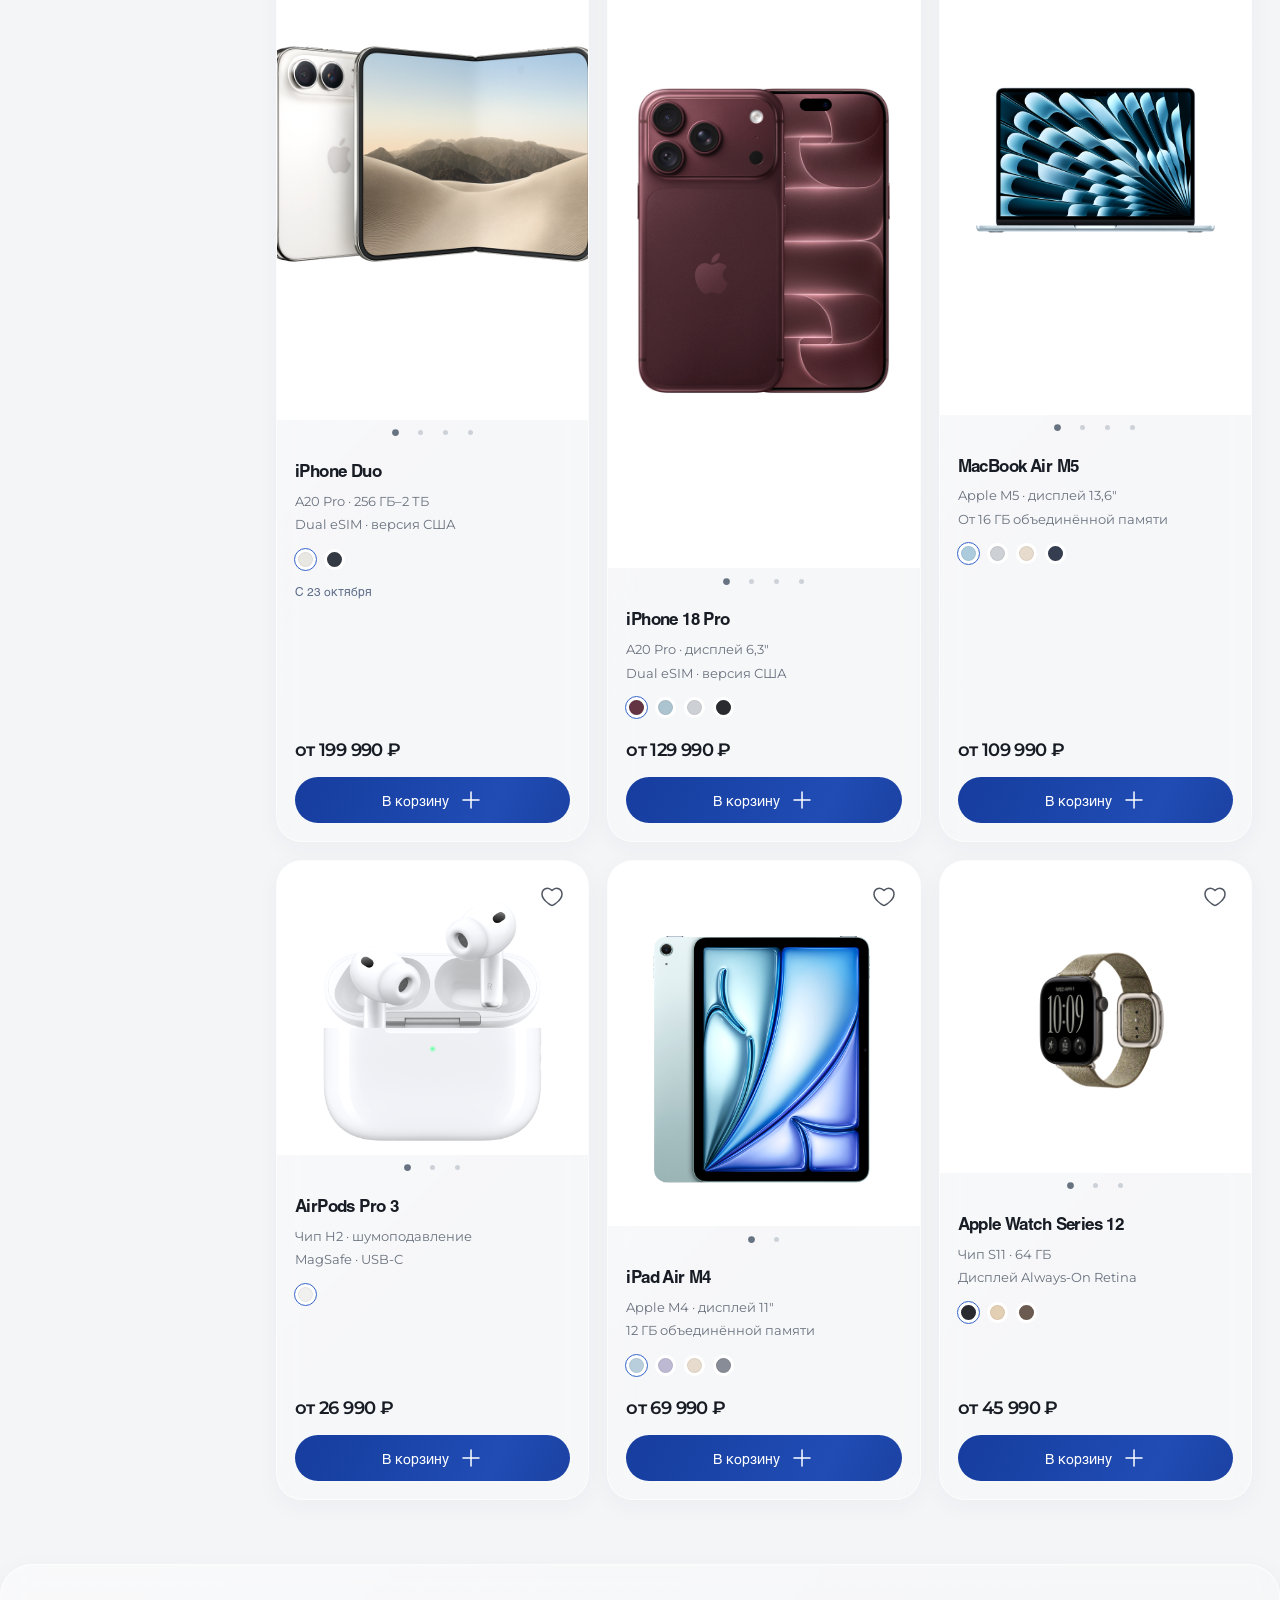
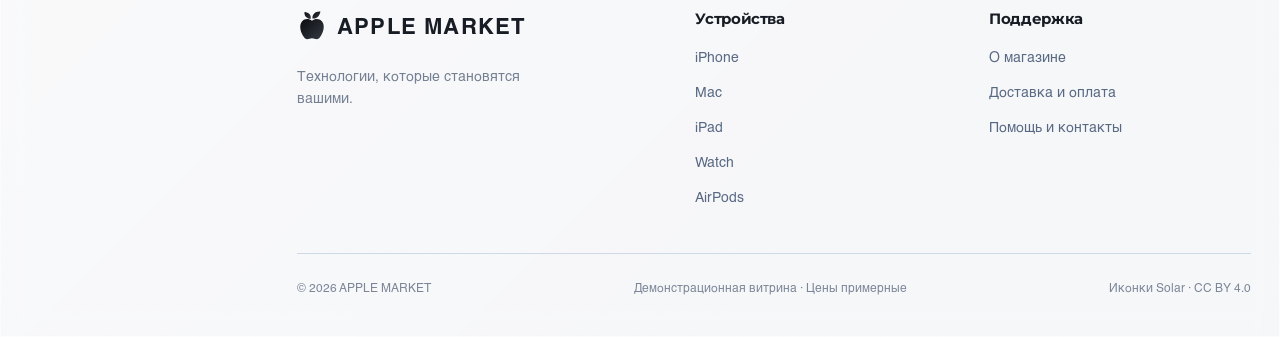
==== commit 00279ccc: "Add files via upload" ====
--- a/index.html
+++ b/index.html
@@ -1 +1 @@
-<!doctype html><html lang="ru"><head><meta charset="utf-8"><meta name="viewport" content="width=device-width,initial-scale=1"><meta name="description" content="APPLE MARKET — устройства Apple. Каталог iPhone, MacBook, iPad, AirPods и Apple Watch Series 12."><meta name="theme-color" content="#f7f8fc"><title>APPLE MARKET — техника Apple</title><link rel="icon" type="image/svg+xml" href="favicon.svg?v=apple-market-20"><script src="theme.js?v=apple-market-20"></script><link rel="preconnect" href="https://fonts.googleapis.com"><link rel="preconnect" href="https://fonts.gstatic.com" crossorigin><link href="https://fonts.googleapis.com/css2?family=Montserrat:wght@400;500;600;700&amp;display=swap" rel="stylesheet"><link rel="stylesheet" href="style.css?v=apple-market-20"><script defer src="solar.js?v=apple-market-20"></script><script defer src="products.js?v=apple-market-20"></script><script defer src="app.js?v=apple-market-20"></script></head><body data-page="home"><noscript>Для просмотра интерактивного каталога включите JavaScript.</noscript></body></html>+<!doctype html><html lang="ru"><head><meta charset="utf-8"><meta name="viewport" content="width=device-width,initial-scale=1"><meta name="description" content="APPLE MARKET — устройства Apple. Каталог iPhone, MacBook, iPad, AirPods и Apple Watch Series 12."><meta name="theme-color" content="#f7f8fc"><title>APPLE MARKET — техника Apple</title><link rel="icon" type="image/svg+xml" href="favicon.svg?v=apple-market-21"><script src="theme.js?v=apple-market-21"></script><link rel="preconnect" href="https://fonts.googleapis.com"><link rel="preconnect" href="https://fonts.gstatic.com" crossorigin><link href="https://fonts.googleapis.com/css2?family=Montserrat:wght@400;500;600;700&amp;display=swap" rel="stylesheet"><link rel="stylesheet" href="style.css?v=apple-market-21"><script defer src="solar.js?v=apple-market-21"></script><script defer src="products.js?v=apple-market-21"></script><script defer src="app.js?v=apple-market-21"></script></head><body data-page="home"><noscript>Для просмотра интерактивного каталога включите JavaScript.</noscript></body></html>
--- a/style.css
+++ b/style.css
@@ -282,11 +282,13 @@
 @media(min-width:1024px){:root{--side:max(48px,calc((100vw - 1600px)/2 + 48px))}.header [data-open=search-dialog]{left:var(--side)}.header-actions{right:var(--side)}}@media(min-width:1024px) and (max-width:1423px){:root{--side:28px}}
 
 /* Navigation and search need a stable contrast layer over product photography. */
-html body .dock{background:linear-gradient(135deg,#ffffff55,transparent 65%),rgba(250,251,253,.84);border-color:#ffffffb3;backdrop-filter:blur(18px)!important;-webkit-backdrop-filter:blur(18px)!important}
-html[data-theme=dark] body .dock{background:linear-gradient(135deg,#ffffff08,transparent 65%),rgba(32,32,37,.88);border-color:#ffffff25}
+html body nav.dock{background:linear-gradient(135deg,#ffffff18,transparent 65%),rgba(230,233,239,.78)!important;border-color:#ffffff80;backdrop-filter:blur(18px)!important;-webkit-backdrop-filter:blur(18px)!important}
+html[data-theme=dark] body nav.dock{background:linear-gradient(135deg,#ffffff08,transparent 65%),rgba(32,34,40,.68)!important;border-color:#ffffff30}
+html body nav.dock .dock-indicator{background:rgba(70,75,90,.12);border:1px solid rgba(255,255,255,.18);box-shadow:inset 0 1px 0 rgba(255,255,255,.10)}
+html[data-theme=dark] body nav.dock .dock-indicator{background:rgba(210,220,240,.13);border-color:rgba(255,255,255,.10)}
 html body .dock-item{color:#353943}html[data-theme=dark] body .dock-item{color:#f0f1f4}html body .dock-item.active,html body .dock-item[aria-expanded=true]{color:#215acb}html[data-theme=dark] body .dock-item.active,html[data-theme=dark] body .dock-item[aria-expanded=true]{color:#8abaff}
-html body .search-dialog{background:linear-gradient(135deg,#ffffff30,transparent 65%),rgba(245,247,251,.88);backdrop-filter:blur(18px)!important;-webkit-backdrop-filter:blur(18px)!important}
-html[data-theme=dark] body .search-dialog{background:linear-gradient(135deg,#ffffff08,transparent 65%),rgba(25,27,33,.86);color:#f6f7fa}
+html body dialog.search-dialog{background:linear-gradient(135deg,#ffffff20,transparent 65%),rgba(245,247,251,.78)!important;backdrop-filter:blur(18px)!important;-webkit-backdrop-filter:blur(18px)!important}
+html[data-theme=dark] body dialog.search-dialog{background:linear-gradient(135deg,#ffffff0c,transparent 65%),rgba(32,35,43,.62)!important;color:#f6f7fa}
 html[data-theme=dark] body .search-dialog .search-input{background:rgba(255,255,255,.08);color:#fff;border-color:#ffffff26}.search-dialog .search-input::placeholder{color:#646a77;opacity:1}html[data-theme=dark] .search-dialog .search-input::placeholder{color:#b9bfcd;opacity:1}html[data-theme=dark] .search-dialog .search-result{color:#f6f7fa}html[data-theme=dark] .search-dialog .search-result small{color:#c5cada}
 html body .catalog-toolbar .sort-trigger{border-radius:999px}
 .category-indicator{transition:transform .38s cubic-bezier(.22,1,.36,1),width .3s,height .3s}
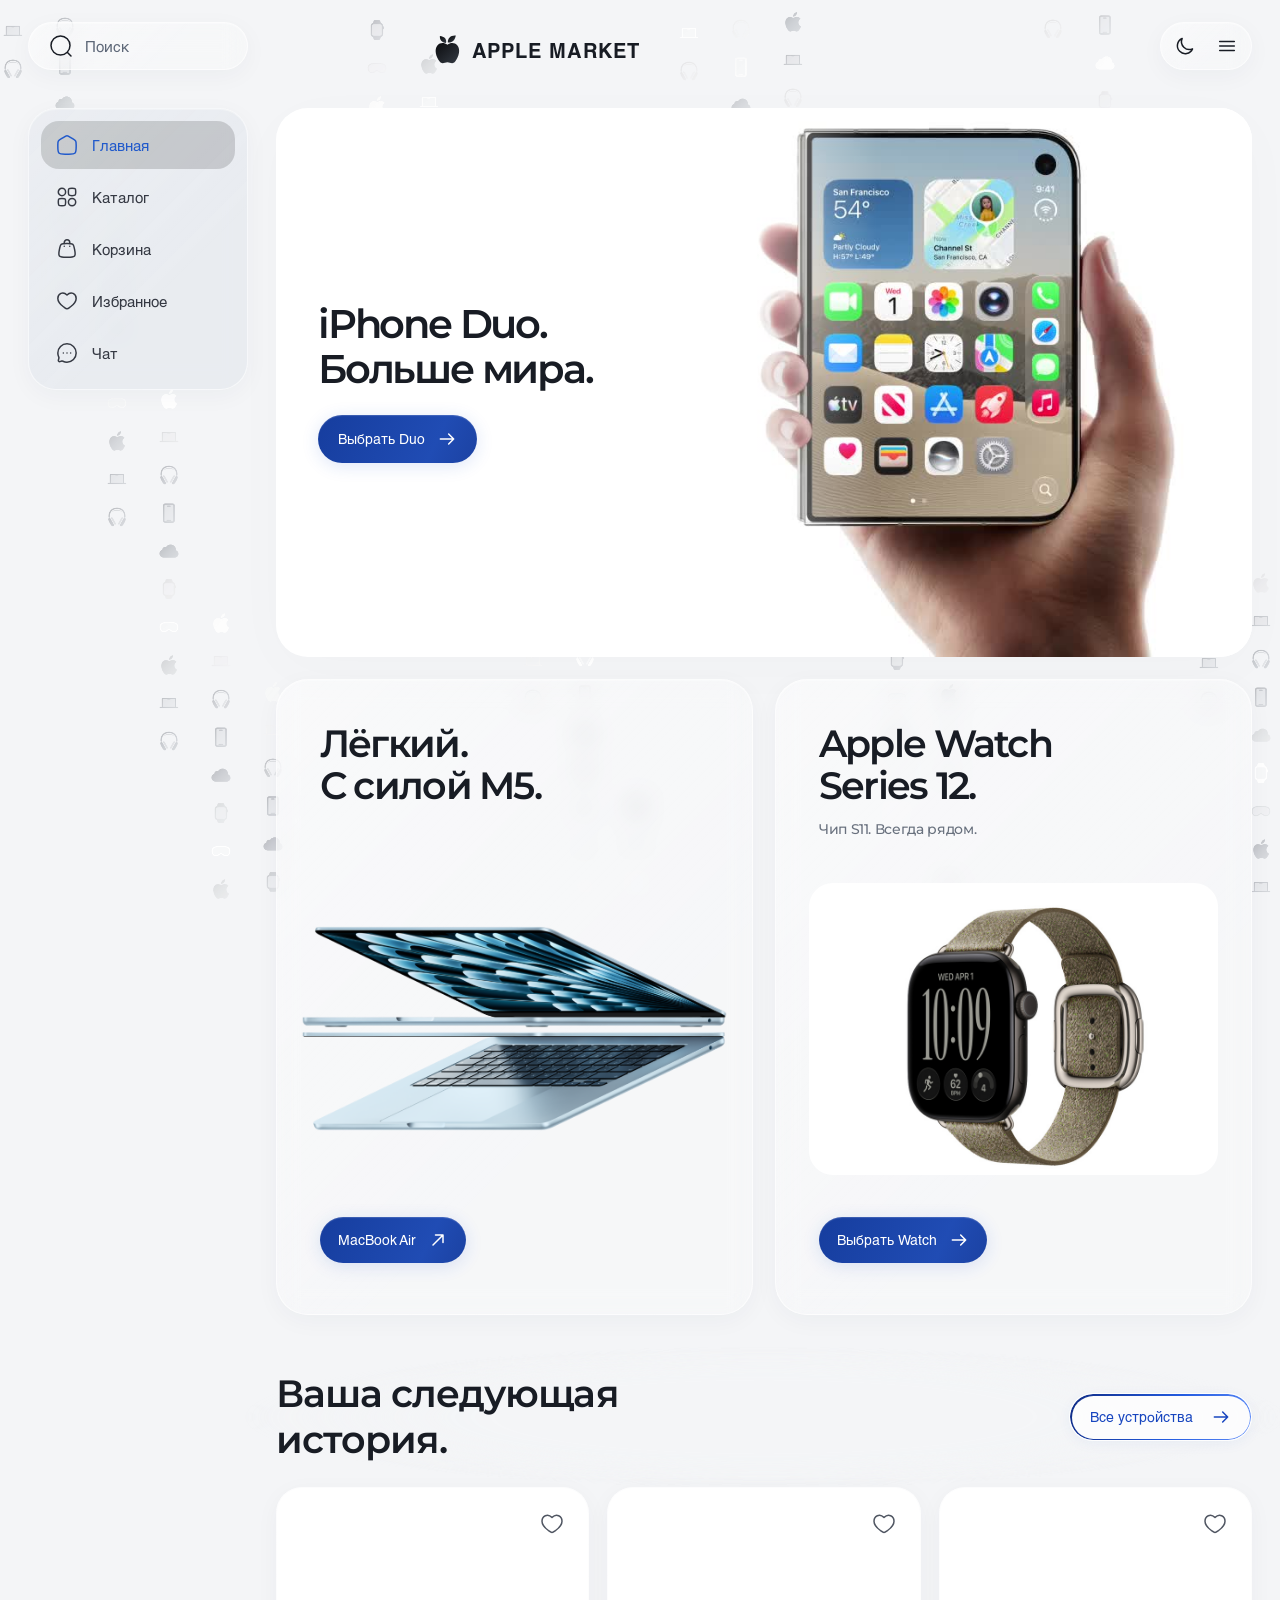
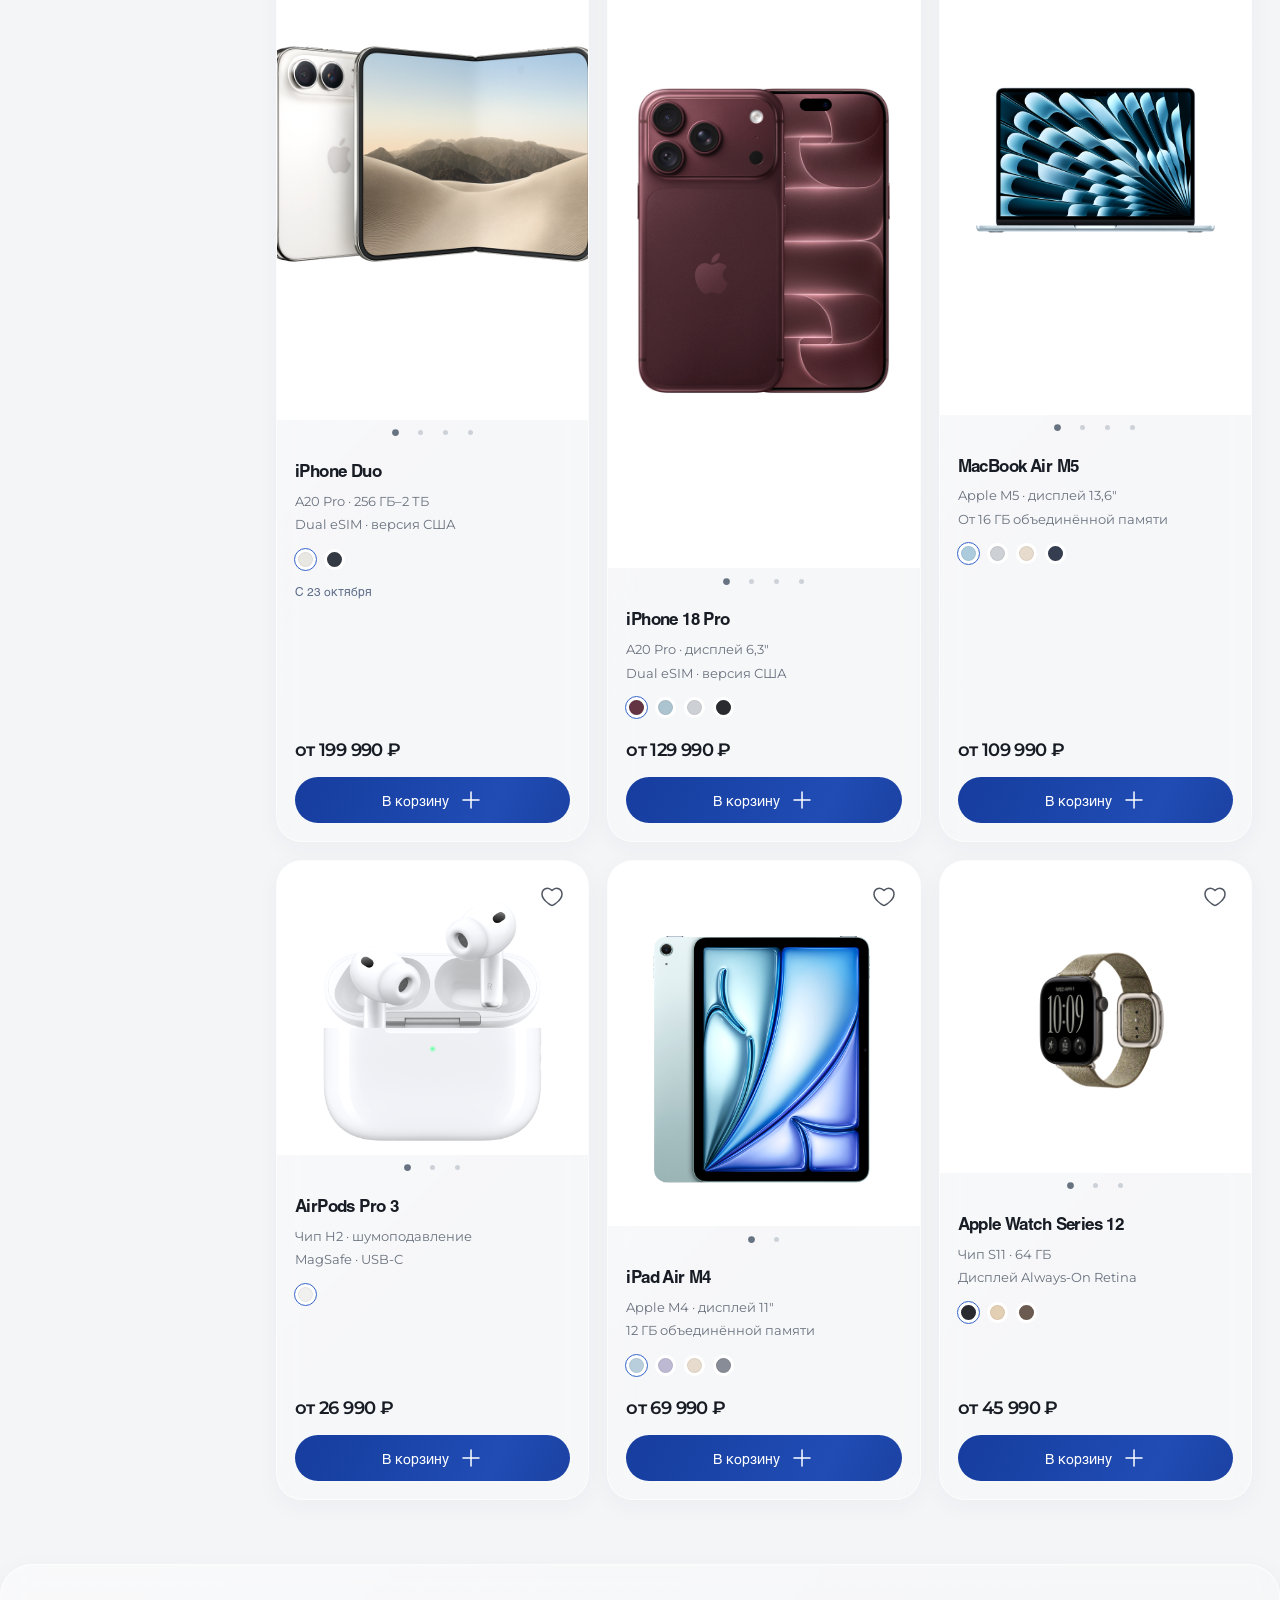
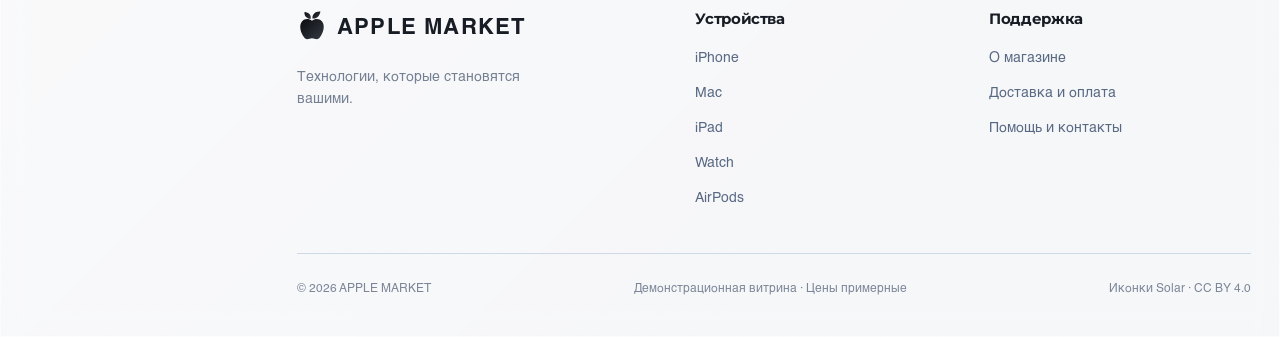
==== commit 04905807: "Add files via upload" ====
--- a/index.html
+++ b/index.html
@@ -1 +1 @@
-<!doctype html><html lang="ru"><head><meta charset="utf-8"><meta name="viewport" content="width=device-width,initial-scale=1"><meta name="description" content="APPLE MARKET — устройства Apple. Каталог iPhone, MacBook, iPad, AirPods и Apple Watch Series 12."><meta name="theme-color" content="#f7f8fc"><title>APPLE MARKET — техника Apple</title><link rel="icon" type="image/svg+xml" href="favicon.svg?v=apple-market-21"><script src="theme.js?v=apple-market-21"></script><link rel="preconnect" href="https://fonts.googleapis.com"><link rel="preconnect" href="https://fonts.gstatic.com" crossorigin><link href="https://fonts.googleapis.com/css2?family=Montserrat:wght@400;500;600;700&amp;display=swap" rel="stylesheet"><link rel="stylesheet" href="style.css?v=apple-market-21"><script defer src="solar.js?v=apple-market-21"></script><script defer src="products.js?v=apple-market-21"></script><script defer src="app.js?v=apple-market-21"></script></head><body data-page="home"><noscript>Для просмотра интерактивного каталога включите JavaScript.</noscript></body></html>+<!doctype html><html lang="ru"><head><meta charset="utf-8"><meta name="viewport" content="width=device-width,initial-scale=1"><meta name="description" content="APPLE MARKET — устройства Apple. Каталог iPhone, MacBook, iPad, AirPods и Apple Watch Series 12."><meta name="theme-color" content="#f7f8fc"><title>APPLE MARKET — техника Apple</title><link rel="icon" type="image/svg+xml" href="favicon.svg?v=apple-market-22"><script src="theme.js?v=apple-market-22"></script><link rel="preconnect" href="https://fonts.googleapis.com"><link rel="preconnect" href="https://fonts.gstatic.com" crossorigin><link href="https://fonts.googleapis.com/css2?family=Montserrat:wght@400;500;600;700&amp;display=swap" rel="stylesheet"><link rel="stylesheet" href="style.css?v=apple-market-22"><script defer src="solar.js?v=apple-market-22"></script><script defer src="products.js?v=apple-market-22"></script><script defer src="app.js?v=apple-market-22"></script></head><body data-page="home"><noscript>Для просмотра интерактивного каталога включите JavaScript.</noscript></body></html>
--- a/style.css
+++ b/style.css
@@ -284,8 +284,13 @@
 /* Navigation and search need a stable contrast layer over product photography. */
 html body nav.dock{background:linear-gradient(135deg,#ffffff18,transparent 65%),rgba(230,233,239,.78)!important;border-color:#ffffff80;backdrop-filter:blur(18px)!important;-webkit-backdrop-filter:blur(18px)!important}
 html[data-theme=dark] body nav.dock{background:linear-gradient(135deg,#ffffff08,transparent 65%),rgba(32,34,40,.68)!important;border-color:#ffffff30}
-html body nav.dock .dock-indicator{background:rgba(70,75,90,.12);border:1px solid rgba(255,255,255,.18);box-shadow:inset 0 1px 0 rgba(255,255,255,.10)}
-html[data-theme=dark] body nav.dock .dock-indicator{background:rgba(210,220,240,.13);border-color:rgba(255,255,255,.10)}
+/* Flat, neutral translucent selection in the desktop and mobile navigation. */
+:root{--nav-selection:rgba(0,0,0,.15);--nav-hover:rgba(0,0,0,.10)}
+:root[data-theme=dark]{--nav-selection:rgba(0,0,0,.30);--nav-hover:rgba(0,0,0,.22)}
+html body nav.dock .dock-indicator{background:var(--nav-selection);border:0;box-shadow:none}
+html body nav.dock .dock-item:hover{background:var(--nav-hover);box-shadow:none}
+html body .menu-dialog nav a:hover{background:var(--nav-hover);box-shadow:none}
+html body .menu-dialog nav a:is(.active,[aria-current=page]){background:var(--nav-selection);box-shadow:none}
 html body .dock-item{color:#353943}html[data-theme=dark] body .dock-item{color:#f0f1f4}html body .dock-item.active,html body .dock-item[aria-expanded=true]{color:#215acb}html[data-theme=dark] body .dock-item.active,html[data-theme=dark] body .dock-item[aria-expanded=true]{color:#8abaff}
 html body dialog.search-dialog{background:linear-gradient(135deg,#ffffff20,transparent 65%),rgba(245,247,251,.78)!important;backdrop-filter:blur(18px)!important;-webkit-backdrop-filter:blur(18px)!important}
 html[data-theme=dark] body dialog.search-dialog{background:linear-gradient(135deg,#ffffff0c,transparent 65%),rgba(32,35,43,.62)!important;color:#f6f7fa}
